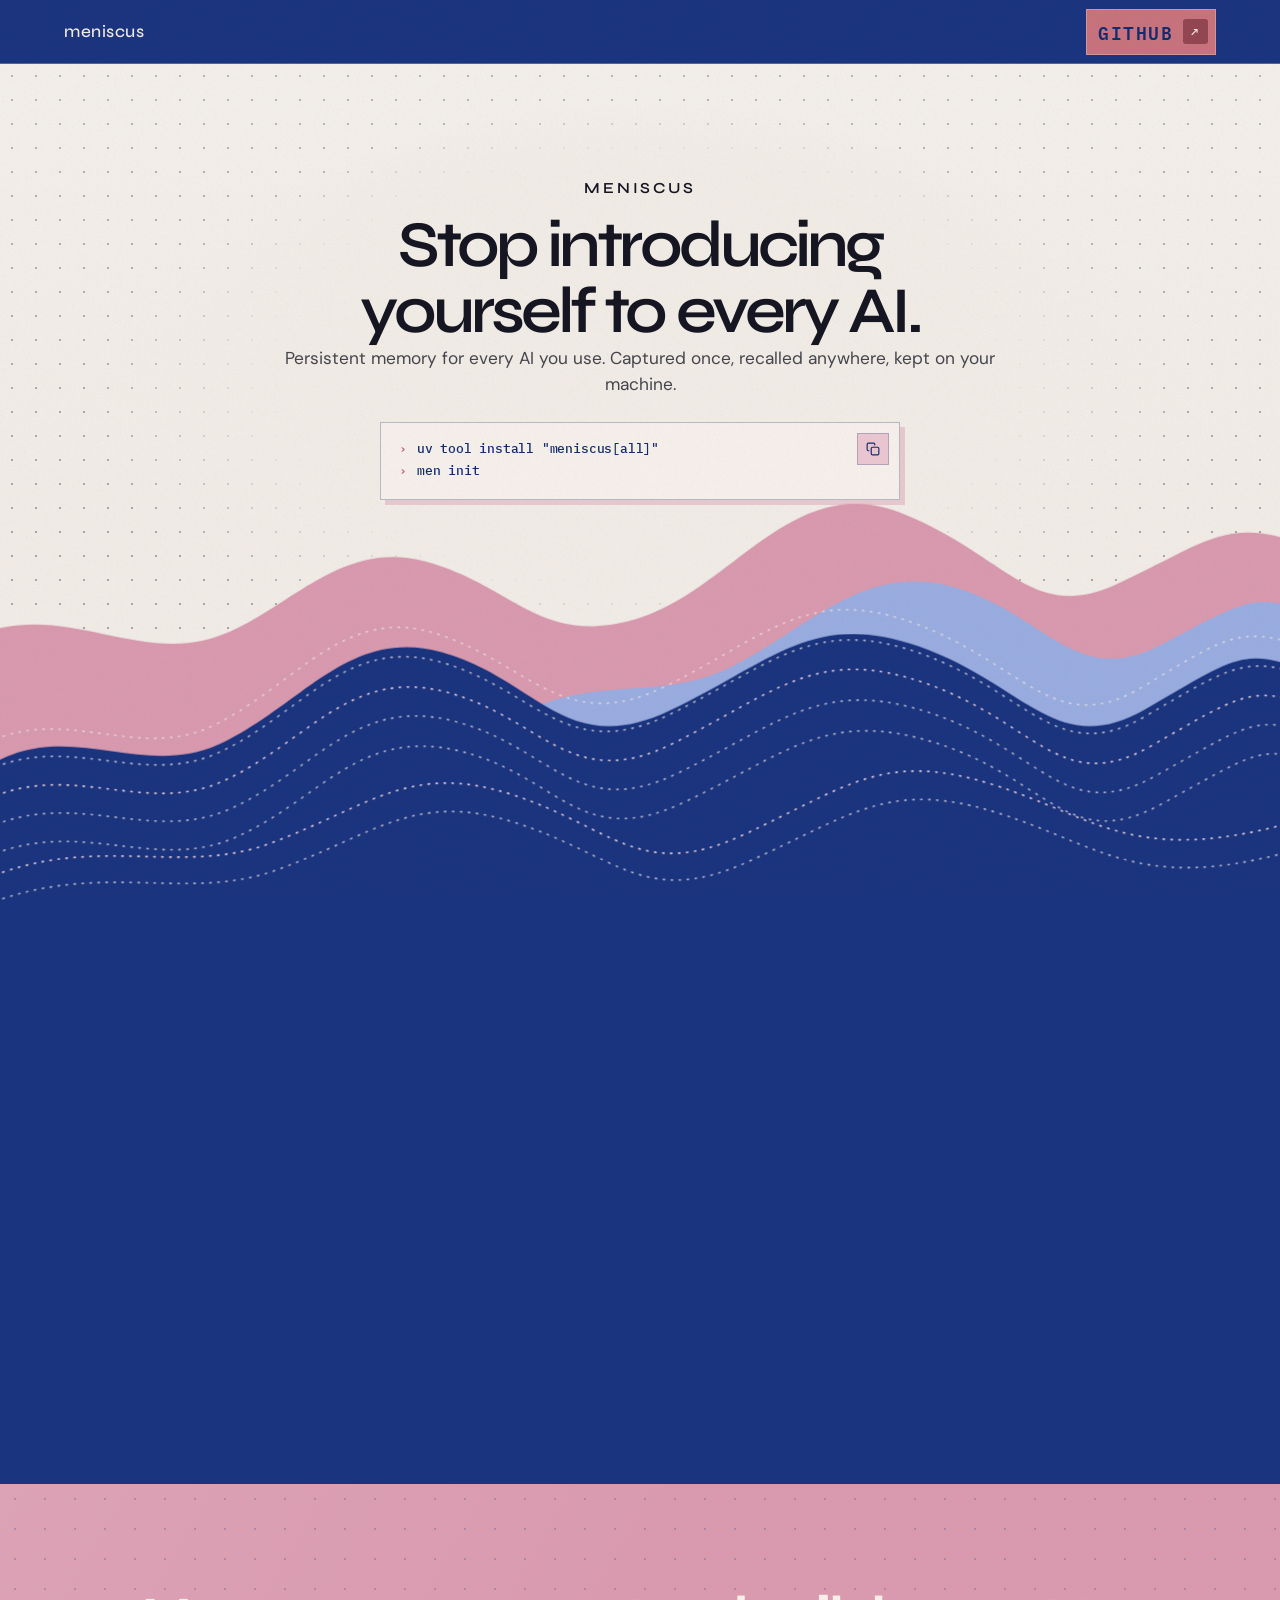
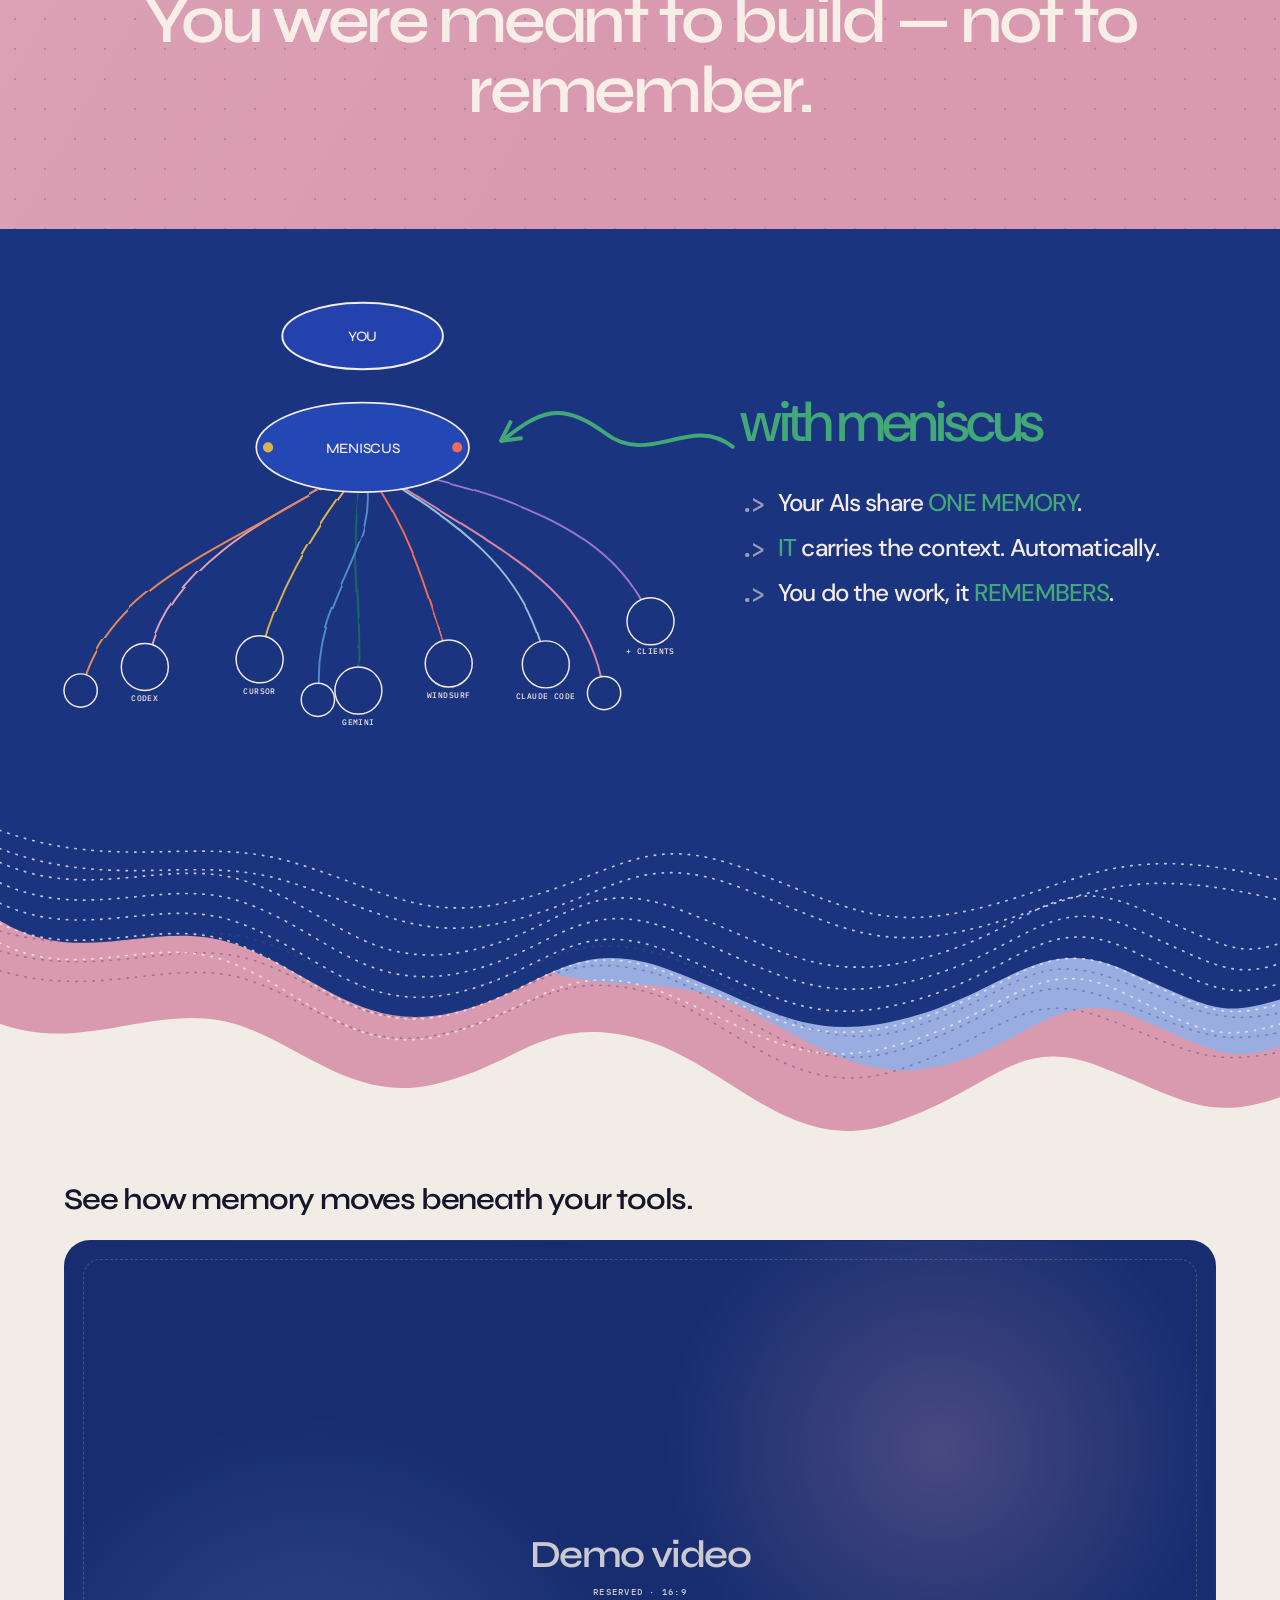
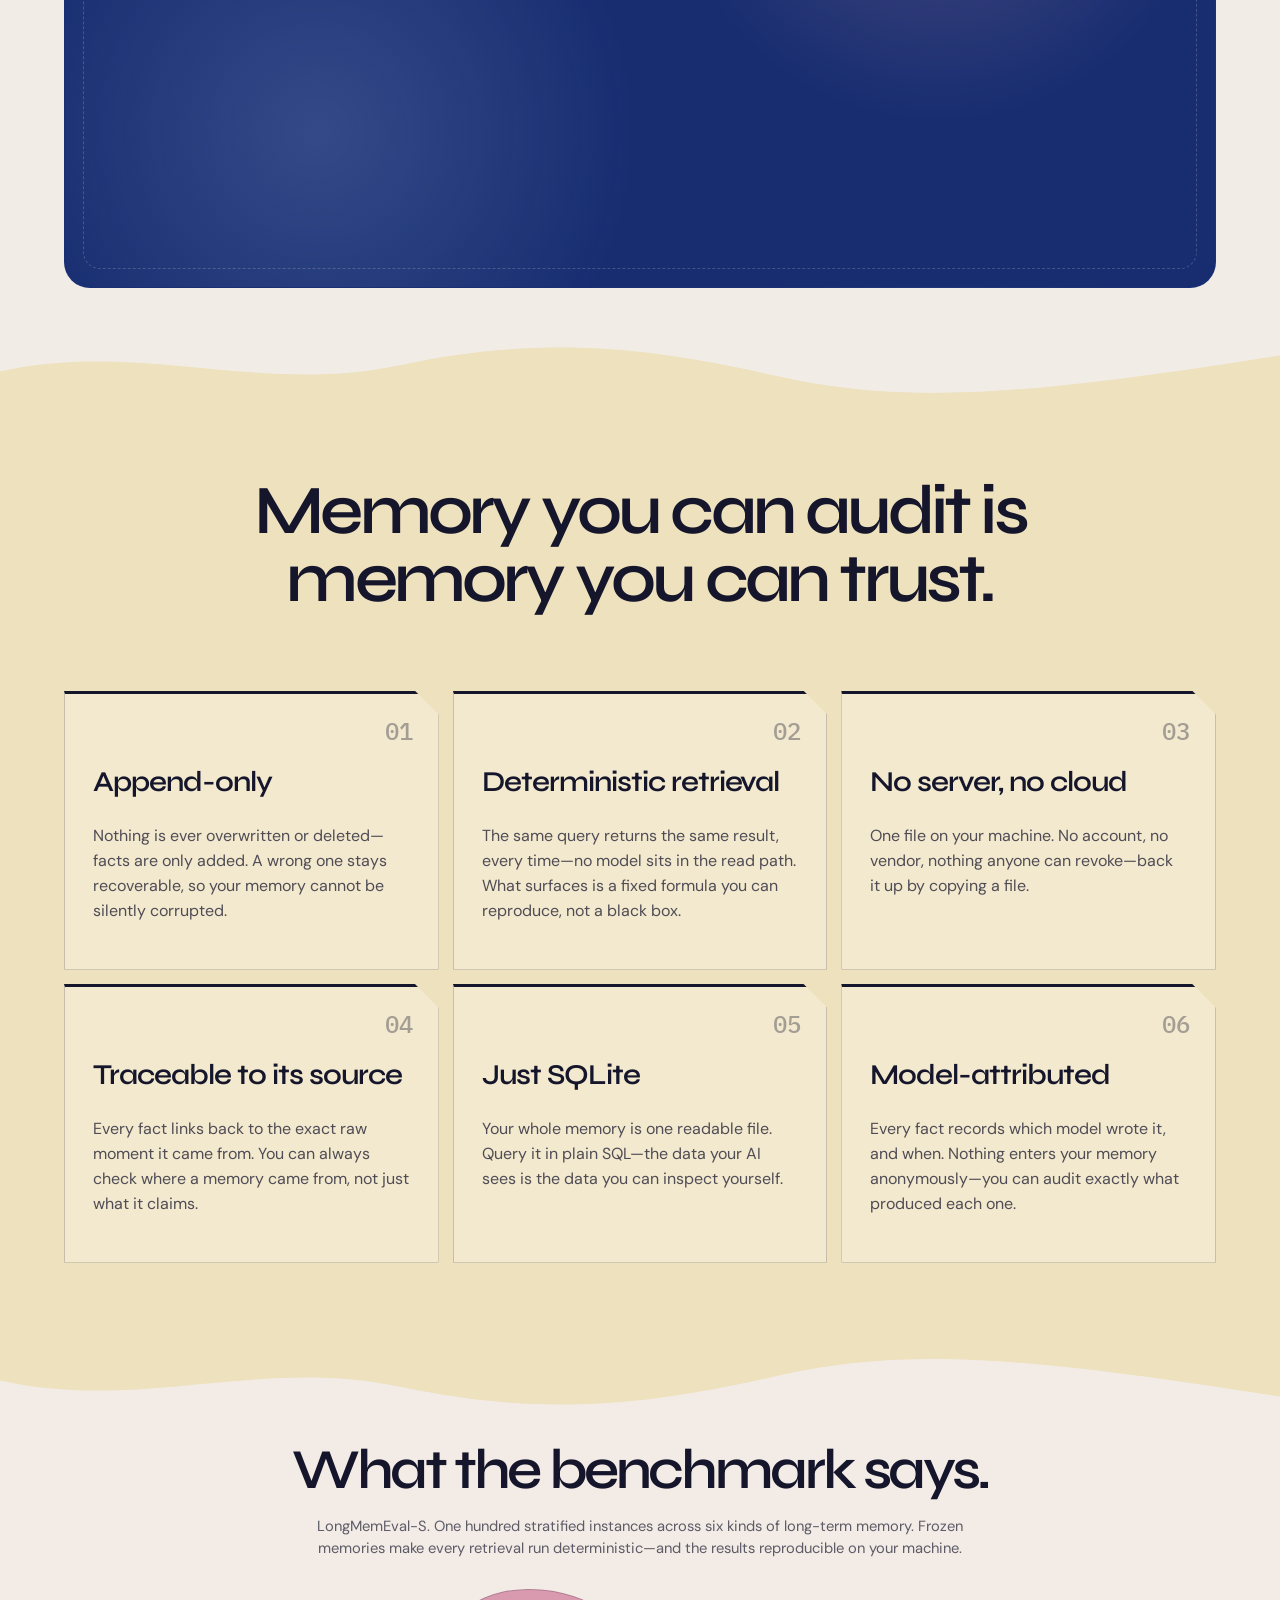
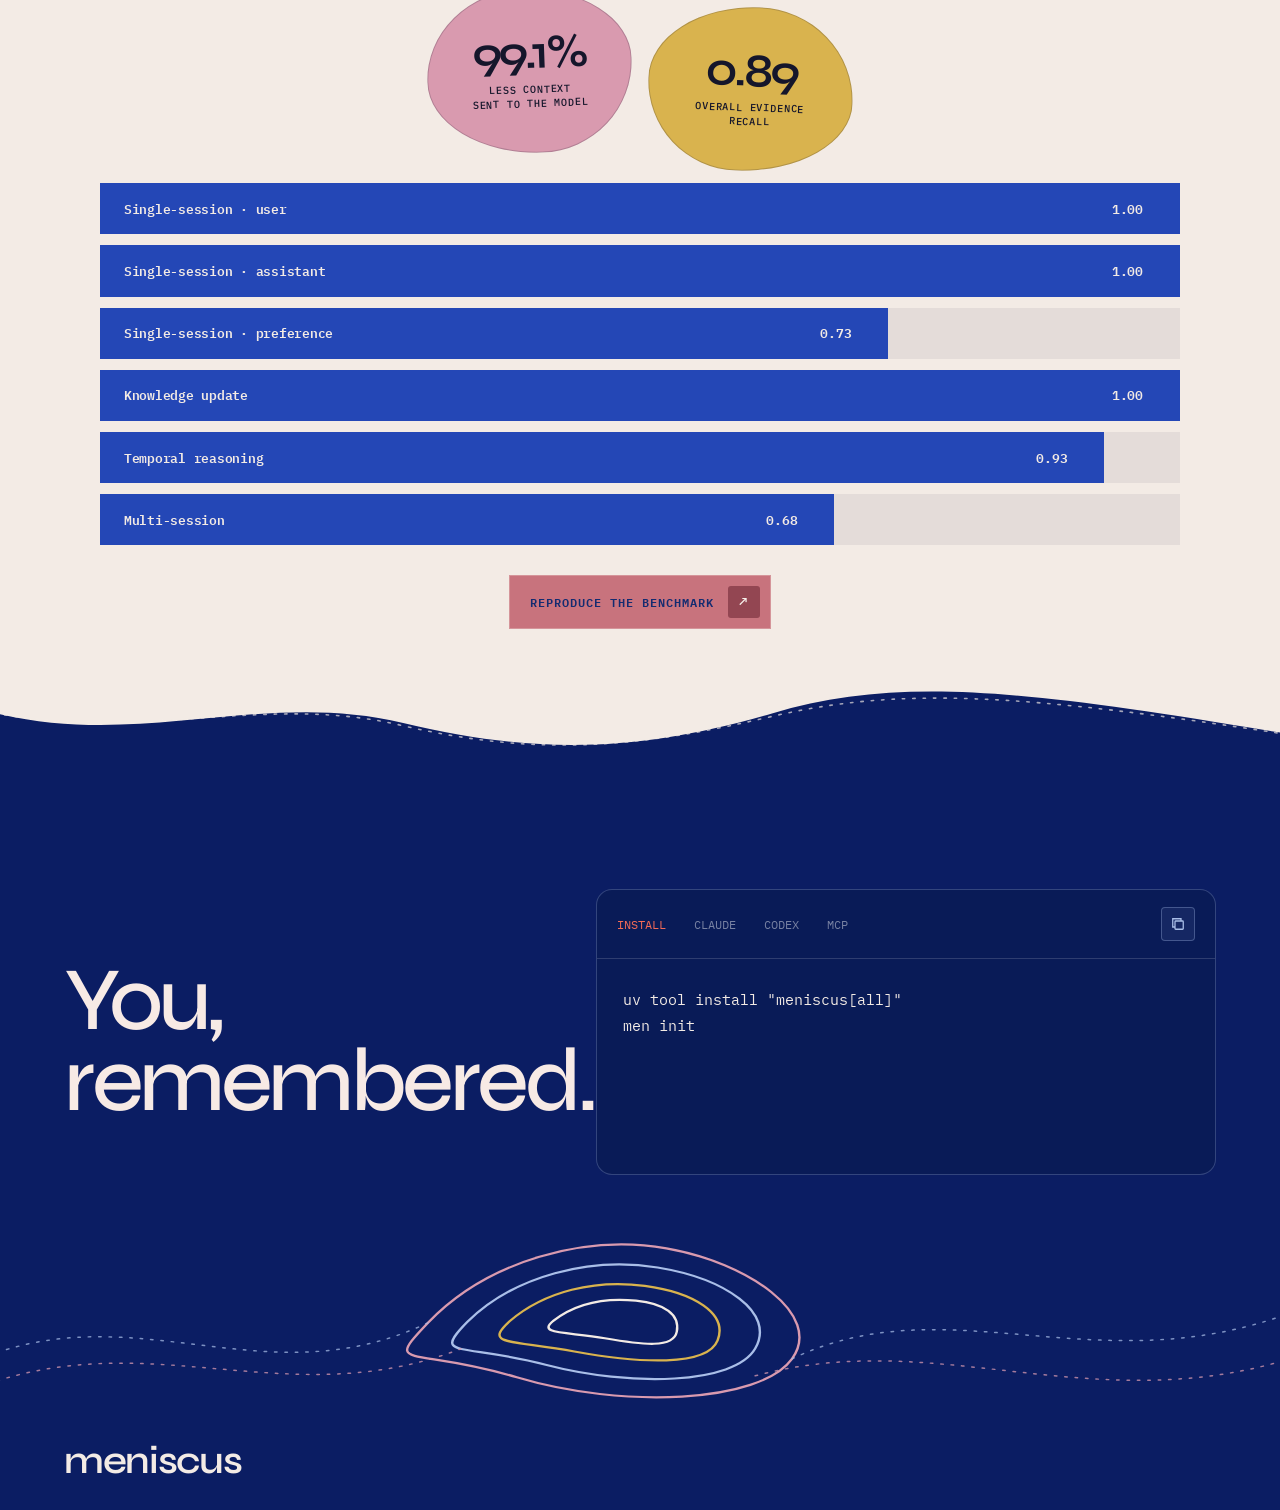
==== docs/index.html @ 581a6a3d "docs: landing page" ====
<!doctype html>
<html lang="en">

<head>
  <meta charset="utf-8" />
  <meta name="viewport" content="width=device-width,initial-scale=1" />
  <meta name="description" content="Meniscus — local, deterministic memory for AI agents." />
  <meta name="theme-color" content="#1537ad" />
  <title>Meniscus — memory beneath your tools</title>
  <link rel="preconnect" href="https://fonts.googleapis.com" />
  <link rel="preconnect" href="https://fonts.gstatic.com" crossorigin />
  <link
    href="https://fonts.googleapis.com/css2?family=DM+Sans:wght@400;500&amp;family=IBM+Plex+Mono:wght@400;500&amp;family=Instrument+Serif:ital@0;1&amp;family=Syne:wght@400;500;600&amp;display=swap"
    rel="stylesheet" />
  <style>
    :root {
      --blue: #1537ad;
      --deep: #0b1d63;
      --paper: #f3ebe5;
      --ink: #15162b;
      --pink: #e2a0b8;
      --coral: #f36b57;
      --gold: #d9b34e;
      --green: #176a5e;
      --lilac: #a9abd8;
      --sky: #94bfda;
      --sans: "DM Sans", sans-serif;
      --display: "Syne", sans-serif;
      --mono: "IBM Plex Mono", monospace;
      --edge: clamp(20px, 5vw, 84px);
      --max: 1580px;
    }

    * {
      box-sizing: border-box;
    }

    html {
      scroll-behavior: smooth;
      background: var(--blue);
    }

    body {
      margin: 0;
      background: var(--paper);
      color: var(--ink);
      font-family: var(--sans);
      -webkit-font-smoothing: antialiased;
    }

    body:after {
      content: "";
      position: fixed;
      z-index: 99;
      inset: 0;
      pointer-events: none;
      opacity: 0.07;
      mix-blend-mode: multiply;
      background: url("data:image/svg+xml,%3Csvg xmlns='http://www.w3.org/2000/svg' width='180' height='180'%3E%3Cfilter id='n'%3E%3CfeTurbulence baseFrequency='.7' numOctaves='5' stitchTiles='stitch'/%3E%3C/filter%3E%3Crect width='100%25' height='100%25' filter='url(%23n)'/%3E%3C/svg%3E");
    }

    a {
      color: inherit;
      text-decoration: none;
    }

    button {
      font: inherit;
    }

    svg,
    img {
      display: block;
    }

    .page {
      width: min(100%, var(--max));
      margin: auto;
      overflow: hidden;
    }

    .kicker {
      font: 500 10px/1.4 var(--mono);
      letter-spacing: 0.14em;
      text-transform: uppercase;
    }

    .dot {
      display: inline-block;
      width: 7px;
      height: 7px;
      margin-right: 10px;
      border-radius: 50%;
      background: var(--coral);
      box-shadow: 12px 0 0 var(--gold);
    }

    .mark {
      width: 48px;
      height: 27px;
    }

    .mark path {
      fill: none;
      stroke: currentColor;
      stroke-width: 2.8;
      stroke-linecap: round;
    }

    .mark .a {
      fill: var(--gold);
    }

    .mark .b {
      fill: var(--coral);
    }

    .brand {
      display: flex;
      align-items: center;
      gap: 11px;
      font: 500 15px var(--display);
      letter-spacing: 0.03em;
    }

    .nav {
      position: absolute;
      z-index: 10;
      top: 0;
      left: 50%;
      width: min(100%, var(--max));
      height: 64px;
      transform: translateX(-50%);
      padding: 0 var(--edge);
      display: flex;
      justify-content: space-between;
      align-items: center;
      color: #f8ede7;
      border-bottom: 1px solid rgba(255, 255, 255, 0.16);
    }

    .nav-links {
      display: flex;
      gap: 27px;
      color: rgba(255, 255, 255, 0.62);
      font: 400 9px var(--mono);
      letter-spacing: 0.12em;
      text-transform: uppercase;
    }

    .hero {
      position: relative;
      min-height: 100svh;
      padding: 100px var(--edge) 50px;
      display: grid;
      place-items: center;
      overflow: hidden;
      color: #f7eae5;
      background: var(--blue);
      isolation: isolate;
    }

    .hero-cloud {
      position: absolute;
      z-index: -3;
      inset: -8%;
      width: 116%;
      height: 116%;
      object-fit: cover;
      opacity: 0.28;
      mix-blend-mode: screen;
      filter: saturate(0.7) contrast(1.1);
    }

    .hero:before {
      content: "";
      position: absolute;
      z-index: -2;
      inset: 0;
      background:
        radial-gradient(circle at 50% 47%,
          rgba(11, 29, 99, 0.08),
          rgba(11, 29, 99, 0.42) 68%),
        linear-gradient(180deg, rgba(9, 26, 92, 0.1), rgba(9, 26, 92, 0.38));
    }

    .hero-copy {
      position: relative;
      z-index: 3;
      width: min(760px, 90%);
      text-align: center;
    }

    .hero-logo {
      display: flex;
      flex-direction: column;
      align-items: center;
      gap: 16px;
    }

    .hero-logo .mark {
      width: 75px;
      height: 42px;
    }

    .hero-name {
      font: 500 clamp(56px, 7.2vw, 102px)/0.9 var(--display);
      letter-spacing: -0.055em;
      text-transform: lowercase;
    }

    .hero h1 {
      margin: 28px 0 15px;
      font: 500 clamp(21px, 2.1vw, 31px)/1.2 var(--display);
      letter-spacing: -0.035em;
    }

    .hero p {
      max-width: 530px;
      margin: auto;
      color: rgba(247, 234, 229, 0.7);
      font-size: 15px;
      line-height: 1.65;
    }

    .hero-link {
      display: inline-flex;
      margin-top: 28px;
      padding-bottom: 7px;
      border-bottom: 1px solid var(--pink);
      color: #fff;
      font: 400 10px var(--mono);
      letter-spacing: 0.1em;
      text-transform: uppercase;
    }

    .fragment {
      position: absolute;
      color: rgba(255, 255, 255, 0.28);
      font: 400 8px var(--mono);
      letter-spacing: 0.08em;
    }

    .f1 {
      left: 13%;
      top: 27%;
      transform: rotate(-7deg);
    }

    .f2 {
      right: 12%;
      top: 35%;
      transform: rotate(6deg);
    }

    .f3 {
      left: 22%;
      bottom: 24%;
      transform: rotate(3deg);
    }

    .threads {
      position: absolute;
      z-index: 1;
      left: 0;
      right: 0;
      bottom: -10px;
      width: 100%;
      height: 45%;
      overflow: visible;
    }

    .threads path {
      fill: none;
      stroke-linecap: round;
    }

    .threads .fine {
      stroke-width: 1.3;
      opacity: 0.65;
    }

    .threads .pastel {
      stroke-width: 9;
      opacity: 0.55;
      filter: url(#rough);
    }

    .threads circle {
      filter: url(#soft);
    }

    .scroll-note {
      position: absolute;
      z-index: 3;
      bottom: 24px;
      left: 50%;
      transform: translateX(-50%);
      color: rgba(255, 255, 255, 0.46);
      font: 400 8px var(--mono);
      letter-spacing: 0.14em;
      text-transform: uppercase;
    }

    .human {
      position: relative;
      height: min(88svh, 900px);
      min-height: 640px;
      overflow: hidden;
      color: white;
      background: #176a5e;
    }

    .human img {
      position: absolute;
      inset: 0;
      width: 100%;
      height: 100%;
      object-fit: cover;
      object-position: center 58%;
      filter: saturate(0.88) contrast(1.02);
    }

    .human:after {
      content: "";
      position: absolute;
      inset: 0;
      background:
        linear-gradient(90deg,
          rgba(8, 25, 48, 0.72),
          rgba(8, 25, 48, 0.08) 58%,
          rgba(8, 25, 48, 0.1)),
        linear-gradient(0deg, rgba(8, 25, 48, 0.35), transparent 50%);
    }

    .human-copy {
      position: absolute;
      z-index: 2;
      left: var(--edge);
      top: 50%;
      width: min(410px, 72%);
      transform: translateY(-50%);
    }

    .human-copy h2 {
      margin: 18px 0 24px;
      font: 500 clamp(38px, 4.4vw, 67px)/0.98 var(--display);
      letter-spacing: -0.05em;
    }

    .human-copy p {
      color: rgba(255, 255, 255, 0.72);
      font-size: 16px;
      line-height: 1.72;
    }

    .human-copy strong {
      display: block;
      margin-top: 22px;
      color: white;
      font-weight: 400;
    }

    .maps {
      padding: clamp(90px, 10vw, 150px) var(--edge);
      background: var(--paper);
    }

    .maps-intro {
      display: grid;
      grid-template-columns: 0.55fr 1fr;
      gap: 8vw;
      margin-bottom: 70px;
    }

    .maps-intro h2 {
      margin: 18px 0 0;
      font: 500 clamp(34px, 4vw, 59px)/1 var(--display);
      letter-spacing: -0.05em;
    }

    .maps-intro p {
      align-self: end;
      max-width: 570px;
      margin: 0;
      color: #686674;
      font-size: 16px;
      line-height: 1.72;
    }

    .map-row {
      display: grid;
      grid-template-columns: 240px 1fr;
      gap: 55px;
      align-items: center;
      padding: 55px 0;
      border-top: 1px solid rgba(21, 22, 43, 0.18);
    }

    .map-row:last-child {
      border-bottom: 1px solid rgba(21, 22, 43, 0.18);
    }

    .map-label span {
      color: #8b8790;
      font: 400 9px var(--mono);
      letter-spacing: 0.12em;
      text-transform: uppercase;
    }

    .map-label h3 {
      margin: 14px 0 12px;
      font: 1000 30px/1.12 var(--display);
      letter-spacing: -0.035em;
    }

    .map-label p {
      margin: 0;
      color: #77727c;
      font-size: 13px;
      line-height: 1.6;
    }

    .map-svg {
      width: 100%;
      height: auto;
      max-height: 500px;
    }

    .map-svg .thread {
      fill: none;
      stroke-width: 2.3;
      stroke-linecap: round;
      filter: url(#wobble);
    }

    .map-svg .echo {
      fill: none;
      stroke-width: 1;
      stroke-dasharray: 3 8;
      opacity: 0.55;
    }

    .map-svg .person {
      fill: #2442ad;
      stroke: #f3ebe5;
      stroke-width: 2;
    }

    .map-svg .memory {
      fill: var(--blue);
      stroke: var(--ink);
      stroke-width: 2;
    }

    .map-svg .tool {
      fill: var(--paper);
      stroke: var(--ink);
      stroke-width: 1.5;
    }

    .map-svg text {
      fill: var(--ink);
      font: 500 10px var(--mono);
      text-anchor: middle;
      letter-spacing: 0.05em;
    }

    .map-svg .coretext {
      font: 500 17px var(--display);
      letter-spacing: -0.02em;
    }

    .master-line {
      margin: 44px auto 15px;
      width: min(850px, 100%);
      font: 500 clamp(31px, 3.8vw, 55px)/1.05 var(--display);
      letter-spacing: -0.05em;
      text-align: center;
    }

    .master-line em {
      color: var(--blue);
      font-style: normal;
    }

    .master-sub {
      margin: 0 auto 70px;
      text-align: center;
      color: #79747c;
      font-size: 14px;
    }

    .proof {
      padding: clamp(90px, 9vw, 145px) var(--edge);
      background: #ece1db;
    }

    .proof-grid {
      display: grid;
      grid-template-columns: 1fr 0.9fr;
      gap: 9vw;
    }

    .proof h2 {
      margin: 17px 0 24px;
      max-width: 570px;
      font: 500 clamp(36px, 4.2vw, 63px)/1 var(--display);
      letter-spacing: -0.05em;
    }

    .proof-copy>p {
      max-width: 560px;
      color: #686674;
      font-size: 16px;
      line-height: 1.7;
    }

    .stat-list {
      align-self: center;
    }

    .stat {
      display: grid;
      grid-template-columns: 150px 1fr;
      gap: 24px;
      padding: 25px 0;
      border-top: 1px solid rgba(21, 22, 43, 0.18);
    }

    .stat:last-child {
      border-bottom: 1px solid rgba(21, 22, 43, 0.18);
    }

    .stat strong {
      font: 500 clamp(38px, 4vw, 58px)/0.9 var(--display);
      letter-spacing: -0.05em;
    }

    .stat b {
      display: block;
      margin-bottom: 7px;
      font-weight: 500;
    }

    .stat small {
      color: #76717a;
      font: 400 10px/1.55 var(--mono);
    }

    .benchmark-section {
      padding: 0 var(--edge) clamp(95px, 10vw, 150px);
      background: #ece1db;
    }

    .benchmark {
      padding: clamp(38px, 5vw, 68px);
      border-radius: 18px;
      background: #090a0e;
      color: #f5f1ef;
      box-shadow: 0 35px 90px rgba(21, 22, 43, 0.15);
    }

    .bench-head {
      text-align: center;
    }

    .bench-head h2 {
      margin: 0;
      font: 500 clamp(37px, 4.7vw, 66px)/1 var(--display);
      letter-spacing: -0.05em;
    }

    .bench-head p {
      margin: 9px 0 0;
      color: #85858e;
      font: 400 11px var(--mono);
    }

    .scorecards {
      display: flex;
      justify-content: center;
      gap: 12px;
      margin: 31px 0 36px;
    }

    .score {
      min-width: 180px;
      padding: 14px;
      text-align: center;
      border-radius: 7px;
      background: #121318;
    }

    .score strong {
      display: block;
      color: var(--gold);
      font: 500 27px var(--display);
    }

    .score:nth-child(2) strong {
      color: var(--pink);
    }

    .score span {
      color: #92929a;
      font: 400 9px var(--mono);
      letter-spacing: 0.12em;
      text-transform: uppercase;
    }

    .chart {
      height: 330px;
      display: flex;
      align-items: end;
      justify-content: space-around;
      border-bottom: 1px dashed #37383f;
      background: repeating-linear-gradient(to bottom,
          transparent 0,
          transparent calc(25% - 1px),
          #292a30 calc(25% - 1px),
          #292a30 25%);
    }

    .bar-item {
      height: 100%;
      width: 20%;
      display: flex;
      flex-direction: column;
      justify-content: end;
      align-items: center;
      gap: 9px;
    }

    .bar {
      position: relative;
      width: min(58px, 45%);
      height: calc(var(--n) * 1%);
      background: var(--pink);
      border-radius: 3px 3px 0 0;
    }

    .bar:before {
      content: attr(data-n);
      position: absolute;
      top: 8px;
      inset-inline: 0;
      color: #101116;
      text-align: center;
      font: 500 12px var(--mono);
    }

    .bar-item:nth-child(2) .bar {
      background: #9b83e6;
    }

    .bar-item:nth-child(3) .bar {
      background: var(--sky);
    }

    .bar-item:nth-child(4) .bar {
      background: var(--gold);
    }

    .bar-item label {
      height: 34px;
      color: #93939b;
      font: 400 9px/1.3 var(--mono);
      text-align: center;
    }

    .bench-note {
      margin: 22px auto 0;
      max-width: 710px;
      color: #707079;
      font: 400 9px/1.55 var(--mono);
      text-align: center;
    }

    .principles {
      padding: clamp(90px, 10vw, 150px) var(--edge);
      background: var(--paper);
    }

    .principles-head {
      max-width: 670px;
      margin-bottom: 55px;
    }

    .principles h2 {
      margin: 17px 0 0;
      font: 500 clamp(36px, 4.4vw, 65px)/1 var(--display);
      letter-spacing: -0.05em;
    }

    .principle {
      display: grid;
      grid-template-columns: 70px 0.65fr 1fr;
      gap: 35px;
      padding: 35px 0;
      border-top: 1px solid rgba(21, 22, 43, 0.18);
      align-items: start;
    }

    .principle:last-child {
      border-bottom: 1px solid rgba(21, 22, 43, 0.18);
    }

    .principle>span {
      font: 400 10px var(--mono);
      color: #8b8790;
    }

    .principle h3 {
      margin: 0;
      font: 500 25px var(--display);
      letter-spacing: -0.035em;
    }

    .principle-copy p {
      max-width: 620px;
      margin: 0 0 17px;
      color: #716d77;
      font-size: 14px;
      line-height: 1.65;
    }

    .mini {
      padding: 13px 16px;
      background: rgba(21, 55, 173, 0.06);
      border-left: 2px solid var(--coral);
      font: 400 10px/1.6 var(--mono);
    }

    .install {
      padding: clamp(95px, 10vw, 145px) var(--edge) 34px;
      color: #f7eae5;
      background: var(--blue);
    }

    .install-grid {
      display: grid;
      grid-template-columns: 0.8fr 1.2fr;
      gap: 9vw;
    }

    .install h2 {
      margin: 17px 0 0;
      font: 500 clamp(37px, 4.5vw, 66px)/1 var(--display);
      letter-spacing: -0.05em;
    }

    .codebox {
      border: 1px solid rgba(255, 255, 255, 0.2);
      border-radius: 12px;
      background: var(--deep);
      overflow: hidden;
    }

    .code-tabs {
      display: flex;
      gap: 24px;
      padding: 16px 20px;
      border-bottom: 1px solid rgba(255, 255, 255, 0.15);
    }

    .code-tab {
      border: 0;
      padding: 0;
      color: rgba(255, 255, 255, 0.45);
      background: none;
      font: 400 9px var(--mono);
      text-transform: uppercase;
      cursor: pointer;
    }

    .code-tab.active {
      color: var(--coral);
    }

    .code-content {
      position: relative;
    }

    .copy {
      position: absolute;
      right: 16px;
      top: 16px;
      border: 1px solid rgba(255, 255, 255, 0.2);
      border-radius: 4px;
      padding: 6px 9px;
      color: var(--sky);
      background: none;
      font: 400 8px var(--mono);
    }

    .footer {
      margin-top: 110px;
      padding-top: 25px;
      border-top: 1px solid rgba(255, 255, 255, 0.15);
      display: flex;
      justify-content: space-between;
      align-items: center;
      color: rgba(255, 255, 255, 0.48);
      font: 400 9px var(--mono);
      text-transform: uppercase;
    }

    .reveal {
      opacity: 0;
      transform: translateY(14px);
      transition: 0.7s ease;
    }

    .reveal.in {
      opacity: 1;
      transform: none;
    }

    .nav:before {
      content: "LOCAL / MEMORY LAYER";
      color: rgba(255, 255, 255, 0.58);
      font: 400 8px var(--mono);
      letter-spacing: 0.14em;
    }

    .nav>.brand {
      position: absolute;
      left: 50%;
      transform: translateX(-50%);
    }

    .hero.hero-new {
      min-height: 100svh;
      padding: 105px var(--edge) 44px;
      display: grid;
      grid-template-columns: 0.88fr 1.12fr;
      gap: clamp(35px, 5vw, 80px);
      place-items: stretch;
      background: #344da5;
    }

    .hero-new:before {
      content: "";
      position: absolute;
      z-index: 0;
      inset: 0;
      background:
        linear-gradient(90deg, rgba(16, 29, 91, 0.12), transparent 50%),
        radial-gradient(circle at 80% 42%,
          rgba(169, 171, 216, 0.15),
          transparent 34%);
    }

    .hero-editorial {
      position: relative;
      z-index: 2;
      display: flex;
      flex-direction: column;
      justify-content: center;
      padding-top: 40px;
    }

    .hero-editorial .kicker {
      color: rgba(255, 255, 255, 0.7);
    }

    .hero-editorial h1 {
      max-width: 700px;
      margin: 23px 0 22px;
      font:
        400 clamp(59px, 6.5vw, 105px)/0.82 "Instrument Serif",
        serif;
      letter-spacing: -0.045em;
      text-transform: uppercase;
    }

    .hero-editorial h1 em {
      display: block;
      color: #f1c2d0;
      font-style: normal;
    }

    .hero-editorial>p {
      max-width: 510px;
      margin: 0;
      color: rgba(255, 255, 255, 0.68);
      font-size: 15px;
      line-height: 1.65;
    }

    .hero-install {
      width: min(100%, 580px);
      margin-top: 38px;
    }

    .hero-install>span {
      display: block;
      margin-bottom: 10px;
      color: rgba(255, 255, 255, 0.58);
      font: 400 8px var(--mono);
      letter-spacing: 0.14em;
      text-transform: uppercase;
    }

    .quick-command {
      display: flex;
      align-items: center;
      justify-content: space-between;
      gap: 20px;
      padding: 16px 18px;
      color: #243d99;
      background: #f5eee9;
      box-shadow: 7px 7px 0 rgba(11, 29, 99, 0.36);
      font: 400 10px var(--mono);
    }

    .quick-command b {
      font-weight: 500;
    }

    .quick-command a {
      flex: none;
      padding-left: 18px;
      border-left: 1px solid rgba(36, 61, 153, 0.2);
      text-transform: uppercase;
    }

    .hero-sculpture {
      position: relative;
      z-index: 1;
      display: grid;
      place-items: center;
      min-height: 680px;
    }

    .loom {
      width: 100%;
      height: auto;
      max-height: 800px;
      overflow: visible;
    }

    .loom .arch {
      fill: none;
      stroke: #e2a0b8;
      stroke-width: 54;
      opacity: 0.24;
      filter: url(#loomgrain);
    }

    .loom .ray {
      fill: none;
      stroke: #f6e9e5;
      stroke-width: 1.35;
      opacity: 0.8;
    }

    .loom .ray.rose {
      stroke: #efb1c4;
    }

    .loom .ray.gold {
      stroke: #e2bd5b;
    }

    .loom .orbit {
      fill: none;
      stroke: #bfc7ec;
      stroke-width: 1.1;
      opacity: 0.55;
    }

    .loom .memory-disc {
      fill: #f2e8e2;
      stroke: #0b1d63;
      stroke-width: 2;
    }

    .loom .memory-shadow {
      fill: #e2a0b8;
      opacity: 0.7;
    }

    .loom .agent {
      fill: #344da5;
      stroke: #f2e8e2;
      stroke-width: 1.5;
    }

    .loom text {
      fill: #f5eee9;
      font: 500 9px var(--mono);
      text-anchor: middle;
      letter-spacing: 0.08em;
    }

    .loom .disc-title {
      fill: #18275e;
      font: 500 19px var(--display);
    }

    .loom .disc-sub {
      fill: #5d6391;
      font: 400 7px var(--mono);
    }

    .loom .signal-gold {
      fill: var(--gold);
    }

    .loom .signal-coral {
      fill: var(--coral);
    }

    .sculpture-caption {
      position: absolute;
      right: 0;
      bottom: 14px;
      color: rgba(255, 255, 255, 0.45);
      font: 400 8px var(--mono);
      letter-spacing: 0.12em;
      text-transform: uppercase;
    }

    @media (max-width: 850px) {
      .hero.hero-new {
        grid-template-columns: 1fr;
        gap: 0;
        padding-top: 115px;
      }

      .hero-editorial {
        padding-top: 0;
      }

      .hero-editorial h1 {
        font-size: clamp(62px, 13vw, 92px);
      }

      .hero-sculpture {
        min-height: 520px;
        margin-top: -30px;
      }

      .loom {
        max-height: 560px;
      }

      .maps-intro,
      .proof-grid,
      .install-grid {
        grid-template-columns: 1fr;
      }

      .map-row {
        grid-template-columns: 1fr;
        gap: 20px;
      }

      .map-label {
        max-width: 480px;
      }

      .principle {
        grid-template-columns: 45px 1fr;
      }

      .principle-copy {
        grid-column: 2;
      }

      .proof-grid,
      .install-grid {
        gap: 60px;
      }
    }

    @media (max-width: 600px) {
      .nav:before {
        display: none;
      }

      .nav>.brand {
        position: static;
        transform: none;
      }

      .hero.hero-new {
        padding-inline: 22px;
      }

      .hero-editorial h1 {
        font-size: 59px;
      }

      .quick-command {
        font-size: 8px;
      }

      .hero-sculpture {
        min-height: 430px;
        margin-top: -10px;
      }

      .maps,
      .proof,
      .principles,
      .install {
        padding-inline: 22px;
      }

      .map-row {
        padding: 40px 0;
      }

      .map-svg {
        margin-inline: -8%;
        width: 116%;
      }

      .stat {
        grid-template-columns: 110px 1fr;
      }

      .benchmark-section {
        padding-inline: 14px;
      }

      .benchmark {
        padding: 35px 12px;
      }

      .score {
        min-width: 0;
        flex: 1;
      }

      .chart {
        height: 270px;
      }

      .bar {
        width: 42px;
      }

      .bar-item label {
        font-size: 7px;
      }

      .principle {
        gap: 17px;
      }

      .footer>span {
        display: none;
      }

      .nav-links a:first-child {
        display: none;
      }
    }

    @media (prefers-reduced-motion: reduce) {
      html {
        scroll-behavior: auto;
      }

      .reveal {
        opacity: 1;
        transform: none;
        transition: none;
      }
    }

    .hero-new+.hero,
    .human {
      display: none;
    }

    .hero-final+.hero-new {
      display: none;
    }

    .nav:before {
      display: none;
    }

    .nav>.brand {
      position: static;
      transform: none;
    }

    .hero.hero-final {
      position: relative;
      min-height: 100svh;
      padding: 100px var(--edge) 58px;
      display: grid;
      place-items: center;
      overflow: hidden;
      background: #40579d;
      color: #f5ede8;
      isolation: isolate;
    }

    .hero-final:before {
      content: "";
      position: absolute;
      z-index: -2;
      inset: 0;
      background:
        radial-gradient(circle at 50% 47%,
          rgba(168, 180, 220, 0.12),
          transparent 25%),
        linear-gradient(180deg,
          rgba(19, 35, 92, 0.04),
          rgba(19, 35, 92, 0.17));
    }

    .hero-center {
      position: relative;
      z-index: 4;
      width: min(740px, 90%);
      margin-top: -3vh;
      text-align: center;
    }

    .hero-center .hero-mark {
      width: 66px;
      height: 38px;
      margin: 0 auto 21px;
    }

    .hero-center .hero-mark path {
      fill: none;
      stroke: #f5ede8;
      stroke-width: 2.7;
      stroke-linecap: round;
    }

    .hero-center .hero-mark .a {
      fill: var(--gold);
    }

    .hero-center .hero-mark .b {
      fill: var(--coral);
    }

    .hero-center h1 {
      margin: 0;
      font: 600 clamp(38px, 4.2vw, 64px)/0.95 var(--display);
      letter-spacing: 0.13em;
      text-indent: 0.13em;
      text-transform: uppercase;
    }

    .hero-center h2 {
      margin: 22px 0 13px;
      font: 400 clamp(20px, 2.1vw, 31px)/1.2 var(--display);
      letter-spacing: -0.035em;
    }

    .hero-center p {
      max-width: 510px;
      margin: 0 auto;
      color: rgba(245, 237, 232, 0.68);
      font-size: 14px;
      line-height: 1.7;
    }

    .hero-center a {
      display: inline-block;
      margin-top: 26px;
      padding-bottom: 6px;
      border-bottom: 1px solid rgba(245, 237, 232, 0.45);
      color: rgba(245, 237, 232, 0.82);
      font: 400 8px var(--mono);
      letter-spacing: 0.13em;
      text-transform: uppercase;
    }

    .memory-field {
      position: absolute;
      z-index: 0;
      inset: 64px 0 0;
      width: 100%;
      height: calc(100% - 64px);
    }

    .memory-field .contour {
      fill: none;
      stroke: #e9e4eb;
      stroke-width: 1;
      opacity: 0.1;
    }

    .memory-field .contour.rose {
      stroke: #edb3c5;
      opacity: 0.14;
    }

    .memory-field .trace {
      fill: none;
      stroke-linecap: round;
      filter: url(#pastelrough);
    }

    .memory-field .trace.fat {
      stroke-width: 8;
      opacity: 0.5;
    }

    .memory-field .trace.thin {
      stroke-width: 1.4;
      opacity: 0.58;
    }

    .memory-field .seed {
      filter: url(#pastelsoft);
    }

    .memory-field .memory-label {
      fill: rgba(245, 237, 232, 0.32);
      font: 400 8px var(--mono);
      letter-spacing: 0.08em;
    }

    .hero-final .edge-note {
      position: absolute;
      z-index: 3;
      bottom: 24px;
      color: rgba(245, 237, 232, 0.38);
      font: 400 8px var(--mono);
      letter-spacing: 0.13em;
      text-transform: uppercase;
    }

    .hero-final .edge-note.left {
      left: var(--edge);
    }

    .hero-final .edge-note.right {
      right: var(--edge);
    }

    @media (max-width: 700px) {
      .hero.hero-final {
        padding-inline: 20px;
      }

      .hero-center {
        margin-top: -8vh;
      }

      .hero-center h1 {
        font-size: 39px;
        letter-spacing: 0.08em;
        text-indent: 0.08em;
      }

      .hero-center h2 {
        font-size: 21px;
      }

      .memory-field {
        inset: 64px -26% 0;
        width: 152%;
      }

      .hero-final .edge-note {
        display: none;
      }
    }

    .hero-proto~.hero {
      display: none;
    }

    .hero.hero-proto {
      position: relative;
      min-height: 100svh;
      padding: 94px var(--edge) 60px;
      display: grid;
      place-items: center;
      overflow: hidden;
      background: #465b9d;
      color: #f5ede8;
      isolation: isolate;
    }

    .hero-proto:before {
      content: "";
      position: absolute;
      z-index: -2;
      inset: 64px 0 0;
      background-image: radial-gradient(circle,
          rgba(245, 237, 232, 0.34) 1.1px,
          transparent 1.2px);
      background-size: 28px 28px;
      mask-image: radial-gradient(ellipse 63% 61% at 50% 48%,
          transparent 0 21%,
          #000 64%,
          transparent 100%);
      opacity: 0.55;
    }

    .hero-proto:after {
      content: "";
      position: absolute;
      z-index: -1;
      inset: 64px 0 0;
      background:
        radial-gradient(circle at 50% 42%,
          rgba(184, 194, 229, 0.14),
          transparent 31%),
        linear-gradient(180deg, transparent 54%, rgba(16, 27, 76, 0.17));
    }

    .memory-rail {
      position: absolute;
      z-index: 2;
      top: 102px;
      bottom: 46px;
      width: 1px;
      background: repeating-linear-gradient(to bottom,
          rgba(245, 237, 232, 0.35) 0 2px,
          transparent 2px 8px);
    }

    .memory-rail.left {
      left: var(--edge);
    }

    .memory-rail.right {
      right: var(--edge);
    }

    .memory-rail span {
      position: absolute;
      top: 0;
      width: max-content;
      color: rgba(245, 237, 232, 0.48);
      font: 400 8px var(--mono);
      letter-spacing: 0.12em;
      text-transform: uppercase;
    }

    .memory-rail.left span {
      left: 13px;
    }

    .memory-rail.right span {
      right: 13px;
    }

    .hero-proto-center {
      position: relative;
      z-index: 5;
      width: min(720px, 88%);
      margin-top: -9vh;
      text-align: center;
    }

    .hero-proto-center .mark {
      width: 64px;
      height: 37px;
      margin: 0 auto 19px;
    }

    .hero-proto-center .mark path {
      stroke: #f5ede8;
    }

    .hero-proto-center h1 {
      margin: 0;
      font: 600 clamp(42px, 4.5vw, 64px)/0.95 var(--display);
      letter-spacing: 0.12em;
      text-indent: 0.12em;
      text-transform: uppercase;
    }

    .hero-proto-center h2 {
      margin: 20px 0 12px;
      font: 400 clamp(21px, 2.1vw, 30px)/1.25 var(--display);
      letter-spacing: -0.035em;
    }

    .hero-proto-center p {
      margin: 0 auto;
      max-width: 480px;
      color: rgba(245, 237, 232, 0.67);
      font-size: 14px;
      line-height: 1.65;
    }

    .hero-actions {
      display: flex;
      justify-content: center;
      gap: 10px;
      margin-top: 25px;
    }

    .hero-actions a {
      padding: 11px 15px;
      border: 1px solid rgba(245, 237, 232, 0.3);
      color: #f5ede8;
      background: rgba(245, 237, 232, 0.05);
      font: 400 8px var(--mono);
      letter-spacing: 0.1em;
      text-transform: uppercase;
    }

    .hero-actions a:first-child {
      color: #283c82;
      background: #f5ede8;
      border-color: #f5ede8;
    }

    .memory-terrain {
      position: absolute;
      z-index: 1;
      left: -2%;
      right: -2%;
      bottom: -2px;
      width: 104%;
      height: 46%;
      overflow: visible;
      /* Decorative only. A later rule raises this to z-index 6, above the hero
         copy at z-index 5, where it would otherwise swallow clicks meant for
         the install snippet's copy button. */
      pointer-events: none;
    }

    .memory-terrain .mass {
      fill: #17285f;
    }

    .memory-terrain .mass.mid {
      fill: #213778;
    }

    .memory-terrain .topoline {
      fill: none;
      stroke: #9ba9d6;
      stroke-width: 1.15;
      opacity: 0.7;
      stroke-linecap: round;
    }

    .memory-terrain .topoline.rose {
      stroke: #e4a6ba;
    }

    .memory-terrain .event {
      fill: #f5ede8;
      opacity: 0.46;
    }

    .memory-terrain .event.hot {
      fill: #ef6d58;
      opacity: 1;
    }

    .memory-terrain .event.recalled {
      fill: #dbb24f;
      opacity: 1;
    }

    .memory-terrain text {
      fill: rgba(245, 237, 232, 0.45);
      font: 400 8px var(--mono);
      letter-spacing: 0.08em;
    }

    .terrain-label {
      position: absolute;
      z-index: 4;
      bottom: 19px;
      color: rgba(245, 237, 232, 0.42);
      font: 400 8px var(--mono);
      letter-spacing: 0.11em;
      text-transform: uppercase;
    }

    .terrain-label.left {
      left: calc(var(--edge) + 18px);
    }

    .terrain-label.right {
      right: calc(var(--edge) + 18px);
    }

    @media (max-width: 700px) {
      .hero.hero-proto {
        padding-inline: 20px;
      }

      .hero-proto-center {
        margin-top: -15vh;
        width: 94%;
      }

      .hero-proto-center h1 {
        font-size: 40px;
        letter-spacing: 0.08em;
        text-indent: 0.08em;
      }

      .hero-proto-center h2 {
        font-size: 21px;
      }

      .memory-terrain {
        left: -34%;
        width: 168%;
        height: 40%;
      }

      .memory-rail,
      .terrain-label {
        display: none;
      }

      .hero-proto:before {
        background-size: 24px 24px;
      }
    }

    .hero.hero-proto {
      background: #f1ece6;
      color: #141522;
    }

    .hero-proto:before {
      background-image: radial-gradient(circle,
          #191a25 1.05px,
          transparent 1.2px);
      background-size: 26px 26px;
      mask-image: none;
      opacity: 0.22;
    }

    .hero-proto:after {
      background:
        radial-gradient(ellipse 43% 34% at 50% 40%,
          #f1ece6 0 52%,
          rgba(241, 236, 230, 0.94) 65%,
          transparent 100%),
        linear-gradient(180deg, rgba(255, 255, 255, 0.18), transparent 56%);
    }

    .nav {
      color: #151622;
      border-color: rgba(21, 22, 34, 0.17);
    }

    .nav-links {
      color: rgba(21, 22, 34, 0.62);
    }

    .nav .mark path {
      stroke: #151622;
    }

    .memory-rail {
      background: repeating-linear-gradient(to bottom,
          rgba(21, 22, 34, 0.42) 0 2px,
          transparent 2px 8px);
    }

    .memory-rail span {
      color: rgba(21, 22, 34, 0.54);
    }

    .hero-proto-center .mark path {
      stroke: #151622;
    }

    .hero-proto-center h1,
    .hero-proto-center h2 {
      color: #151622;
    }

    .hero-proto-center p {
      color: rgba(21, 22, 34, 0.65);
    }

    .hero-actions a {
      border-color: rgba(21, 22, 34, 0.3);
      color: #151622;
      background: rgba(255, 255, 255, 0.28);
    }

    .hero-actions a:first-child {
      color: #f7f0eb;
      background: #2447b6;
      border-color: #2447b6;
    }

    .memory-terrain {
      height: 43%;
    }

    .memory-terrain .mass.mid {
      fill: #dca3bd;
    }

    .memory-terrain .mass {
      fill: #176558;
    }

    .memory-terrain .topoline {
      stroke: #f4ece6;
      stroke-width: 1.25;
      opacity: 0.78;
      stroke-dasharray: 1 5;
    }

    .memory-terrain .topoline.rose {
      stroke: #f0d7df;
      opacity: 0.95;
    }

    .memory-terrain .event {
      fill: #11131d;
      opacity: 0.5;
    }

    .memory-terrain .event.hot {
      fill: #f06452;
    }

    .memory-terrain .event.recalled {
      fill: #e1b538;
    }

    .memory-terrain text {
      fill: rgba(17, 19, 29, 0.62);
    }

    .terrain-label {
      color: rgba(21, 22, 34, 0.58);
      mix-blend-mode: multiply;
    }

    .hero-proto-center:before {
      content: "";
      position: absolute;
      z-index: -1;
      left: 50%;
      top: 47%;
      width: 118%;
      height: 145%;
      transform: translate(-50%, -50%);
      border-radius: 50%;
      background: radial-gradient(ellipse,
          rgba(241, 236, 230, 0.98) 0 52%,
          transparent 73%);
      pointer-events: none;
    }

    @media (max-width: 700px) {
      .hero-proto:before {
        background-size: 22px 22px;
        opacity: 0.18;
      }

      .memory-terrain {
        height: 37%;
      }

      .hero-proto-center:before {
        width: 130%;
        height: 138%;
      }
    }

    .memory-terrain .mass.cobalt {
      fill: #3152b5;
    }

    .nav .mark,
    .hero-proto-center>.mark {
      display: none;
    }

    .nav .brand {
      gap: 0;
      font-size: 17px;
    }

    .memory-terrain .event,
    .memory-terrain text {
      display: none;
    }

    .memory-terrain .mass {
      fill: #1b347f;
    }

    .memory-terrain .mass.mid {
      fill: #d99aaf;
    }

    .memory-terrain .mass.cobalt {
      fill: #8799cc;
    }

    .memory-terrain .topoline {
      stroke: #f1e8e3;
      stroke-width: 1.15;
      stroke-dasharray: 2 7;
      opacity: 0.72;
    }

    .memory-terrain .topoline.rose {
      stroke: #f4d4de;
    }

    .maps {
      padding: 76px var(--edge) 90px;
    }

    .maps-intro {
      margin-bottom: 36px;
    }

    .map-row {
      padding: 36px 0;
    }

    .master-line {
      margin-top: 30px;
    }

    .master-sub {
      margin-bottom: 42px;
    }

    .proof {
      padding: 76px var(--edge) 86px;
    }

    .benchmark-section {
      padding-bottom: 90px;
    }

    .principles {
      padding: 76px var(--edge) 90px;
    }

    .principles-head {
      margin-bottom: 34px;
    }

    .principle {
      padding: 25px 0;
    }

    .install {
      padding: 82px var(--edge) 30px;
    }

    .footer {
      margin-top: 76px;
    }

    @media (max-width: 700px) {

      .maps,
      .proof,
      .principles,
      .install {
        padding-top: 58px;
        padding-bottom: 64px;
      }

      .maps-intro {
        margin-bottom: 24px;
      }

      .map-row {
        padding: 28px 0;
      }

      .master-sub {
        margin-bottom: 28px;
      }

      .benchmark-section {
        padding-bottom: 65px;
      }
    }

    .hero.hero-proto {
      height: min(100svh, 880px);
      min-height: 700px;
      --tide-shift: 0%;
      --copy-shift: 0px;
      --copy-opacity: 1;
    }

    .hero-proto-center {
      margin-top: -9vh;
      transform: translateY(var(--copy-shift));
      opacity: var(--copy-opacity);
      transition: opacity 0.12s linear;
    }

    .memory-terrain {
      height: 62%;
      transform: translateY(var(--tide-shift));
      will-change: transform;
    }

    .memory-rail,
    .terrain-label {
      display: none;
    }

    .hero-proto:before {
      opacity: 0.16;
    }

    .footer .mark {
      display: none;
    }

    .footer .brand {
      gap: 0;
    }

    @media (max-width: 700px) {
      .hero.hero-proto {
        height: min(100svh, 780px);
        min-height: 640px;
      }

      .hero-proto-center {
        margin-top: -17vh;
      }

      .memory-terrain {
        height: 54%;
      }
    }

    .top-strip {
      position: absolute;
      z-index: 12;
      top: 0;
      left: 50%;
      width: min(100%, var(--max));
      height: 14px;
      transform: translateX(-50%);
      background: #2447b6;
    }

    .nav {
      top: 14px;
      border-bottom: 0;
    }

    .nav-links {
      gap: 32px;
      font-size: 18px;
      letter-spacing: 0.08em;
    }

    .hero.hero-proto {
      padding-top: 108px;
    }

    .hero-proto-center {
      margin-top: -19vh;
    }

    .hero-proto-center h1 {
      font-size: 16px;
      line-height: 1;
      letter-spacing: 0.18em;
      text-indent: 0.18em;
      transform: translateY(-5px);
    }

    .hero-proto-center h2 {
      margin: 8px auto 12px;
      max-width: 760px;
      font-size: clamp(34px, 4vw, 58px);
      line-height: 1.04;
      letter-spacing: -0.055em;
    }

    .memory-terrain {
      height: 68%;
    }

    .memory-terrain .mass.mid {
      transform: translateY(-24px);
    }

    .memory-terrain .mass.cobalt {
      fill: #9aade0;
      transform: translateY(-14px);
    }

    @media (max-width: 700px) {
      .top-strip {
        height: 10px;
      }

      .nav {
        top: 10px;
      }

      .nav-links {
        font-size: 15px;
      }

      .hero.hero-proto {
        padding-top: 96px;
      }

      .hero-proto-center {
        margin-top: -18vh;
      }

      .hero-proto-center h1 {
        font-size: 13px;
      }

      .hero-proto-center h2 {
        font-size: 34px;
      }

      .memory-terrain {
        height: 60%;
      }
    }

    .top-strip {
      position: relative;
      top: auto;
      left: auto;
      width: min(100%, var(--max));
      height: 20px;
      margin: 0 auto;
      transform: none;
      background: #1b347f;
    }

    .nav {
      top: 20px;
    }

    .hero.hero-proto {
      padding-top: 114px;
    }

    .hero-proto:before {
      background-image: radial-gradient(circle,
          #11131d 1.25px,
          transparent 1.4px);
      background-size: 24px 24px;
      opacity: 0.32;
    }

    .memory-terrain .pink-thread {
      fill: none;
      stroke: #665584;
      stroke-width: 1.15;
      stroke-linecap: round;
      stroke-dasharray: 2 7;
      opacity: 0.64;
    }

    @media (max-width: 700px) {
      .top-strip {
        height: 20px;
      }

      .nav {
        top: 20px;
      }

      .hero.hero-proto {
        padding-top: 108px;
      }

      .hero-proto:before {
        background-size: 21px 21px;
        opacity: 0.28;
      }
    }

    .top-strip {
      width: 200px;
      height: 20px;
      margin: 0 0 0 max(var(--edge), calc((100vw - var(--max)) / 2 + var(--edge)));
    }

    .hero-proto-center {
      transform: translateY(calc(-10px + var(--copy-shift)));
    }

    .hero-proto-center .hero-headline {
      max-width: 760px;
      margin: 0;
      color: #151622;
      font: 600 clamp(40px, 4.7vw, 68px) / 1.02 var(--display);
      letter-spacing: -0.06em;
      text-indent: 0;
      text-transform: none;
    }

    .hero-product {
      margin: 14px 0 9px;
      color: #151622;
      font: 600 17px/1 var(--display);
      letter-spacing: 0.18em;
      text-transform: uppercase;
    }

    .hero-actions {
      gap: 14px;
      margin-top: 28px;
    }

    .hero-actions a {
      padding: 13px 18px;
      font-size: 10px;
    }

    .maps {
      position: relative;
      margin-top: -1px;
      padding-top: 58px;
      color: #f3ebe5;
      background-color: #1b347f;
      background-image: radial-gradient(circle,
          rgba(243, 235, 229, 0.16) 1px,
          transparent 1.1px);
      background-size: 28px 28px;
    }

    .maps::before {
      content: "";
      position: absolute;
      inset: 0;
      pointer-events: none;
      background: linear-gradient(180deg,
          rgba(12, 27, 75, 0.38),
          transparent 34%);
    }

    .maps>* {
      position: relative;
      z-index: 1;
    }

    .maps-intro {
      grid-template-columns: 0.55fr 0.8fr;
      margin-bottom: 22px;
    }

    .maps-intro p,
    .maps .map-label p,
    .maps .master-sub {
      color: rgba(243, 235, 229, 0.66);
    }

    .maps .map-label span {
      color: #d99aaf;
    }

    .maps .map-svg text {
      fill: #f3ebe5;
    }

    .maps .map-svg .tool {
      fill: #1b347f;
      stroke: #f3ebe5;
    }

    .maps .map-svg .person {
      stroke: #f3ebe5;
    }

    .map-row.burden {
      grid-template-columns: minmax(240px, 0.72fr) minmax(430px, 0.9fr);
      gap: clamp(38px, 6vw, 90px);
    }

    .map-row.burden .map-svg {
      width: min(100%, 690px);
      justify-self: end;
    }

    .map-row.layer {
      grid-template-columns: minmax(430px, 1fr) minmax(220px, 0.42fr);
      gap: clamp(38px, 6vw, 90px);
      margin-top: 12px;
    }

    .map-row.layer .map-label {
      grid-column: 2;
      grid-row: 1;
    }

    .map-row.layer .map-svg {
      grid-column: 1;
      grid-row: 1;
      width: min(100%, 760px);
      justify-self: start;
    }

    .maps .master-line {
      max-width: 800px;
    }

    .maps .master-line em {
      color: #d99aaf;
    }

    .proof {
      background: #f1ece6;
    }

    .benchmark-section {
      padding-top: 76px;
      color: #f3ebe5;
      background: #11131d;
    }

    .benchmark {
      padding-top: 0;
      border-radius: 0;
      box-shadow: none;
      background: transparent;
    }

    .principles {
      background: #f1ece6;
    }

    .maps {
      padding-top: 28px;
    }

    .map-row.burden {
      grid-template-columns: minmax(220px, 0.52fr) minmax(560px, 1.2fr);
      padding-top: 8px;
      padding-bottom: 22px;
    }

    .map-row.burden .map-svg {
      width: min(100%, 860px);
    }

    .map-row.burden .map-svg .thread {
      stroke-width: 2.7;
    }

    .map-row.burden .map-svg .tool {
      transform: scaleX(1.14);
      transform-box: fill-box;
      transform-origin: center;
    }

    .maps .master-line {
      margin: 12px auto 0;
    }

    .map-row.layer {
      margin-top: 0;
      padding-top: 18px;
    }

    .top-strip {
      display: none;
    }

    .nav {
      top: 0;
      color: #f3ebe5;
      background: #1b347f;
    }

    .nav-links {
      color: rgba(243, 235, 229, 0.78);
    }

    .hero.hero-proto {
      padding-top: 94px;
    }

    .hero-proto-center {
      transform: translateY(calc(-20px + var(--copy-shift)));
    }

    @media (max-width: 850px) {

      .map-row.burden,
      .map-row.layer {
        grid-template-columns: 1fr;
      }

      .map-row.burden .map-svg,
      .map-row.layer .map-svg {
        grid-column: 1;
        grid-row: auto;
        justify-self: center;
      }

      .map-row.layer .map-label {
        grid-column: 1;
        grid-row: auto;
      }
    }

    @media (max-width: 700px) {
      .top-strip {
        display: none;
      }

      .hero-proto-center .hero-headline {
        font-size: 40px;
      }

      .hero-product {
        font-size: 14px;
      }

      .maps {
        padding-top: 22px;
      }

      .benchmark-section {
        padding-top: 58px;
      }
    }

    /*
       * Final responsive composition
       * ----------------------------
       * The artwork fills the viewport. Individual content rows retain a
       * readable measure, but the page itself is never presented as a fixed
       * desktop-sized canvas when the browser is zoomed out.
       */
    html,
    body {
      width: 100%;
      overflow-x: hidden;
    }

    .page {
      width: 100%;
      max-width: none;
      margin: 0;
    }

    .nav {
      left: 0;
      width: 100%;
      transform: none;
    }

    .hero.hero-proto {
      width: 100%;
      height: 100svh;
      min-height: 650px;
      max-height: none;
      --tide-inner-shift: 0px;
    }

    /* Keep the tide fixed: scrolling should reveal the next depth, not
         manufacture another moving slab between the two sections. */
    .memory-terrain {
      transform: none;
      will-change: auto;
    }

    .maps {
      margin-top: -1px;
      padding-top: 44px;
      background-color: #142b70;
    }

    .maps::before {
      display: none;
    }

    .map-row,
    .maps .master-line {
      width: min(100%, 1440px);
      margin-inline: auto;
    }

    .map-row.burden {
      gap: clamp(56px, 7vw, 110px);
      padding-top: 14px;
      padding-bottom: 28px;
    }

    .map-row.burden .map-label h3 {
      font-size: clamp(60px, 3.35vw, 52px);
    }

    .map-row.burden .map-svg {
      position: relative;
      left: -15px;
    }

    .maps .master-line {
      margin-top: 0;
      margin-bottom: 0;
    }

    .maps .master-line em {
      color: #e2b64f;
    }

    .map-row.layer {
      padding-top: 28px;
    }

    .map-row.layer .map-label {
      position: relative;
      left: -20px;
      top: -12px;
    }

    .map-row.layer .map-label h3 {
      font-size: clamp(30px, 2.15vw, 40px);
    }

    .map-row.layer .map-svg .person,
    .map-row.layer .map-svg .tool {
      transform: scale(1.16);
      transform-box: fill-box;
      transform-origin: center;
    }

    @media (max-width: 1100px) {
      .map-row.burden {
        grid-template-columns: minmax(210px, 0.48fr) minmax(500px, 1fr);
        gap: clamp(36px, 5vw, 64px);
      }
    }

    @media (max-width: 850px) {
      .hero.hero-proto {
        min-height: 620px;
      }

      .map-row.burden .map-svg {
        left: 0;
      }

      .map-row.layer .map-label {
        left: 0;
        top: 0;
      }
    }

    @media (max-width: 700px) {
      .hero.hero-proto {
        height: 100svh;
        min-height: 600px;
      }

      .maps {
        padding-top: 34px;
      }

      .map-row.burden {
        gap: 20px;
        padding-bottom: 22px;
      }

      .map-row.layer {
        padding-top: 22px;
      }
    }

    /* Annotated refinement for navigation and the memory diagrams. */
    .nav-links {
      font-weight: 500;
    }

    /* The SVG stays fixed. Only its internal artwork moves over this fixed
         navy bed, so scrolling cannot reveal a rectangular gap. */
    .memory-terrain {
      transform: none;
      will-change: auto;
    }

    .memory-terrain>.mass,
    .memory-terrain>g {
      transform: translateY(var(--tide-inner-shift));
      will-change: transform;
    }

    .memory-terrain>.mass.mid {
      transform: translateY(calc(var(--tide-inner-shift) - 24px));
    }

    .memory-terrain>.mass.cobalt {
      transform: translateY(calc(var(--tide-inner-shift) - 14px));
    }

    .maps {
      background-color: #142b70;
      background-image:
        radial-gradient(circle,
          rgba(243, 235, 229, 0.16) 1px,
          transparent 1.1px),
        linear-gradient(180deg,
          #1b347f 0%,
          #192f79 12%,
          #142b70 34%,
          #142b70 100%);
      background-size:
        28px 28px,
        100% 100%;
    }

    .map-row.burden .map-label h3 {
      font-size: clamp(38px, 3vw, 52px);
    }

    .maps .master-line {
      max-width: 900px;
    }

    .map-row.layer {
      grid-template-columns: minmax(610px, 1.18fr) minmax(300px, 0.5fr);
      gap: clamp(18px, 2.6vw, 38px);
      padding-top: 58px;
    }

    .map-row.layer .map-svg {
      width: min(100%, 900px);
    }

    .map-row.layer .map-label {
      left: -8px;
    }

    .map-row.layer .map-label h3 {
      font-size: clamp(36px, 3vw, 48px);
    }

    @media (max-width: 1100px) {
      .map-row.layer {
        grid-template-columns: minmax(520px, 1.1fr) minmax(260px, 0.52fr);
        gap: 18px;
      }
    }

    @media (max-width: 850px) {
      .map-row.layer {
        grid-template-columns: 1fr;
        gap: 24px;
        padding-top: 42px;
      }

      .map-row.layer .map-svg {
        width: min(100%, 820px);
      }
    }

    @media (max-width: 700px) {
      .map-row.layer {
        padding-top: 32px;
      }
    }

    /* Keep the core statement optically centered between both diagrams. */
    .maps {
      --diagram-message-gap: 46px;
    }

    .map-row.burden {
      padding-bottom: var(--diagram-message-gap);
    }

    .map-row.layer {
      padding-top: var(--diagram-message-gap);
    }

    @media (max-width: 700px) {
      .maps {
        --diagram-message-gap: 30px;
      }
    }

    /* Hero scale and position. Only the copy block moves. */
    .hero-proto-center {
      transform: translateY(calc(-30px + var(--copy-shift)));
    }

    .hero-proto-center .hero-headline {
      font-size: clamp(44px, 5.1vw, 74px);
    }

    /* Keep the pink band slightly slimmer than the two blue layers. */
    .memory-terrain>.mass.mid {
      transform: translateY(calc(var(--tide-inner-shift) - 16px));
    }

    /* Preserve the number of traces while opening their vertical rhythm. */
    .memory-terrain .pink-thread:nth-child(1) {
      transform: translateY(5px);
    }

    .memory-terrain .pink-thread:nth-child(2) {
      transform: translateY(9px);
    }

    .memory-terrain .pink-thread:nth-child(3) {
      transform: translateY(13px);
    }

    .memory-terrain .topoline:nth-child(2) {
      transform: translateY(2px);
    }

    .memory-terrain .topoline:nth-child(3) {
      transform: translateY(4px);
    }

    .memory-terrain .topoline:nth-child(4) {
      transform: translateY(6px);
    }

    .memory-terrain .topoline:nth-child(5) {
      transform: translateY(8px);
    }

    .memory-terrain .topoline:nth-child(6) {
      transform: translateY(10px);
    }

    .memory-terrain .topoline:nth-child(7) {
      transform: translateY(12px);
    }

    /* Scroll through the tide before continuing through the document. */
    .page {
      overflow: visible;
    }

    .tide-scroll {
      position: relative;
      height: 165svh;
      background: #1b347f;
    }

    .tide-scroll .hero.hero-proto {
      position: sticky;
      top: 0;
      height: 100svh;
      min-height: 0;
      --halo-opacity: 1;
    }

    .tide-underfill {
      position: absolute;
      z-index: 6;
      right: 0;
      bottom: -24px;
      left: 0;
      height: calc(var(--tide-cover, 0px) + 112px);
      pointer-events: none;
      background: #1b347f;
    }

    .memory-terrain .pink-thread {
      display: none;
    }

    /* The navbar remains available throughout the story. */
    .nav {
      position: fixed;
      z-index: 50;
    }

    /* The rising artwork physically submerges the copy. */
    .memory-terrain {
      z-index: 6;
      bottom: -24px;
    }

    html,
    body {
      overflow-x: clip;
      overflow-y: visible;
    }

    .maps {
      position: relative;
      z-index: 1;
      min-height: 100svh;
      margin-top: -1px;
      transform: none;
      will-change: auto;
      background-color: #142b70;
      background-image:
        radial-gradient(circle,
          rgba(243, 235, 229, 0.16) 1px,
          transparent 1.1px),
        linear-gradient(180deg,
          #1b347f 0%,
          #1b347f 18%,
          #192f79 42%,
          #142b70 72%,
          #142b70 100%);
    }

    .hero-proto-center::before {
      opacity: var(--halo-opacity);
    }

    /* The first memory row surfaces from inside the expanded navy wave. */
    .tide-burden {
      position: absolute;
      z-index: 8;
      top: 0;
      right: var(--edge);
      left: var(--edge);
      width: min(calc(100% - (2 * var(--edge))), 1440px);
      margin-inline: auto;
      padding-top: 0;
      padding-bottom: 0;
      border: 0;
      opacity: var(--burden-opacity, 0);
      transform: translate3d(0, var(--burden-y, 105svh), 0);
      transition: none;
      pointer-events: none;
      will-change: transform, opacity;
    }

    .tide-burden .map-label span {
      color: #d99aaf;
    }

    .tide-burden .map-label h3,
    .tide-burden .map-svg text {
      color: #f3ebe5;
      fill: #f3ebe5;
    }

    .tide-burden .map-label p {
      color: rgba(243, 235, 229, 0.66);
    }

    .tide-burden .map-svg .tool {
      fill: #1b347f;
      stroke: #f3ebe5;
    }

    .tide-burden .map-svg .person {
      stroke: #f3ebe5;
    }

    /* Public tuning controls for the narrative diagrams. */
    :root {
      --wave-content-gap: 60px;
      --tide-diagram-scale: 1.18;
      --layer-diagram-scale: 1.16;
      --layer-diagram-shift: -72px;
    }

    .tide-burden .map-label {
      position: relative;
    }

    .tide-burden .map-label>span {
      display: none;
    }

    .tide-burden .map-label h3 {
      max-width: 520px;
      font-size: clamp(48px, 4vw, 66px);
      font-weight: 600;
    }

    .tide-burden .map-svg {
      left: 0;
      transform: scale(var(--tide-diagram-scale));
      transform-origin: center center;
    }

    .maps {
      min-height: auto;
      padding: 48px var(--edge) 58px;
      overflow: hidden;
      background-image: linear-gradient(180deg,
          #1b347f 0%,
          #1b347f 16%,
          #192f79 42%,
          #142b70 72%,
          #142b70 100%);
    }

    .maps::before {
      content: "";
      position: absolute;
      z-index: 0;
      inset: 0;
      display: block;
      pointer-events: none;
      opacity: 1;
      background-image: radial-gradient(circle,
          rgba(243, 235, 229, 0.15) 1px,
          transparent 1.1px);
      background-size: 28px 28px;
    }

    .maps>* {
      position: relative;
      z-index: 1;
    }

    .maps .master-line {
      max-width: 1120px;
      font-size: clamp(48px, 5.2vw, 78px);
      font-weight: 600;
    }

    .map-row.layer {
      grid-template-columns: minmax(650px, 1.2fr) minmax(330px, 0.5fr);
      gap: clamp(20px, 3vw, 48px);
      padding-bottom: 22px;
    }

    .map-row.layer .map-svg {
      width: min(100%, 980px);
      transform: translateX(var(--layer-diagram-shift)) scale(var(--layer-diagram-scale));
      transform-origin: left center;
    }

    /* The successful architecture returns to the same solid memory blue. */
    .map-row.layer {
      width: calc(100% + var(--edge) + var(--edge));
      max-width: none;
      margin: 0 0 0 calc(0px - var(--edge));
      padding: var(--diagram-message-gap) var(--edge) 58px;
      background: #1b347f;
    }

    .map-row.layer .map-label {
      position: relative;
    }

    .map-row.layer .map-label>span {
      display: none;
    }

    .map-row.layer .map-label h3 {
      font-size: clamp(46px, 4vw, 66px);
      font-weight: 600;
    }

    .benchmark-section {
      padding: clamp(64px, 7vw, 104px) var(--edge);
      color: #f3ebe5;
      background: #afc1e8;
    }

    .benchmark {
      width: min(100%, 1440px);
      margin-inline: auto;
      padding: clamp(46px, 5vw, 76px);
      border: 1px solid rgba(255, 255, 255, 0.09);
      border-radius: 26px;
      background: #11131d;
      box-shadow: 0 34px 80px rgba(40, 58, 115, 0.22);
    }

    .principles-head {
      max-width: 1180px;
      margin-bottom: 70px;
    }

    .principles h2 {
      font-size: clamp(58px, 7.4vw, 112px);
      font-weight: 600;
      line-height: 0.93;
      letter-spacing: -0.065em;
    }

    .principle h3 {
      font-size: clamp(27px, 2.2vw, 36px);
      font-weight: 600;
    }

    @media (max-width: 1100px) {
      .map-row.layer {
        grid-template-columns: minmax(520px, 1fr) minmax(270px, 0.48fr);
      }
    }

    @media (max-width: 850px) {
      .map-row.layer {
        grid-template-columns: 1fr;
      }

      .map-row.layer .map-svg {
        transform: scale(var(--layer-diagram-scale));
        transform-origin: center;
      }
    }

    @media (max-width: 700px) {
      .benchmark-section {
        padding-inline: 18px;
      }

      .benchmark {
        padding: 34px 20px;
        border-radius: 20px;
      }

      .principles h2 {
        font-size: clamp(48px, 15vw, 72px);
      }
    }

    /* Final narrative sections. */
    .nav {
      border-bottom: 1px solid rgba(255, 255, 255, 0.24);
    }

    /* Keep the complete diagram chapter on one unbroken field of navy. */
    .maps {
      padding-top: 0;
      padding-bottom: 0;
      background-color: #1b347f;
      background-image: none;
    }

    .maps .master-line {
      position: relative;
      z-index: 5;
      width: calc(100% + var(--edge) + var(--edge));
      max-width: none;
      margin: 0 0 0 calc(0px - var(--edge));
      padding: clamp(74px, 8vw, 118px) var(--edge);
      color: #f7eee8;
      background-color: #d99aaf;
      background-image:
        radial-gradient(circle,
          rgba(27, 52, 127, 0.22) 1px,
          transparent 1.2px),
        linear-gradient(120deg, rgba(255, 255, 255, 0.08), transparent 48%);
      background-size:
        30px 30px,
        100% 100%;
      border: 0;
      box-shadow: none !important;
      filter: none;
      text-shadow: none;
    }

    .maps .master-line::before,
    .maps .master-line::after {
      display: none;
    }

    .maps .master-line em {
      color: #1b347f;
    }

    :root {
      --layer-diagram-shift: -110px;
    }

    .map-row.layer {
      padding-top: 112px;
      border: 0;
      box-shadow: none;
    }

    .tide-burden {
      grid-template-columns: minmax(560px, 0.95fr) minmax(560px, 1fr);
      gap: clamp(48px, 5vw, 88px);
    }

    .map-row.layer {
      grid-template-columns: minmax(620px, 1.05fr) minmax(500px, 0.8fr);
      gap: clamp(48px, 5vw, 88px);
    }

    .architecture-heading,
    .tide-burden .map-label>.architecture-heading,
    .map-row.layer .map-label>.architecture-heading {
      display: block !important;
      position: relative;
      z-index: 4;
      width: max-content;
      margin: 0 0 38px;
      font: italic 400 clamp(52px, 4.2vw, 70px) / 0.95 "Instrument Serif",
        serif !important;
      letter-spacing: -0.015em;
      text-transform: none;
      overflow: visible;
    }

    .architecture-arrow {
      display: block !important;
      position: absolute;
      z-index: 5;
      top: 5px;
      width: clamp(300px, 26vw, 470px);
      height: 84px;
      overflow: visible;
      fill: none;
      stroke: currentColor;
      stroke-width: 3.5;
      stroke-linecap: round;
      stroke-linejoin: round;
    }

    .without-heading .architecture-arrow {
      left: calc(100% + 2px);
      transform: rotate(-2deg);
    }

    /* This doodle points back to the Meniscus diagram on the left. */
    .with-heading .architecture-arrow {
      right: calc(100% - 2px);
      width: clamp(250px, 20vw, 360px);
      transform: rotate(2deg);
    }

    .without-heading,
    .tide-burden .map-label>.without-heading {
      color: #b6424b;
    }

    .with-heading,
    .map-row.layer .map-label>.with-heading {
      color: #42a878;
    }

    /* Keep the problem diagram clear of the expanded editorial copy. */
    :root {
      --tide-diagram-scale: 1.12;
    }

    .tide-burden .map-svg {
      justify-self: end;
      transform: translateX(76px) scale(var(--tide-diagram-scale));
    }

    /* Let the solved diagram and every outgoing thread finish before
         the closing waterline begins. */
    .map-row.layer {
      padding-bottom: clamp(120px, 9vw, 165px);
    }

    .architecture-points {
      width: 100%;
      max-width: 560px;
      margin: 0;
      padding: 0;
      display: grid;
      justify-items: start;
      gap: 15px;
      list-style: none;
      color: #15255e;
      font-family: var(--sans);
    }

    .architecture-points li {
      position: relative;
      width: 100%;
      max-width: 560px;
      min-width: 0;
      padding: 14px 48px 15px 26px;
      clip-path: polygon(0 0,
          calc(100% - 24px) 0,
          100% 50%,
          calc(100% - 24px) 100%,
          0 100%,
          13px 50%);
      overflow: hidden;
    }

    .architecture-points strong,
    .architecture-points small {
      display: block;
      max-width: 100%;
      overflow-wrap: anywhere;
    }

    .architecture-points strong {
      font: 600 clamp(19px, 1.55vw, 27px) / 1.08 var(--sans);
      letter-spacing: -0.035em;
    }

    .architecture-points small {
      margin-top: 6px;
      color: rgba(21, 37, 94, 0.72);
      font: 500 clamp(11px, 0.82vw, 14px) / 1.4 var(--sans);
      letter-spacing: -0.01em;
    }

    .architecture-points li:nth-child(1) {
      background: #e1a3b8;
    }

    .architecture-points li:nth-child(2) {
      background: #a9bee8;
    }

    .architecture-points li:nth-child(3) {
      background: #d9b34e;
    }

    .architecture-points li::before {
      content: none;
    }

    .map-row.layer .architecture-points li:nth-child(1) {
      background: #79d5a2;
    }

    .map-row.layer .architecture-points li:nth-child(2) {
      background: #a9bee8;
    }

    .map-row.layer .architecture-points li:nth-child(3) {
      background: #e1a3b8;
    }

    @media (max-width: 1200px) {

      .tide-burden,
      .map-row.layer {
        grid-template-columns: minmax(420px, 0.9fr) minmax(440px, 1fr);
      }

      .architecture-points {
        max-width: 470px;
      }
    }

    @media (max-width: 850px) {
      .map-row.layer {
        grid-template-columns: 1fr;
        padding-top: 78px;
      }

      .tide-burden {
        grid-template-columns: 1fr 1.15fr;
        gap: 22px;
      }

      .architecture-arrow {
        width: 180px;
        height: 58px;
      }

      .without-heading .architecture-arrow {
        left: calc(100% + 2px);
      }

      .with-heading .architecture-arrow {
        right: calc(100% - 2px);
      }

      .architecture-points li {
        padding: 11px 36px 12px 21px;
      }
    }

    .demo-section {
      position: relative;
      padding: clamp(72px, 8vw, 118px) var(--edge);
      background: #f1ece6;
    }

    .demo-shell {
      width: min(100%, 1240px);
      margin-inline: auto;
    }

    .demo-label {
      margin-bottom: 16px;
      color: rgba(21, 22, 43, 0.5);
      font: 500 10px var(--mono);
      letter-spacing: 0.16em;
      text-transform: uppercase;
    }

    .demo-placeholder {
      aspect-ratio: 16 / 9;
      display: grid;
      place-content: center;
      gap: 8px;
      border: 1px dashed rgba(21, 22, 43, 0.28);
      border-radius: 22px;
      color: rgba(21, 22, 43, 0.56);
      text-align: center;
      background:
        radial-gradient(circle at center,
          rgba(175, 193, 232, 0.24),
          transparent 48%),
        #ebe5e0;
    }

    .demo-placeholder span {
      font: 600 clamp(25px, 3vw, 42px) var(--display);
      letter-spacing: -0.04em;
    }

    .demo-placeholder small {
      font: 500 9px var(--mono);
      letter-spacing: 0.14em;
      text-transform: uppercase;
    }

    .benchmark-section {
      background: #b7c8ec;
    }

    .benchmark {
      width: min(100%, 1120px);
      background: #0a0a0d;
    }

    .benchmark .scorecards {
      margin-bottom: 52px;
    }

    .benchmark .score {
      min-width: 190px;
      border: 1px solid rgba(255, 255, 255, 0.06);
      border-radius: 14px;
      background: #131318;
    }

    .benchmark .context-score strong {
      color: #d3ae66;
    }

    .benchmark .recall-score strong {
      color: #d99aaf;
    }

    .benchmark .score strong {
      font-size: clamp(32px, 4vw, 44px);
    }

    .benchmark .chart {
      height: 380px;
    }

    .benchmark .bar-item {
      width: calc(100% / 6);
    }

    .benchmark .bar {
      width: min(58px, 46%);
      background: var(--bar-color) !important;
    }

    .benchmark .bar::before {
      top: -25px;
      color: var(--bar-color);
    }

    .benchmark .bar-item label {
      height: 38px;
      padding-inline: 4px;
      font-size: 8px;
    }

    .principles {
      display: grid;
      grid-template-columns: repeat(3, minmax(0, 1fr));
      gap: 20px;
    }

    .principles-head {
      grid-column: 1 / -1;
    }

    .principle {
      min-height: 350px;
      padding: 30px;
      display: flex;
      flex-direction: column;
      gap: 24px;
      border: 0;
      border-radius: 24px;
      color: #15162b;
      box-shadow: 0 20px 54px rgba(31, 41, 81, 0.1);
    }

    .principle:nth-of-type(1) {
      background: #d99aaf;
    }

    .principle:nth-of-type(2) {
      background: #afc1e8;
    }

    .principle:nth-of-type(3) {
      background: #dfbc62;
    }

    .principle:last-child {
      border-bottom: 0;
    }

    .principle>span {
      width: 38px;
      height: 38px;
      display: grid;
      place-items: center;
      border: 1px solid rgba(21, 22, 43, 0.3);
      border-radius: 50%;
      color: #15162b;
    }

    .principle h3 {
      margin-top: 16px;
    }

    .principle-copy {
      flex: 1;
      display: flex;
      flex-direction: column;
    }

    .principle-copy p {
      margin-top: 0;
      font-size: 15px;
      line-height: 1.65;
    }

    .principle .mini {
      margin-top: auto;
      border-color: rgba(21, 22, 43, 0.16);
      background: rgba(255, 255, 255, 0.17);
    }

    .maps .map-svg .memory {
      fill: #2447b6;
      stroke: #f3ebe5;
    }

    .maps .map-svg .control-thread {
      stroke-width: 3;
    }

    /* Inverted echo of the hero waves: the navy chapter resurfaces to paper. */
    .chapter-outro-waves {
      position: relative;
      z-index: 6;
      width: calc(100% + var(--edge) + var(--edge));
      height: clamp(280px, 28.6vw, 430px);
      margin: 0 0 0 calc(0px - var(--edge));
      overflow: hidden;
      background: #f1ece6;
    }

    .chapter-outro-waves svg {
      width: 100%;
      height: 100%;
      display: block;
    }

    .chapter-outro-waves .outro-mass.rose {
      fill: #d99aaf;
      transform: scaleY(1.35);
    }

    .chapter-outro-waves .outro-mass.sky {
      fill: #9aade0;
      transform: scaleY(1.35);
    }

    .chapter-outro-waves .outro-mass.indigo {
      fill: #1b347f;
      transform: scaleY(1.25);
    }

    .chapter-outro-waves .outro-mass {
      transform-box: fill-box;
      transform-origin: 50% 100%;
    }

    .chapter-outro-waves .outro-lines path {
      fill: none;
      stroke: rgba(243, 235, 229, 0.8);
      stroke-width: 1.5;
      stroke-linecap: round;
      stroke-dasharray: 2 8;
    }

    .chapter-outro-waves .rose-lines path {
      stroke: rgba(78, 77, 133, 0.48);
    }

    .chapter-outro-waves .outro-lines {
      transform-box: fill-box;
      transform-origin: 50% 100%;
    }

    .chapter-outro-waves .indigo-lines {
      transform: scaleY(1.32);
    }

    .chapter-outro-waves .rose-lines {
      transform: scaleY(1.28);
    }

    /* The paper chapter: show it, explain why it is trustworthy, prove it. */
    .demo-section {
      padding: clamp(46px, 5vw, 74px) var(--edge) clamp(84px, 9vw, 132px);
      background: #f1ece6;
    }

    .demo-shell {
      width: min(100%, 1380px);
    }

    .demo-label {
      margin-bottom: 10px;
    }

    .demo-title {
      margin: 0 0 24px;
      color: #15162b;
      font: 600 30px/1.15 var(--display);
      letter-spacing: -0.04em;
    }

    .demo-placeholder {
      position: relative;
      border: 1px solid rgba(27, 52, 127, 0.28);
      border-radius: 26px;
      color: rgba(243, 235, 229, 0.82);
      background:
        radial-gradient(circle at 76% 32%,
          rgba(217, 154, 175, 0.26),
          transparent 28%),
        radial-gradient(circle at 22% 76%,
          rgba(169, 190, 232, 0.2),
          transparent 31%),
        #172d70;
      box-shadow: none;
      overflow: hidden;
    }

    .demo-placeholder::before {
      content: "";
      position: absolute;
      inset: 18px;
      border: 1px dashed rgba(243, 235, 229, 0.2);
      border-radius: 17px;
      pointer-events: none;
    }

    .demo-placeholder span,
    .demo-placeholder small {
      position: relative;
      z-index: 1;
    }

    .principles {
      padding: clamp(82px, 9vw, 138px) var(--edge);
      background:
        radial-gradient(circle at 12% 22%,
          rgba(217, 154, 175, 0.13),
          transparent 23%),
        #f1ece6;
    }

    .principles-head {
      max-width: 1180px;
      margin-bottom: clamp(48px, 6vw, 82px);
    }

    .principles h2 {
      max-width: 1160px;
      font-size: clamp(58px, 7.4vw, 112px);
      line-height: 0.93;
    }

    .principle {
      box-shadow: none;
    }

    .benchmark-section {
      position: relative;
      padding: clamp(88px, 9vw, 142px) var(--edge);
      color: #f3ebe5;
      background: #afc1e8;
    }

    .benchmark-entry-wave,
    .install-entry-wave {
      position: absolute;
      z-index: 1;
      top: -78px;
      right: 0;
      left: 0;
      height: 80px;
      pointer-events: none;
    }

    .benchmark-entry-wave svg,
    .install-entry-wave svg {
      width: 100%;
      height: 100%;
      display: block;
      overflow: visible;
    }

    .benchmark-entry-wave path:last-child,
    .install-entry-wave path:last-child {
      fill: none;
      stroke: rgba(243, 235, 229, 0.66);
      stroke-width: 2;
      stroke-linecap: round;
      stroke-dasharray: 3 10;
    }

    .benchmark-shell {
      position: relative;
      z-index: 2;
      width: min(100%, 1440px);
      margin-inline: auto;
    }

    .benchmark-intro {
      max-width: 980px;
      margin-bottom: clamp(38px, 5vw, 66px);
      color: #15162b;
    }

    .benchmark-intro .kicker {
      color: rgba(21, 22, 43, 0.62);
    }

    .benchmark-intro h2 {
      margin: 16px 0 0;
      font: 600 clamp(52px, 6.4vw, 94px) / 0.94 var(--display);
      letter-spacing: -0.06em;
    }

    .benchmark {
      width: 100%;
      padding: clamp(46px, 5vw, 76px);
      border: 1px solid rgba(243, 235, 229, 0.12);
      border-radius: 28px;
      color: #f3ebe5;
      background:
        radial-gradient(circle,
          rgba(243, 235, 229, 0.09) 1px,
          transparent 1.1px),
        #101f55;
      background-size: 30px 30px, auto;
      box-shadow: none;
    }

    .bench-head h3 {
      margin: 0;
      font: 500 clamp(42px, 5vw, 72px) / 1 var(--display);
      letter-spacing: -0.055em;
      text-align: center;
    }

    .bench-head p {
      color: rgba(243, 235, 229, 0.48);
    }

    .benchmark .score {
      border-color: rgba(243, 235, 229, 0.1);
      background: rgba(36, 71, 182, 0.42);
    }

    .benchmark .score span,
    .benchmark .bar-item label,
    .benchmark .bench-note {
      color: rgba(243, 235, 229, 0.58);
    }

    .benchmark .chart {
      border-bottom-color: rgba(243, 235, 229, 0.2);
      background: repeating-linear-gradient(to bottom,
          transparent 0,
          transparent calc(25% - 1px),
          rgba(243, 235, 229, 0.11) calc(25% - 1px),
          rgba(243, 235, 229, 0.11) 25%);
    }

    .install {
      position: relative;
      padding-top: clamp(92px, 10vw, 150px);
      overflow: visible;
      background: #0b1d63;
    }

    .install-entry-wave {
      top: -82px;
      height: 84px;
    }

    .install-grid,
    .install-art,
    .install .footer {
      position: relative;
      z-index: 2;
    }

    .install-copy>p {
      max-width: 540px;
      margin: 22px 0 0;
      color: rgba(247, 234, 229, 0.64);
      font-size: 16px;
      line-height: 1.6;
    }

    .install-art {
      position: relative;
      width: calc(100% + var(--edge) + var(--edge));
      height: clamp(220px, 24vw, 370px);
      margin: clamp(64px, 8vw, 120px) 0 0 calc(0px - var(--edge));
      transform: translateY(20px);
      overflow: hidden;
    }

    .install-art svg {
      width: 100%;
      height: 100%;
      display: block;
    }

    .install-art .memory-rings,
    .install-art .memory-streams {
      fill: none;
      stroke-linecap: round;
      stroke-linejoin: round;
    }

    .install-art .memory-rings {
      stroke: #d99aaf;
      stroke-width: 3;
    }

    .install-art .memory-rings path:nth-child(2) {
      stroke: #a9bee8;
    }

    .install-art .memory-rings path:nth-child(3) {
      stroke: #d9b34e;
    }

    .install-art .memory-rings path:nth-child(4) {
      stroke: #f3ebe5;
    }

    .install-art .memory-streams {
      stroke: rgba(169, 190, 232, 0.72);
      stroke-width: 2;
      stroke-dasharray: 3 10;
    }

    .install-art .memory-streams path:nth-child(even) {
      stroke: rgba(217, 154, 175, 0.75);
    }

    .install-art>span {
      position: absolute;
      top: 48%;
      left: 50%;
      transform: translate(-50%, -50%);
      color: #f3ebe5;
      font: italic 400 clamp(28px, 3vw, 48px) / 1 "Instrument Serif",
        serif;
      white-space: nowrap;
    }

    .install .footer {
      margin-top: 20px;
      border-top: 0;
    }

    /* Actions use saturated signal colors so they remain legible on each surface. */
    .nav-links .nav-cta,
    .hero-actions .source-cta {
      display: inline-flex;
      align-items: center;
      gap: 10px;
      border: 0;
      border-radius: 5px;
      color: #142b70;
      background: #d9b34e;
      font-weight: 600;
      letter-spacing: 0.08em;
    }

    .nav-links .nav-cta {
      margin-block: -9px;
      padding: 7px 7px 7px 11px;
    }

    .hero-actions .source-cta {
      padding: 7px 7px 7px 14px;
      color: #142b70;
      background: #d9b34e;
      border-color: #d9b34e;
    }

    /* The install command sits on the paper like a small terminal receipt. */
    .hero-install-snippet {
      position: relative;
      width: min(100%, 520px);
      overflow: hidden;
      text-align: left;
      color: #142b70;
      background: rgba(247, 241, 236, 0.92);
      border: 1px solid rgba(20, 43, 112, 0.28);
      box-shadow: 5px 5px 0 rgba(217, 154, 175, 0.42);
    }

    .hero-install-snippet code {
      display: block;
      padding: 15px 54px 16px 18px;
      color: #142b70;
      font: 500 clamp(13px, 1vw, 15px)/1.75 var(--mono);
      letter-spacing: -0.015em;
    }

    .hero-command-line {
      display: block;
      white-space: nowrap;
    }

    .hero-command-line::before {
      content: "›";
      display: inline-block;
      width: 18px;
      color: #bd6473;
      font-weight: 500;
      user-select: none;
    }

    .hero-copy-btn {
      position: absolute;
      z-index: 2;
      top: 10px;
      right: 10px;
      display: flex;
      align-items: center;
      justify-content: center;
      width: 32px;
      height: 32px;
      padding: 0;
      border: 1px solid rgba(20, 43, 112, 0.24);
      color: #142b70;
      background: rgba(226, 160, 184, 0.5);
      cursor: pointer;
      transition: background 0.15s, color 0.15s, border-color 0.15s;
    }

    .hero-copy-btn:hover {
      color: #f3ebe5;
      background: #bd6473;
      border-color: #bd6473;
    }

    .hero-copy-btn.copied {
      color: #f3ebe5;
      background: #4d9a74;
      border-color: #4d9a74;
    }

    .hero-copy-btn svg {
      width: 14px;
      height: 14px;
    }

    .hero-copy-btn.copied svg {
      display: none;
    }

    .hero-copy-btn.copied::after {
      content: "✓";
      font: 600 28px/1 var(--mono);
    }

    .hero-actions {
      margin-top: 19px;
      transform: translateY(-3px);
    }

    @media (max-width: 560px) {
      .hero-install-snippet {
        width: min(100%, 390px);
        box-shadow: 4px 4px 0 rgba(217, 154, 175, 0.38);
      }

      .hero-install-snippet code {
        padding-inline: 13px;
        padding-right: 50px;
        font-size: 12px;
      }

      .hero-copy-btn {
        width: 30px;
        height: 30px;
      }
    }

    .nav-cta b,
    .source-cta b,
    .benchmark-readme b {
      width: 25px;
      height: 25px;
      display: grid;
      place-items: center;
      border-radius: 3px;
      color: #f3ebe5;
      background: #142b70;
      font: 500 12px var(--mono);
    }

    /* Reproducible evidence, presented as a plain horizontal readout. */
    .benchmark-section {
      padding: clamp(96px, 10vw, 156px) var(--edge);
      color: #15162b;
      background: #f1ece6;
    }

    .benchmark-shell {
      width: min(100%, 1380px);
    }

    .benchmark-intro {
      max-width: 980px;
      margin-bottom: clamp(56px, 7vw, 96px);
    }

    .benchmark-intro h2 {
      max-width: 900px;
      font-size: clamp(58px, 7vw, 104px);
    }

    .benchmark-intro > p {
      max-width: 790px;
      margin: 28px 0 0;
      color: rgba(21, 22, 43, 0.68);
      font-size: clamp(16px, 1.35vw, 20px);
      line-height: 1.58;
    }

    .benchmark-readme {
      width: max-content;
      margin-top: 28px;
      padding: 7px 7px 7px 14px;
      display: inline-flex;
      align-items: center;
      gap: 12px;
      border-radius: 5px;
      color: #142b70;
      background: #d9b34e;
      font: 600 10px var(--mono);
      letter-spacing: 0.08em;
      text-transform: uppercase;
    }

    .benchmark-results {
      width: 100%;
    }

    .benchmark-orbits {
      display: flex;
      justify-content: center;
      align-items: center;
      gap: clamp(22px, 4vw, 58px);
      margin-bottom: clamp(64px, 8vw, 108px);
    }

    .benchmark-orbit {
      width: clamp(190px, 17vw, 255px);
      aspect-ratio: 1.18 / 1;
      display: grid;
      place-content: center;
      text-align: center;
      border: 2px solid rgba(21, 22, 43, 0.2);
      color: #15162b;
    }

    .context-orbit {
      border-radius: 48% 52% 45% 55% / 55% 44% 56% 45%;
      background: #d99aaf;
      transform: rotate(-2deg);
    }

    .recall-orbit {
      border-radius: 53% 47% 56% 44% / 45% 57% 43% 55%;
      background: #d9b34e;
      transform: translateY(18px) rotate(2deg);
    }

    .benchmark-orbit strong {
      font: 600 clamp(37px, 4vw, 59px) / 0.95 var(--display);
      letter-spacing: -0.06em;
    }

    .benchmark-orbit span {
      margin-top: 10px;
      font: 500 10px/1.45 var(--mono);
      letter-spacing: 0.08em;
      text-transform: uppercase;
    }

    .horizontal-chart {
      display: grid;
      gap: 20px;
    }

    .horizontal-bar {
      position: relative;
      height: clamp(62px, 5.4vw, 82px);
    }

    .horizontal-track {
      position: absolute;
      inset: 0;
      background: rgba(21, 22, 43, 0.065);
      overflow: hidden;
    }

    .horizontal-track span {
      width: var(--score);
      height: 100%;
      display: block;
      background: #2447b6;
    }

    .horizontal-bar strong,
    .horizontal-bar output {
      position: absolute;
      z-index: 1;
      top: 50%;
      transform: translateY(-50%);
      color: #f3ebe5;
      font: 600 clamp(13px, 1.3vw, 18px) var(--mono);
      letter-spacing: -0.02em;
    }

    .horizontal-bar strong {
      left: 24px;
    }

    .horizontal-bar output {
      left: clamp(250px, calc(var(--score) - 68px), calc(100% - 68px));
    }

    .benchmark-results .bench-note {
      margin: 28px 0 0;
      max-width: none;
      color: rgba(21, 22, 43, 0.48);
      text-align: left;
    }

    /* A closing sentence split across the same threads that carry the art. */
    .install-art > .install-art-phrase {
      position: absolute;
      z-index: 3;
      top: 36%;
      width: auto;
      color: #f3ebe5;
      font: italic 400 clamp(42px, 5vw, 76px) / 0.95 "Instrument Serif", serif;
      white-space: nowrap;
      transform: none;
    }

    .install-art > .install-art-phrase.left {
      left: 6.5%;
    }

    .install-art > .install-art-phrase.right {
      right: 6.5%;
      left: auto;
      color: #d99aaf;
    }

    /* Restore the compact, one-line comparison ribbons. */
    .architecture-points {
      width: auto;
      max-width: 600px;
      font: 500 clamp(23px, 2vw, 36px) / 1.08 var(--sans);
      letter-spacing: -0.035em;
    }

    .architecture-points li {
      width: max-content;
      max-width: 100%;
      padding: 12px 52px 14px 27px;
      overflow: visible;
    }

    /* The problem statement reads like a direct console transcript, not cards. */
    .map-row.burden .without-heading {
      font: 500 clamp(56px, 4.4vw, 74px) / 0.96 var(--sans) !important;
      font-style: normal !important;
      letter-spacing: -0.06em;
    }

    .map-row.burden .map-label {
      align-self: start;
      transform: translateY(-16px);
    }

    .map-row.burden .architecture-points {
      width: max-content;
      max-width: none;
      gap: 11px;
      color: #f3ebe5;
      font-size: clamp(23px, 1.9vw, 34px);
      line-height: 1.15;
    }

    .map-row.burden .architecture-points li,
    .map-row.burden .architecture-points li:nth-child(1),
    .map-row.burden .architecture-points li:nth-child(2),
    .map-row.burden .architecture-points li:nth-child(3) {
      width: auto;
      padding: 3px 0 3px 38px;
      clip-path: none;
      color: #f3ebe5;
      background: transparent;
      white-space: nowrap;
    }

    .map-row.burden .architecture-points li::before {
      content: ".>";
      position: absolute;
      top: 3px;
      left: 0;
      color: rgba(243, 235, 229, 0.58);
      font-family: var(--mono);
      letter-spacing: -0.12em;
    }

    .map-row.burden .architecture-points .alert-you {
      display: inline;
      color: #f36b57;
      font: inherit;
      letter-spacing: inherit;
    }

    /* Mirror the direct, terminal-like problem copy on the solved side. */
    :root {
      --layer-diagram-scale: 1.28;
    }

    .map-row.layer .map-label > .architecture-heading.with-heading {
      font: 500 clamp(56px, 4.4vw, 74px) / 0.96 var(--sans) !important;
      font-style: normal !important;
      letter-spacing: -0.06em;
    }

    .map-row.layer .architecture-points {
      width: max-content;
      max-width: none;
      gap: 11px;
      color: #f3ebe5;
      font: 500 clamp(23px, 1.9vw, 34px) / 1.15 var(--sans);
      letter-spacing: -0.035em;
    }

    .map-row.layer .architecture-points li,
    .map-row.layer .architecture-points li:nth-child(1),
    .map-row.layer .architecture-points li:nth-child(2),
    .map-row.layer .architecture-points li:nth-child(3) {
      width: auto;
      padding: 3px 0 3px 38px;
      clip-path: none;
      color: #f3ebe5;
      background: transparent;
      white-space: nowrap;
      overflow: visible;
    }

    .map-row.layer .architecture-points li::before {
      content: ".>";
      position: absolute;
      top: 3px;
      left: 0;
      color: rgba(243, 235, 229, 0.58);
      font-family: var(--mono);
      letter-spacing: -0.12em;
    }

    .map-row.layer .architecture-points .memory-emphasis {
      display: inline;
      color: #42a878;
      font: inherit;
      letter-spacing: inherit;
    }

    @media (max-width: 850px) {
      :root {
        --layer-diagram-scale: 1.16;
      }

      .map-row.layer .architecture-points {
        width: 100%;
        max-width: 100%;
        font-size: clamp(20px, 4vw, 28px);
      }
    }

    /* The film and principles should read as adjacent beats. */
    .demo-section {
      padding-top: clamp(0px, calc(2vw - 20px), 24px);
      padding-bottom: 112px;
    }

    .principles {
      position: relative;
      padding: clamp(66px, 6vw, 88px) var(--edge)
        clamp(72px, 7vw, 104px);
      gap: 14px;
      background: #eee1bd;
      overflow: visible;
    }

    .principles-wave {
      position: absolute;
      z-index: 3;
      top: -62px;
      right: 0;
      left: 0;
      height: 64px;
      pointer-events: none;
    }

    .principles-wave svg {
      width: 100%;
      height: 100%;
      display: block;
      overflow: visible;
    }

    .principles-wave path {
      fill: #eee1bd;
    }

    .principles-wave.exit {
      top: auto;
      bottom: -62px;
      transform: scaleY(-1);
    }

    .principles-head {
      max-width: 900px;
      margin: 0 auto clamp(42px, 5vw, 64px);
      text-align: center;
    }

    .principles h2 {
      margin: 0;
      font-size: clamp(44px, 5.4vw, 74px);
      line-height: 0.98;
      letter-spacing: -0.055em;
    }

    .principle {
      position: relative;
      min-height: 245px;
      padding: 28px;
      border: 1px solid rgba(21, 22, 43, 0.2);
      border-top: 3px solid #15162b;
      border-radius: 0;
      background: rgba(255, 255, 255, 0.25);
      box-shadow: none;
      clip-path: polygon(0 0, calc(100% - 24px) 0, 100% 24px, 100% 100%, 0 100%);
    }

    .principle:nth-of-type(1) {
      background: rgba(255, 255, 255, 0.25);
    }

    .principle:nth-of-type(2) {
      background: rgba(255, 255, 255, 0.25);
    }

    .principle:nth-of-type(3) {
      background: rgba(255, 255, 255, 0.25);
    }

    .principle > span {
      position: absolute;
      top: 21px;
      right: 25px;
      width: auto;
      height: auto;
      border: 0;
      border-radius: 0;
      color: rgba(21, 22, 43, 0.36);
      font: 500 24px var(--mono);
    }

    .principle h3 {
      margin: 42px 0 0;
      font-size: clamp(28px, 2.25vw, 36px);
    }

    .principle-copy p {
      color: rgba(21, 22, 43, 0.74);
      font-size: clamp(16px, 1.15vw, 18px);
      line-height: 1.58;
    }

    .principle .mini {
      font-size: clamp(11px, 0.82vw, 13px);
      line-height: 1.55;
    }

    /* One compact Mem0-like benchmark component—not a page within the page. */
    .benchmark-section {
      padding: clamp(58px, 6vw, 86px) var(--edge);
      background: #f1ece6;
    }

    .benchmark-shell {
      width: min(100%, 1080px);
      padding: clamp(38px, 4.5vw, 62px);
      border: 1px solid rgba(21, 22, 43, 0.16);
      border-radius: 20px;
      background: #e8edf8;
    }

    .benchmark-intro {
      max-width: 720px;
      margin: 0 auto 30px;
      text-align: center;
    }

    .benchmark-intro .kicker {
      display: none;
    }

    .benchmark-intro h2 {
      margin: 0;
      font-size: clamp(38px, 4.4vw, 58px);
      line-height: 1;
    }

    .benchmark-intro > p {
      max-width: 660px;
      margin: 17px auto 0;
      font-size: clamp(13px, 1.15vw, 16px);
      line-height: 1.5;
    }

    .benchmark-readme {
      margin-top: 18px;
    }

    .benchmark-orbits {
      gap: 16px;
      margin-bottom: 30px;
    }

    .benchmark-orbit {
      width: clamp(130px, 13vw, 165px);
      aspect-ratio: 1.25 / 1;
      border-width: 1px;
    }

    .benchmark-orbit strong {
      font-size: clamp(26px, 3vw, 38px);
    }

    .benchmark-orbit span {
      margin-top: 5px;
      font-size: 8px;
    }

    .horizontal-chart {
      gap: 11px;
    }

    .horizontal-bar {
      height: clamp(42px, 4vw, 52px);
    }

    .horizontal-bar strong,
    .horizontal-bar output {
      font-size: clamp(10px, 1vw, 13px);
    }

    .benchmark-results .bench-note {
      margin-top: 17px;
    }

    /* Pull the closing artwork and footer upward and shorten the final page. */
    .install-art {
      height: clamp(190px, 19vw, 285px);
      margin-top: clamp(30px, 4vw, 58px);
      transform: translateY(-30px);
    }

    .install .footer {
      margin-top: -28px;
    }

    /* Give the closing install moment the same scale as the narrative above it. */
    .install-grid {
      grid-template-columns: minmax(360px, 0.72fr) minmax(620px, 1.28fr);
      gap: clamp(52px, 6vw, 110px);
      align-items: center;
    }

    .install-copy .kicker {
      font-size: clamp(11px, 0.9vw, 14px);
    }

    .install h2 {
      font-size: clamp(48px, 5.2vw, 78px);
    }

    .install-copy > p {
      max-width: 620px;
      font-size: clamp(18px, 1.35vw, 22px);
      line-height: 1.55;
    }

    .codebox {
      width: calc(100% - clamp(36px, 4.5vw, 76px));
      min-height: 340px;
      margin-left: auto;
      border-radius: 16px;
    }

    .code-tabs {
      gap: clamp(26px, 3vw, 44px);
      padding: 22px 28px;
    }

    .code-tab {
      font-size: clamp(11px, 0.9vw, 14px);
    }

    .code-content pre {
      min-height: 270px;
      margin: 0;
      padding: 34px 112px 34px 32px;
      color: #f3ebe5;
      font: 400 clamp(14px, 1.15vw, 18px) / 1.75 var(--mono);
      white-space: pre-wrap;
    }

    .code-content .copy {
      top: 22px;
      right: 22px;
      padding: 10px 14px;
      font-size: clamp(10px, 0.75vw, 12px);
    }

    .install .footer {
      justify-content: flex-start;
      padding-top: 0;
      color: #f3ebe5;
      text-transform: none;
    }

    .install .footer .brand {
      gap: 16px;
      color: #f3ebe5;
      font: 600 clamp(28px, 3vw, 44px) / 1 var(--display);
      letter-spacing: -0.035em;
    }

    .install .footer .brand .mark {
      width: clamp(58px, 5vw, 78px);
      height: auto;
    }

    @media (max-width: 900px) {
      .install-grid {
        grid-template-columns: 1fr;
        gap: 48px;
      }

      .codebox {
        width: 100%;
        min-height: 310px;
        margin-left: 0;
      }
    }

    /* Hero supporting hierarchy: readable without competing with the title. */
    .hero-product {
      margin-top: 17px;
      font-size: clamp(20px, 1.55vw, 24px);
    }

    .hero-proto-center > p {
      max-width: 710px;
      color: rgba(21, 22, 34, 0.78);
      font-size: clamp(16px, 1.35vw, 20px);
      line-height: 1.5;
    }

    .hero-actions {
      gap: 13px;
      margin-top: 27px;
    }

    .hero-actions a,
    .hero-actions .source-cta {
      min-height: 48px;
      padding: 12px 12px 12px 20px;
      font-size: clamp(11px, 0.82vw, 13px);
    }

    .hero-actions a:first-child {
      padding-inline: 21px;
    }

    .hero-actions .source-cta b {
      width: 32px;
      height: 32px;
      font-size: 14px;
    }

    /* Brand first, then the problem it resolves. */
    .hero-proto-center {
      transform: translateY(calc(-38px + var(--copy-shift)));
    }

    .hero-product {
      margin: 0 0 15px;
      font-size: clamp(15px, 1.2vw, 18px);
      transform: translateY(-3px);
    }

    .hero-proto-center .hero-headline {
      transform: translateY(-1px);
      /* 1.04em minus 1px: tightens the wrap so "yourself to every AI." sits one
         pixel higher, independent of the clamped font-size. */
      line-height: calc(1.04em - 2px);
    }

    @media (max-width: 850px) {
      .hero-proto-center {
        transform: translateY(calc(-30px + var(--copy-shift)));
      }
    }

    /* The benchmark shell is structural only; the page surface stays visible. */
    .benchmark-shell {
      padding: 0;
      border: 0;
      border-radius: 0;
      background: transparent;
    }

    .benchmark-section {
      background: var(--paper);
    }

    .benchmark-orbit {
      width: clamp(175px, 16vw, 210px);
    }

    .benchmark-orbit strong {
      font-size: clamp(36px, 3.7vw, 50px);
    }

    .benchmark-orbit span {
      margin-top: 8px;
      font-size: clamp(10px, 0.8vw, 12px);
      line-height: 1.45;
    }

    /* Final CTA and benchmark spacing refinements. */
    .hero-actions .source-cta {
      min-width: 152px;
      justify-content: center;
      padding: 14px 24px;
      border: 0;
      border-radius: 0;
      color: #f3ebe5;
      background: #2447b6;
    }

    .nav-links .nav-cta {
      color: #15162b;
      background: #f36b57;
    }

    .benchmark-results .benchmark-readme {
      display: flex;
      min-height: 52px;
      margin: 30px auto 0;
      padding: 10px 10px 10px 20px;
      gap: 14px;
      font-size: clamp(12px, 0.9vw, 14px);
    }

    .benchmark-results .benchmark-readme b {
      width: 32px;
      height: 32px;
      font-size: 14px;
    }

    /* A muted garnet-rose action signal: warm, legible, never candy pink. */
    .nav-links .nav-cta,
    .benchmark-results .benchmark-readme {
      border: 1px solid rgba(243, 235, 229, 0.28);
      border-radius: 0;
      color: #142b70;
      background: #c8737d;
      box-shadow: none;
    }

    .nav-links .nav-cta:hover,
    .benchmark-results .benchmark-readme:hover {
      color: #142b70;
      background: #d68a93;
      border-color: rgba(243, 235, 229, 0.54);
    }

    .nav-links .nav-cta b,
    .benchmark-results .benchmark-readme b {
      color: #f7f2ed;
      background: #934652;
    }

    /* The final thought stands alone as a large, quiet closing statement. */
    .install h2 {
      max-width: 8ch;
      font-size: clamp(62px, 7vw, 104px);
      line-height: 0.9;
    }

    .codebox {
      width: min(100%, 620px);
      min-height: 280px;
      border-color: rgba(169, 190, 232, 0.26);
      background: rgba(10, 25, 76, 0.48);
      box-shadow: none;
      -webkit-backdrop-filter: none;
      backdrop-filter: none;
    }

    .codebox .code-tabs {
      gap: clamp(20px, 2.2vw, 34px);
      padding: 17px 20px;
    }

    .codebox .code-content pre {
      min-height: 215px;
      padding: 28px 28px 28px 26px;
    }

    .code-tabs .copy {
      position: static;
      width: 34px;
      height: 34px;
      margin-left: auto;
      padding: 7px;
      display: grid;
      place-items: center;
      flex: 0 0 auto;
      border-color: rgba(169, 190, 232, 0.32);
      color: #a9bee8;
      background: rgba(169, 190, 232, 0.08);
    }

    .code-tabs .copy svg {
      width: 18px;
      height: 18px;
      fill: none;
      stroke: currentColor;
      stroke-width: 1.7;
    }

    .code-tabs .copy.copied svg {
      display: none;
    }

    .code-tabs .copy.copied::after {
      content: "✓";
      font: 700 18px/1 var(--mono);
    }

    /* The next section's wave now sits 20px lower, leaving a calmer transition. */
    .benchmark-section {
      padding-top: clamp(78px, 7vw, 102px);
      padding-bottom: 132px;
    }

    @media (max-width: 700px) {
      .nav-links .nav-cta {
        display: inline-flex;
      }

      .nav-links a:not(.nav-cta) {
        display: none;
      }

      .benchmark-orbits {
        align-items: stretch;
      }

      .benchmark-orbit {
        width: min(44vw, 190px);
      }

      .horizontal-bar strong {
        left: 14px;
        font-size: 10px;
      }

      .horizontal-bar output {
        left: auto;
        right: 12px;
        color: #15162b;
        font-size: 10px;
      }

      .install-art > .install-art-phrase {
        top: 29%;
        font-size: clamp(28px, 8vw, 42px);
      }
    }

    @media (max-width: 900px) {
      .principles {
        grid-template-columns: 1fr;
      }

      .principles-head {
        grid-column: 1;
      }

      .principle {
        min-height: 280px;
      }
    }

    @media (max-width: 700px) {
      .maps .master-line {
        padding-block: 64px;
      }

      .map-row.layer {
        padding-top: 60px;
      }

      .demo-section {
        padding-inline: 18px;
      }

      .demo-placeholder {
        border-radius: 16px;
      }

      .benchmark .scorecards {
        flex-direction: column;
      }

      .benchmark .score {
        min-width: 0;
        width: 100%;
      }

      .benchmark .chart {
        height: 300px;
      }

      .benchmark .bar-item label {
        font-size: 6.5px;
      }
    }

    @media (max-width: 700px) {
      .tide-scroll {
        height: 150svh;
      }
    }

    @media (prefers-reduced-motion: reduce) {
      .tide-scroll {
        height: auto;
      }

      .tide-scroll .hero.hero-proto {
        position: relative;
      }
    }
  </style>
</head>

<body>
  <nav class="nav">
    <a class="brand" href="#top"><svg class="mark" viewBox="0 0 52 30" aria-hidden="true">
        <circle class="a" cx="3" cy="24" r="3.2" />
        <path d="M3 24C9 24 9 5 16 5s6 19 12 19S35 5 42 5s6 19 7 19" />
        <circle class="b" cx="49" cy="24" r="3.2" />
      </svg><span>meniscus</span></a>
    <div class="nav-links">
      <a class="nav-cta" href="https://github.com/magic-bubblez/meniscus">
        <span>github</span><b>↗</b>
      </a>
    </div>
  </nav>
  <div class="page">
    <span id="top" aria-hidden="true"></span>
    <div class="tide-scroll">
      <header class="hero hero-proto">
        <div class="tide-underfill" aria-hidden="true"></div>
        <div class="memory-rail left"><span>00 / memory field</span></div>
        <div class="memory-rail right">
          <span>local · deterministic</span>
        </div>
        <div class="hero-proto-center">
          <svg class="mark" viewBox="0 0 52 30" aria-hidden="true">
            <circle class="a" cx="3" cy="24" r="3.2" />
            <path d="M3 24C9 24 9 5 16 5s6 19 12 19S35 5 42 5s6 19 7 19" />
            <circle class="b" cx="49" cy="24" r="3.2" />
          </svg>
          <div class="hero-product">Meniscus</div>
          <h1 class="hero-headline">
            Stop introducing yourself to every AI.
          </h1>
          <p>
            Persistent memory for every AI you use. Captured once, recalled
            anywhere, kept on your machine.
          </p>
          <div class="hero-actions">
            <div class="hero-install-snippet" id="install-snippet">
              <button class="hero-copy-btn" id="copy-install-btn" title="Copy install commands"
                aria-label="Copy install commands">
                <svg viewBox="0 0 24 24" fill="none" stroke="currentColor" stroke-width="2"
                  stroke-linecap="round" stroke-linejoin="round" aria-hidden="true">
                  <rect x="9" y="9" width="13" height="13" rx="2" ry="2"></rect>
                  <path d="M5 15H4a2 2 0 0 1-2-2V4a2 2 0 0 1 2-2h9a2 2 0 0 1 2 2v1"></path>
                </svg>
              </button>
              <code><span class="hero-command-line">uv tool install "meniscus[all]"</span><span
                  class="hero-command-line">men init</span></code>
            </div>
          </div>
        </div>
        <svg class="memory-terrain" viewBox="0 0 1500 430" preserveAspectRatio="none" aria-hidden="true">
          <path class="mass mid"
            d="M0 430V244C91 219 173 258 257 247S405 174 507 191S636 251 744 232S922 127 1044 157S1190 235 1288 207S1412 158 1500 180V430Z" />
          <path class="mass cobalt"
            d="M580 430V310C683 263 762 291 851 264S1000 190 1102 207S1240 280 1337 248S1441 212 1500 224V430Z" />
          <path class="mass"
            d="M0 430V326C97 279 182 330 275 304S421 221 527 239S667 315 784 280S946 209 1065 235S1219 315 1320 279S1430 235 1500 252V430Z" />
          <g>
            <path class="pink-thread"
              d="M-20 258C96 224 181 260 266 249S409 176 514 194S645 253 749 235S922 130 1049 161S1195 238 1295 209S1416 161 1520 182" />
            <path class="pink-thread"
              d="M-20 276C100 242 186 278 272 267S413 195 520 213S650 271 754 253S927 149 1055 180S1200 256 1301 227S1422 180 1520 200" />
            <path class="pink-thread"
              d="M-20 294C104 260 191 296 278 285S417 215 526 232S655 289 759 271S932 169 1061 199S1205 274 1307 245S1428 199 1520 218" />
          </g>
          <g>
            <path class="topoline"
              d="M-10 312C88 268 176 318 268 291S416 205 521 226S665 298 779 263S940 191 1061 219S1218 300 1315 264S1427 218 1510 238" />
            <path class="topoline"
              d="M-10 329C92 286 181 334 274 308S419 225 526 244S667 316 783 281S946 211 1067 238S1221 318 1320 282S1434 238 1510 256" />
            <path class="topoline rose"
              d="M-10 347C95 304 185 352 279 326S423 245 532 263S672 335 788 299S950 230 1073 257S1225 337 1326 301S1440 257 1510 274" />
            <path class="topoline"
              d="M-10 365C99 322 190 369 285 344S427 264 538 281S677 353 793 318S955 250 1079 276S1230 355 1331 320S1446 275 1510 292" />
            <path class="topoline"
              d="M-10 383C103 340 195 387 291 362S431 284 544 300S681 371 798 337S960 270 1085 295S1234 373 1337 338S1452 294 1510 310" />
            <path class="topoline rose"
              d="M-20 398C122 350 224 389 335 363S492 306 606 329S751 391 868 357S1026 298 1148 322S1312 384 1520 342" />
            <path class="topoline"
              d="M-20 414C126 367 230 405 341 380S497 324 611 347S756 407 873 374S1032 316 1154 340S1319 401 1520 360" />
          </g>
          <g>
            <circle class="event" cx="91" cy="291" r="2.2" />
            <circle class="event" cx="139" cy="310" r="2.2" />
            <circle class="event hot" cx="205" cy="301" r="5" />
            <circle class="event" cx="265" cy="283" r="2.2" />
            <circle class="event recalled" cx="329" cy="251" r="5" />
            <circle class="event" cx="390" cy="222" r="2.2" />
            <circle class="event" cx="455" cy="205" r="2.2" />
            <circle class="event hot" cx="520" cy="224" r="5" />
            <circle class="event" cx="591" cy="263" r="2.2" />
            <circle class="event" cx="667" cy="284" r="2.2" />
            <circle class="event recalled" cx="748" cy="263" r="5" />
            <circle class="event" cx="831" cy="224" r="2.2" />
            <circle class="event" cx="914" cy="185" r="2.2" />
            <circle class="event hot" cx="1002" cy="179" r="5" />
            <circle class="event" cx="1091" cy="216" r="2.2" />
            <circle class="event recalled" cx="1183" cy="265" r="5" />
            <circle class="event" cx="1279" cy="261" r="2.2" />
            <circle class="event hot" cx="1371" cy="222" r="5" />
            <circle class="event" cx="1442" cy="229" r="2.2" />
          </g>
          <text x="189" y="281">event / decision</text>
          <text x="962" y="164">retrieved / preference</text>
          <text x="1203" y="289">source / intact</text>
        </svg><span class="terrain-label left">broken events become a history</span><span
          class="terrain-label right">coral = active · gold = recalled</span>
      </header>
    </div>
    <section class="maps" id="memory-map">
      <div class="map-row burden reveal">
        <div class="map-label">
          <span class="architecture-heading without-heading">
            without meniscus
            <svg class="architecture-arrow" viewBox="0 0 220 75" aria-hidden="true">
              <path d="M4 38C43 10 77 59 118 30S178 13 210 40" />
              <path d="M193 37L211 40L203 23" />
            </svg>
          </span>
          <ul class="architecture-points">
            <li>Your AIs are strangers to eachother.</li>
            <li><span class="alert-you">YOU</span> carry all the context. Manually.</li>
            <li><span class="alert-you">YOU</span> become the messenger between machines.</li>
          </ul>
        </div>
        <svg class="map-svg" viewBox="0 0 940 430" role="img"
          aria-label="You carrying context separately to many AI tools">
          <defs>
            <filter id="wobble">
              <feTurbulence baseFrequency=".015" numOctaves="2" seed="4" result="n" />
              <feDisplacementMap in="SourceGraphic" in2="n" scale="3" />
            </filter>
          </defs>
          <path class="thread" stroke="#e2a0b8" d="M470 113C366 167 248 228 228 339" />
          <path class="thread" stroke="#d9b34e" d="M475 115C418 192 380 258 363 330" />
          <path class="thread" stroke="#176a5e" d="M482 114C465 204 484 269 478 366" />
          <path class="thread" stroke="#f36b57" d="M491 114C545 190 563 267 585 334" />
          <path class="thread" stroke="#94bfda" d="M498 112C589 170 676 224 699 335" />
          <path class="thread" stroke="#9a75d4" d="M504 108C635 132 783 177 823 286" />
          <path class="thread" stroke="#e88955" d="M464 112C339 197 184 238 151 366" />
          <path class="thread" stroke="#4d8dc8" d="M486 113C511 203 420 259 432 377" />
          <path class="thread" stroke="#d985a5" d="M499 109C628 199 749 238 769 370" />
          <path class="echo" stroke="#1537ad" d="M501 120C618 150 731 214 820 280" />
          <ellipse class="person" cx="484" cy="84" rx="112" ry="49" />
          <circle cx="372" cy="84" r="6" fill="#d9b34e" />
          <circle cx="596" cy="84" r="6" fill="#f36b57" />
          <text class="coretext" x="484" y="91">YOU</text>
          <g>
            <circle class="tool" cx="226" cy="344" r="24" />
            <text x="226" y="385">CODEX</text>
            <circle class="tool" cx="362" cy="335" r="24" />
            <text x="362" y="376">CURSOR</text>
            <circle class="tool" cx="479" cy="372" r="24" />
            <text x="479" y="413">GEMINI</text>
            <circle class="tool" cx="586" cy="340" r="24" />
            <text x="586" y="381">WINDSURF</text>
            <circle class="tool" cx="701" cy="341" r="24" />
            <text x="701" y="382">CLAUDE CODE</text>
            <circle class="tool" cx="825" cy="290" r="24" />
            <text x="825" y="329">+ CLIENTS</text>
            <circle class="tool" cx="150" cy="372" r="17" />
            <circle class="tool" cx="431" cy="383" r="17" />
            <circle class="tool" cx="770" cy="375" r="17" />
          </g>
        </svg>
      </div>
      <div class="master-line">
        You were meant to build — not to remember.
      </div>
      <div class="map-row layer reveal">
        <div class="map-label">
          <span class="architecture-heading with-heading">
            with meniscus
            <svg class="architecture-arrow" viewBox="0 0 220 75" aria-hidden="true">
              <path d="M216 38C177 10 143 59 102 30S42 13 10 40" />
              <path d="M27 37L9 40L17 23" />
            </svg>
          </span>
          <ul class="architecture-points">
            <li>Your AIs share <span class="memory-emphasis">one memory</span>.</li>
            <li><span class="memory-emphasis">IT</span> carries the context. Automatically.</li>
            <li>You do the work, it <span class="memory-emphasis">remembers</span>.</li>
          </ul>
        </div>
        <svg class="map-svg" viewBox="0 0 940 430" role="img"
          aria-label="You communicate with Meniscus, which serves memory to many AI tools">
          <path class="thread" stroke="#1537ad" d="M126 221C197 221 244 186 314 160" />
          <path class="thread" stroke="#e2a0b8" d="M127 231C211 245 238 274 312 283" />
          <path class="echo" stroke="#d9b34e" d="M128 211C212 193 245 164 312 151" />
          <text x="126" y="300">decisions · constraints · preferences</text>
          <circle class="person" cx="91" cy="222" r="43" />
          <text class="coretext" x="91" y="229">YOU</text>
          <path class="thread" stroke="#1537ad" d="M504 183C584 130 661 95 743 83" />
          <path class="thread" stroke="#e2a0b8" d="M512 199C623 181 720 174 828 182" />
          <path class="thread" stroke="#d9b34e" d="M512 221C607 233 671 260 759 293" />
          <path class="thread" stroke="#176a5e" d="M499 242C557 290 596 320 650 355" />
          <path class="thread" stroke="#f36b57" d="M478 249C490 299 494 332 499 376" />
          <path class="thread" stroke="#94bfda" d="M455 248C415 294 387 327 352 363" />
          <path class="thread" stroke="#9a75d4" d="M436 235C368 263 318 287 251 311" />
          <path class="echo" stroke="#f36b57" d="M506 176C616 117 701 100 746 87" />
          <ellipse class="memory" cx="418" cy="200" rx="103" ry="64" />
          <circle cx="315" cy="200" r="6" fill="#d9b34e" />
          <circle cx="521" cy="200" r="6" fill="#f36b57" />
          <text x="418" y="193" fill="#fff" style="fill: #fff; font-size: 16px; font-family: var(--display)">
            MENISCUS
          </text>
          <text x="418" y="217" fill="#fff" style="fill: #cbd4ff; font-size: 8px">
            ONE LOCAL HISTORY
          </text>
          <circle class="tool" cx="748" cy="82" r="23" />
          <text x="748" y="45">CLAUDE</text>
          <circle class="tool" cx="833" cy="183" r="23" />
          <text x="833" y="226">CODEX</text>
          <circle class="tool" cx="764" cy="297" r="23" />
          <text x="764" y="340">CURSOR</text>
          <circle class="tool" cx="652" cy="359" r="23" />
          <text x="652" y="402">GEMINI</text>
          <circle class="tool" cx="500" cy="381" r="23" />
          <text x="500" y="423">WINDSURF</text>
          <circle class="tool" cx="350" cy="367" r="23" />
          <text x="350" y="410">+ CLIENTS</text>
          <circle class="tool" cx="247" cy="314" r="18" />
        </svg>
      </div>
      <div class="chapter-outro-waves" aria-hidden="true">
        <svg viewBox="0 0 1500 430" preserveAspectRatio="none">
          <g transform="translate(0 430) scale(1 -1)">
            <path class="outro-mass rose"
              d="M0 430V244C91 219 173 258 257 247S405 174 507 191S636 251 744 232S922 127 1044 157S1190 235 1288 207S1412 158 1500 180V430Z" />
            <path class="outro-mass sky"
              d="M580 430V310C683 263 762 291 851 264S1000 190 1102 207S1240 280 1337 248S1441 212 1500 224V430Z" />
            <path class="outro-mass indigo"
              d="M0 430V326C97 279 182 330 275 304S421 221 527 239S667 315 784 280S946 209 1065 235S1219 315 1320 279S1430 235 1500 252V430Z" />
            <g class="outro-lines rose-lines">
              <path
                d="M-20 258C96 224 181 260 266 249S409 176 514 194S645 253 749 235S922 130 1049 161S1195 238 1295 209S1416 161 1520 182" />
              <path
                d="M-20 276C100 242 186 278 272 267S413 195 520 213S650 271 754 253S927 149 1055 180S1200 256 1301 227S1422 180 1520 200" />
              <path
                d="M-20 294C104 260 191 296 278 285S417 215 526 232S655 289 759 271S932 169 1061 199S1205 274 1307 245S1428 199 1520 218" />
            </g>
            <g class="outro-lines indigo-lines">
              <path
                d="M-10 312C88 268 176 318 268 291S416 205 521 226S665 298 779 263S940 191 1061 219S1218 300 1315 264S1427 218 1510 238" />
              <path
                d="M-10 329C92 286 181 334 274 308S419 225 526 244S667 316 783 281S946 211 1067 238S1221 318 1320 282S1434 238 1510 256" />
              <path
                d="M-10 347C95 304 185 352 279 326S423 245 532 263S672 335 788 299S950 230 1073 257S1225 337 1326 301S1440 257 1510 274" />
              <path
                d="M-10 365C99 322 190 369 285 344S427 264 538 281S677 353 793 318S955 250 1079 276S1230 355 1331 320S1446 275 1510 292" />
              <path
                d="M-10 383C103 340 195 387 291 362S431 284 544 300S681 371 798 337S960 270 1085 295S1234 373 1337 338S1452 294 1510 310" />
              <path
                d="M-20 398C122 350 224 389 335 363S492 306 606 329S751 391 868 357S1026 298 1148 322S1312 384 1520 342" />
              <path
                d="M-20 414C126 367 230 405 341 380S497 324 611 347S756 407 873 374S1032 316 1154 340S1319 401 1520 360" />
            </g>
          </g>
        </svg>
      </div>
    </section>
    <section class="demo-section" id="demo">
      <div class="demo-shell reveal">
        <h2 class="demo-title">See how memory moves beneath your tools.</h2>
        <div class="demo-placeholder">
          <span>Demo video</span>
          <small>reserved · 16:9</small>
        </div>
      </div>
    </section>
    <section class="principles">
      <div class="principles-wave" aria-hidden="true">
        <svg viewBox="0 0 1600 92" preserveAspectRatio="none">
          <path
            d="M0 48C176 3 322 82 500 39S808 12 968 54S1276 84 1600 25V92H0Z"
          />
        </svg>
      </div>
      <div class="principles-head reveal">
        <h2>Memory you can audit is memory you can trust.</h2>
      </div>
      <article class="principle reveal">
        <span>01</span>
        <h3>Append-only</h3>
        <div class="principle-copy">
          <p>
            Nothing is ever overwritten or deleted—facts are only added. A
            wrong one stays recoverable, so your memory cannot be silently
            corrupted.
          </p>
        </div>
      </article>
      <article class="principle reveal">
        <span>02</span>
        <h3>Deterministic retrieval</h3>
        <div class="principle-copy">
          <p>
            The same query returns the same result, every time—no model sits
            in the read path. What surfaces is a fixed formula you can
            reproduce, not a black box.
          </p>
        </div>
      </article>
      <article class="principle reveal">
        <span>03</span>
        <h3>No server, no cloud</h3>
        <div class="principle-copy">
          <p>
            One file on your machine. No account, no vendor, nothing anyone
            can revoke—back it up by copying a file.
          </p>
        </div>
      </article>
      <article class="principle reveal">
        <span>04</span>
        <h3>Traceable to its source</h3>
        <div class="principle-copy">
          <p>
            Every fact links back to the exact raw moment it came from. You
            can always check where a memory came from, not just what it
            claims.
          </p>
        </div>
      </article>
      <article class="principle reveal">
        <span>05</span>
        <h3>Just SQLite</h3>
        <div class="principle-copy">
          <p>
            Your whole memory is one readable file. Query it in plain SQL—the
            data your AI sees is the data you can inspect yourself.
          </p>
        </div>
      </article>
      <article class="principle reveal">
        <span>06</span>
        <h3>Model-attributed</h3>
        <div class="principle-copy">
          <p>
            Every fact records which model wrote it, and when. Nothing enters
            your memory anonymously—you can audit exactly what produced each
            one.
          </p>
        </div>
      </article>
      <div class="principles-wave exit" aria-hidden="true">
        <svg viewBox="0 0 1600 92" preserveAspectRatio="none">
          <path
            d="M0 48C176 3 322 82 500 39S808 12 968 54S1276 84 1600 25V92H0Z"
          />
        </svg>
      </div>
    </section>
    <section class="benchmark-section">
      <div class="benchmark-shell">
        <div class="benchmark-intro reveal">
          <div class="kicker"><i class="dot"></i>03 / reproducible evaluation</div>
          <h2>What the benchmark says.</h2>
          <p>
            LongMemEval-S. One hundred stratified instances across six kinds of
            long-term memory. Frozen memories make every retrieval run
            deterministic—and the results reproducible on your machine.
          </p>
        </div>
        <div class="benchmark-results reveal">
          <div class="benchmark-orbits" aria-label="Headline benchmark results">
            <div class="benchmark-orbit context-orbit">
              <strong>99.1%</strong>
              <span>less context<br />sent to the model</span>
            </div>
            <div class="benchmark-orbit recall-orbit">
              <strong>0.89</strong>
              <span>overall evidence<br />recall</span>
            </div>
          </div>
          <div class="horizontal-chart" aria-label="Recall by LongMemEval category">
            <div class="horizontal-bar" style="--score: 100%">
              <div class="horizontal-track"><span></span></div>
              <strong>Single-session · user</strong>
              <output>1.00</output>
            </div>
            <div class="horizontal-bar" style="--score: 100%">
              <div class="horizontal-track"><span></span></div>
              <strong>Single-session · assistant</strong>
              <output>1.00</output>
            </div>
            <div class="horizontal-bar" style="--score: 73%">
              <div class="horizontal-track"><span></span></div>
              <strong>Single-session · preference</strong>
              <output>0.73</output>
            </div>
            <div class="horizontal-bar" style="--score: 100%">
              <div class="horizontal-track"><span></span></div>
              <strong>Knowledge update</strong>
              <output>1.00</output>
            </div>
            <div class="horizontal-bar" style="--score: 93%">
              <div class="horizontal-track"><span></span></div>
              <strong>Temporal reasoning</strong>
              <output>0.93</output>
            </div>
            <div class="horizontal-bar" style="--score: 68%">
              <div class="horizontal-track"><span></span></div>
              <strong>Multi-session</strong>
              <output>0.68</output>
            </div>
          </div>
          <a
            class="benchmark-readme"
            href="https://github.com/magic-bubblez/meniscus/blob/main/bench/README.md"
          >
            reproduce the benchmark <b>↗</b>
          </a>
        </div>
      </div>
    </section>
    <section class="install" id="install">
      <div class="install-entry-wave" aria-hidden="true">
        <svg viewBox="0 0 1600 105" preserveAspectRatio="none">
          <path fill="#0b1d63" d="M0 44C181 86 331 13 504 55S807 89 965 43S1270 12 1600 67V105H0Z" />
          <path d="M-20 40C174 81 327 17 502 58S806 84 964 47S1272 17 1620 71" />
        </svg>
      </div>
      <div class="install-grid">
        <div class="install-copy">
          <h2>You, remembered.</h2>
        </div>
        <div>
          <div class="codebox">
            <div class="code-tabs">
              <button class="code-tab active" data-code="install">Install</button>
              <button class="code-tab" data-code="claude">Claude</button>
              <button class="code-tab" data-code="codex">Codex</button>
              <button class="code-tab" data-code="mcp">MCP</button>
              <button class="copy" aria-label="Copy command" title="Copy command">
                <svg viewBox="0 0 24 24" aria-hidden="true">
                  <rect x="8" y="8" width="11" height="11" rx="1" />
                  <path d="M16 8V5H5v11h3" />
                </svg>
              </button>
            </div>
            <div class="code-content">
              <pre id="command">uv tool install "meniscus[all]"
men init</pre>
            </div>
          </div>
        </div>
      </div>
      <div class="install-art" aria-hidden="true">
        <svg viewBox="0 0 1600 330" preserveAspectRatio="none">
          <g class="memory-rings">
            <path d="M535 172C610 87 732 52 833 71S1030 161 990 221S778 289 646 246S478 237 535 172Z" />
            <path d="M584 171C643 108 738 82 822 97S970 158 944 207S788 259 682 229S539 221 584 171Z" />
            <path d="M637 170C681 129 744 113 806 122S910 160 897 196S799 227 718 211S604 203 637 170Z" />
            <path d="M692 169C722 144 759 138 795 142S850 161 846 184S804 202 756 193S670 188 692 169Z" />
          </g>
          <g class="memory-streams">
            <path d="M-40 228C166 126 328 279 535 172" />
            <path d="M-40 265C184 166 359 303 584 204" />
            <path d="M990 221C1191 116 1382 267 1640 147" />
            <path d="M944 244C1180 175 1377 313 1640 211" />
          </g>
        </svg>
      </div>
      <footer class="footer">
        <a class="brand" href="#top"><svg class="mark" viewBox="0 0 52 30">
            <circle class="a" cx="3" cy="24" r="3.2" />
            <path d="M3 24C9 24 9 5 16 5s6 19 12 19S35 5 42 5s6 19 7 19" />
            <circle class="b" cx="49" cy="24" r="3.2" />
          </svg><span>meniscus</span></a>
      </footer>
    </section>
  </div>
  <script>
    (() => {
      "use strict";

      const hero = document.querySelector(".hero-proto");
      const tideStage = document.querySelector(".tide-scroll");
      const terrain = hero?.querySelector(".memory-terrain");
      const burden = document.querySelector(".map-row.burden");
      const layerRow = document.querySelector(".map-row.layer");
      const reducedMotion = matchMedia(
        "(prefers-reduced-motion: reduce)",
      ).matches;

      if (!hero || !tideStage || !terrain || !burden || !layerRow) return;

      const sourceDiagram = burden.querySelector(".map-svg");
      const existingLayerDiagram = layerRow.querySelector(".map-svg");

      if (sourceDiagram && existingLayerDiagram) {
        const svgNamespace = "http://www.w3.org/2000/svg";
        const sharedDiagram = sourceDiagram.cloneNode(true);
        const memoryNode = sharedDiagram.querySelector(".person");
        const memoryLabel = sharedDiagram.querySelector(".coretext");

        sharedDiagram.setAttribute("viewBox", "0 -100 940 530");
        sharedDiagram.setAttribute(
          "aria-label",
          "You control Meniscus, which serves one shared memory to the same AI tools",
        );

        if (memoryNode) {
          memoryNode.setAttribute("class", "memory");
          memoryNode.setAttribute("rx", "126");
          memoryNode.setAttribute("ry", "53");
        }

        if (memoryLabel) {
          memoryLabel.textContent = "MENISCUS";
        }

        const controlThread = document.createElementNS(svgNamespace, "path");
        controlThread.setAttribute("class", "thread control-thread");
        controlThread.setAttribute("stroke", "#71dfa2");
        controlThread.setAttribute("d", "M484 -15C484 3 484 17 484 31");

        const youNode = document.createElementNS(svgNamespace, "ellipse");
        youNode.setAttribute("class", "person control-you");
        youNode.setAttribute("cx", "484");
        youNode.setAttribute("cy", "-48");
        youNode.setAttribute("rx", "82");
        youNode.setAttribute("ry", "34");

        const youLabel = document.createElementNS(svgNamespace, "text");
        youLabel.setAttribute("class", "coretext");
        youLabel.setAttribute("x", "484");
        youLabel.setAttribute("y", "-42");
        youLabel.textContent = "YOU";

        const firstThread = sharedDiagram.querySelector(".thread");
        sharedDiagram.insertBefore(controlThread, firstThread);
        sharedDiagram.insertBefore(youNode, controlThread);
        sharedDiagram.insertBefore(youLabel, controlThread);
        existingLayerDiagram.replaceWith(sharedDiagram);
      }

      if (reducedMotion) return;

      const revealBurdenInTide = innerWidth > 850;

      if (revealBurdenInTide) {
        burden.classList.remove("reveal");
        burden.classList.add("tide-burden");
        hero.append(burden);
      }

      let framePending = false;

      const updateTide = () => {
        const stageTop = tideStage.offsetTop;
        const travel = Math.max(1, tideStage.offsetHeight - innerHeight);
        const progress = Math.max(
          0,
          Math.min(1, (scrollY - stageTop) / travel),
        );
        const waveProgress = progress * progress * (3 - 2 * progress);
        const haloProgress = Math.max(
          0,
          Math.min(1, (progress - 0.16) / 0.42),
        );
        const copyProgress = Math.max(
          0,
          Math.min(1, (progress - 0.16) / 0.42),
        );
        const burdenProgress = Math.max(
          0,
          Math.min(1, (progress - 0.36) / 0.5),
        );
        const easedBurden =
          burdenProgress * burdenProgress * (3 - 2 * burdenProgress);
        const screenRise = hero.offsetHeight * 0.68 * waveProgress;
        const terrainHeight = Math.max(
          1,
          terrain.getBoundingClientRect().height,
        );
        const terrainUnits = terrain.viewBox.baseVal.height || 430;
        const svgRise = (screenRise * terrainUnits) / terrainHeight;

        hero.style.setProperty("--tide-inner-shift", `${-svgRise}px`);
        hero.style.setProperty("--tide-cover", `${screenRise}px`);
        hero.style.setProperty("--halo-opacity", String(1 - haloProgress));
        hero.style.setProperty("--copy-shift", `${-18 * copyProgress}px`);
        hero.style.setProperty("--copy-opacity", String(1 - copyProgress));

        if (revealBurdenInTide) {
          const heroRect = hero.getBoundingClientRect();
          const terrainRect = terrain.getBoundingClientRect();
          const waveContentGap =
            parseFloat(
              getComputedStyle(hero).getPropertyValue("--wave-content-gap"),
            ) || 60;
          const lastContourY =
            terrainRect.top -
            heroRect.top +
            terrainHeight * (426 / 430) -
            screenRise;
          const burdenTargetY = Math.max(96, lastContourY + waveContentGap);
          const burdenStartY = hero.offsetHeight * 1.04;
          const burdenY =
            burdenStartY + (burdenTargetY - burdenStartY) * easedBurden;
          const burdenOpacity = Math.max(
            0,
            Math.min(1, (burdenProgress - 0.42) / 0.22),
          );

          hero.style.setProperty("--burden-y", `${burdenY}px`);
          hero.style.setProperty("--burden-opacity", String(burdenOpacity));
        }
        framePending = false;
      };

      addEventListener(
        "scroll",
        () => {
          if (framePending) return;
          framePending = true;
          requestAnimationFrame(updateTide);
        },
        { passive: true },
      );

      addEventListener("resize", updateTide, { passive: true });

      updateTide();
    })();
  </script>
  <script>
    const copyToClipboard = async (text) => {
      try {
        await navigator.clipboard.writeText(text);
        return;
      } catch {}

      const field = document.createElement("textarea");
      field.value = text;
      field.setAttribute("readonly", "");
      field.style.cssText = "position:fixed;top:0;left:0;opacity:0;pointer-events:none";
      document.body.appendChild(field);
      field.focus();
      field.select();
      field.setSelectionRange(0, field.value.length);
      try {
        document.execCommand("copy");
      } finally {
        field.remove();
      }
    };

    (() => {
      "use strict";
      const reduced = matchMedia("(prefers-reduced-motion: reduce)").matches,
        els = document.querySelectorAll(".reveal");
      if (!reduced && "IntersectionObserver" in window) {
        const ob = new IntersectionObserver(
          (es) =>
            es.forEach((e) => {
              if (e.isIntersecting) {
                e.target.classList.add("in");
                ob.unobserve(e.target);
              }
            }),
          { threshold: 0.08 },
        );
        els.forEach((e) => ob.observe(e));
      } else els.forEach((e) => e.classList.add("in"));
      const commands = {
        install: 'uv tool install "meniscus[all]"\nmen init',
        claude:
          'claude mcp add --scope user meniscus -- "$(command -v men-mcp)"',
        codex: 'codex mcp add meniscus -- "$(command -v men-mcp)"',
        mcp: '{\n  "mcpServers": {\n    "meniscus": {\n      "command": "/absolute/path/to/men-mcp"\n    }\n  }\n}',
      };
      const out = document.querySelector("#command");
      document.querySelectorAll(".code-tab").forEach((t) =>
        t.addEventListener("click", () => {
          document
            .querySelectorAll(".code-tab")
            .forEach((x) => x.classList.toggle("active", x === t));
          out.textContent = commands[t.dataset.code];
        }),
      );
      const copy = document.querySelector(".copy");
      copy.addEventListener("click", async () => {
        try {
          await copyToClipboard(out.textContent);
          copy.classList.add("copied");
          copy.setAttribute("aria-label", "Copied");
          copy.setAttribute("title", "Copied");
          setTimeout(() => {
            copy.classList.remove("copied");
            copy.setAttribute("aria-label", "Copy command");
            copy.setAttribute("title", "Copy command");
          }, 1200);
        } catch {
          copy.setAttribute("aria-label", "Copy unavailable; select the command");
          copy.setAttribute("title", "Select the command to copy it");
        }
      });
    })();
  </script>
  <script>
    (() => {
      const btn = document.getElementById("copy-install-btn");
      if (!btn) return;
      const text = 'uv tool install "meniscus[all]"\nmen init';

      function markCopied() {
        btn.classList.add("copied");
        btn.setAttribute("aria-label", "Copied!");
        btn.setAttribute("title", "Copied!");
        setTimeout(() => {
          btn.classList.remove("copied");
          btn.setAttribute("aria-label", "Copy install commands");
          btn.setAttribute("title", "Copy install commands");
        }, 1500);
      }

      // Same path as the footer copy button: the async Clipboard API first,
      // which is what actually works here, with execCommand only as a fallback.
      btn.addEventListener("click", async () => {
        try {
          await copyToClipboard(text);
          markCopied();
        } catch {
          btn.setAttribute("aria-label", "Copy unavailable; select the commands");
          btn.setAttribute("title", "Select the commands to copy them");
        }
      });
    })();
  </script>
</body>

</html>
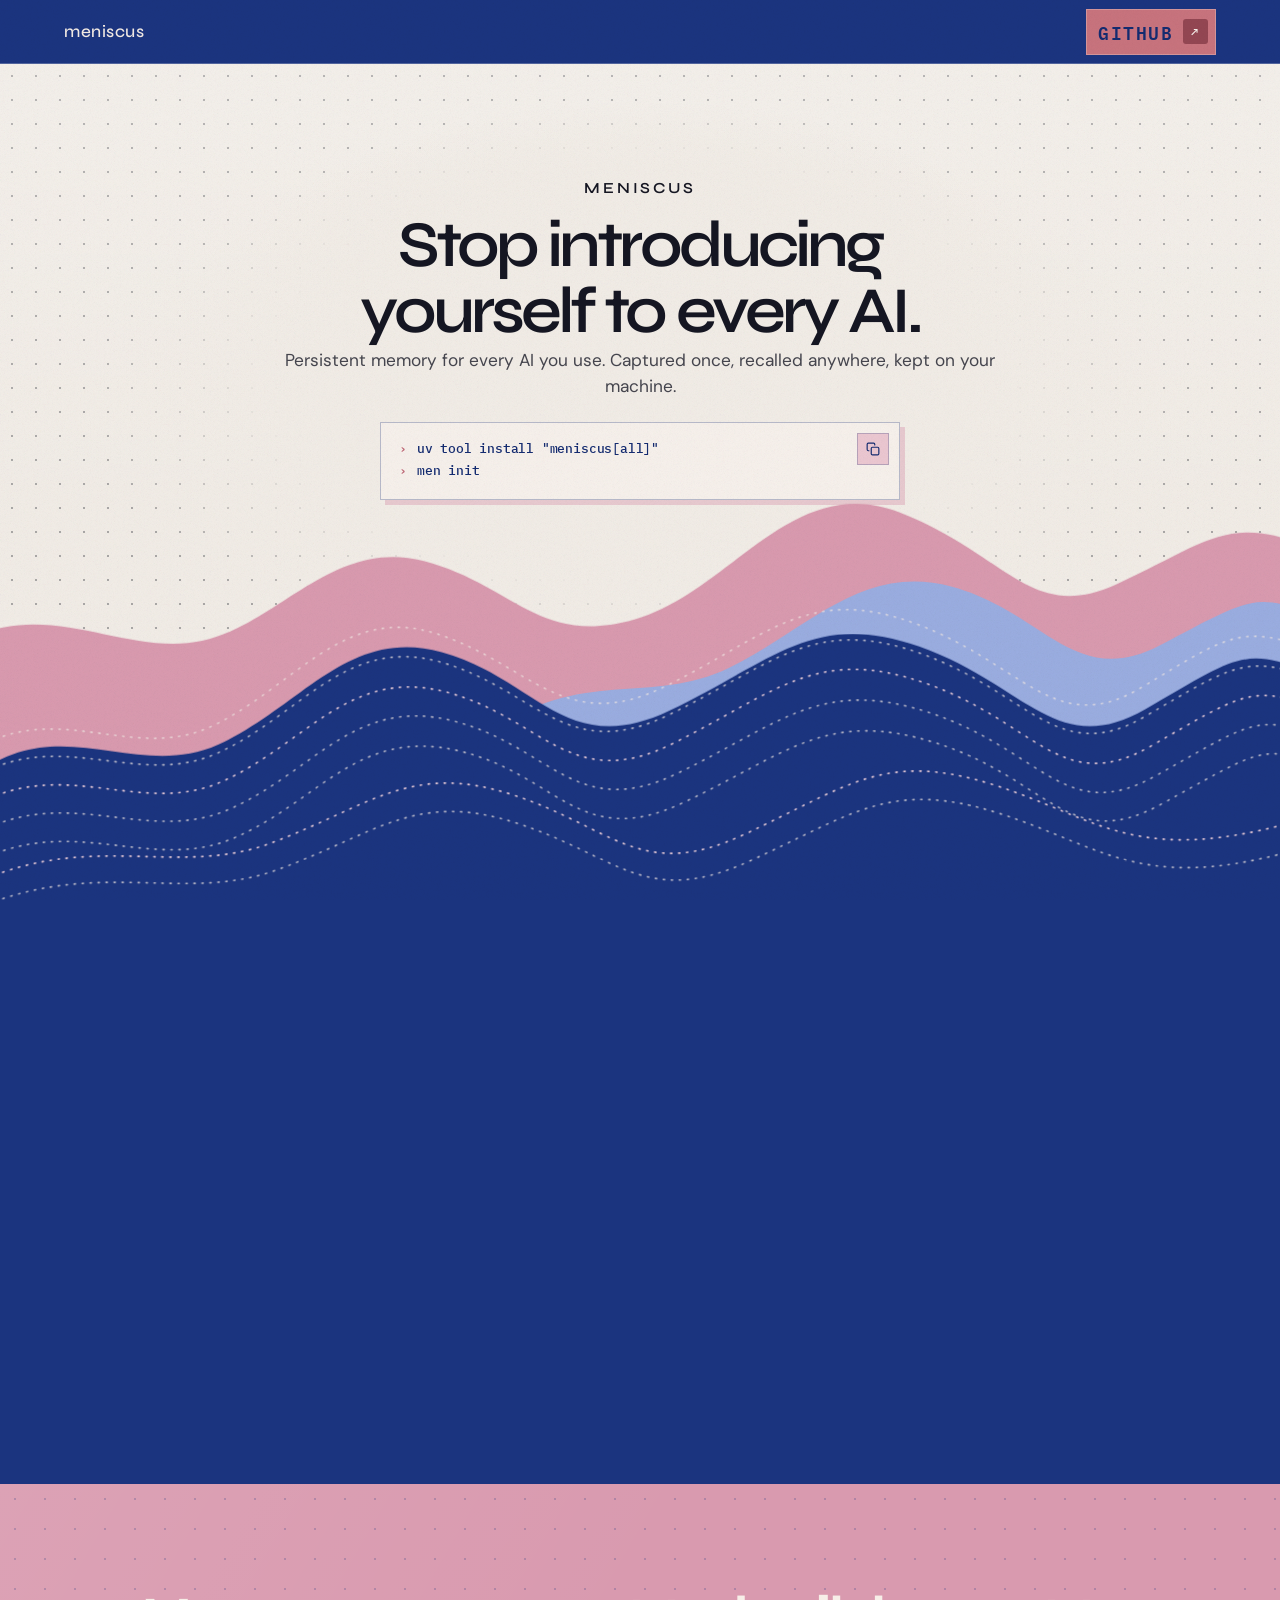
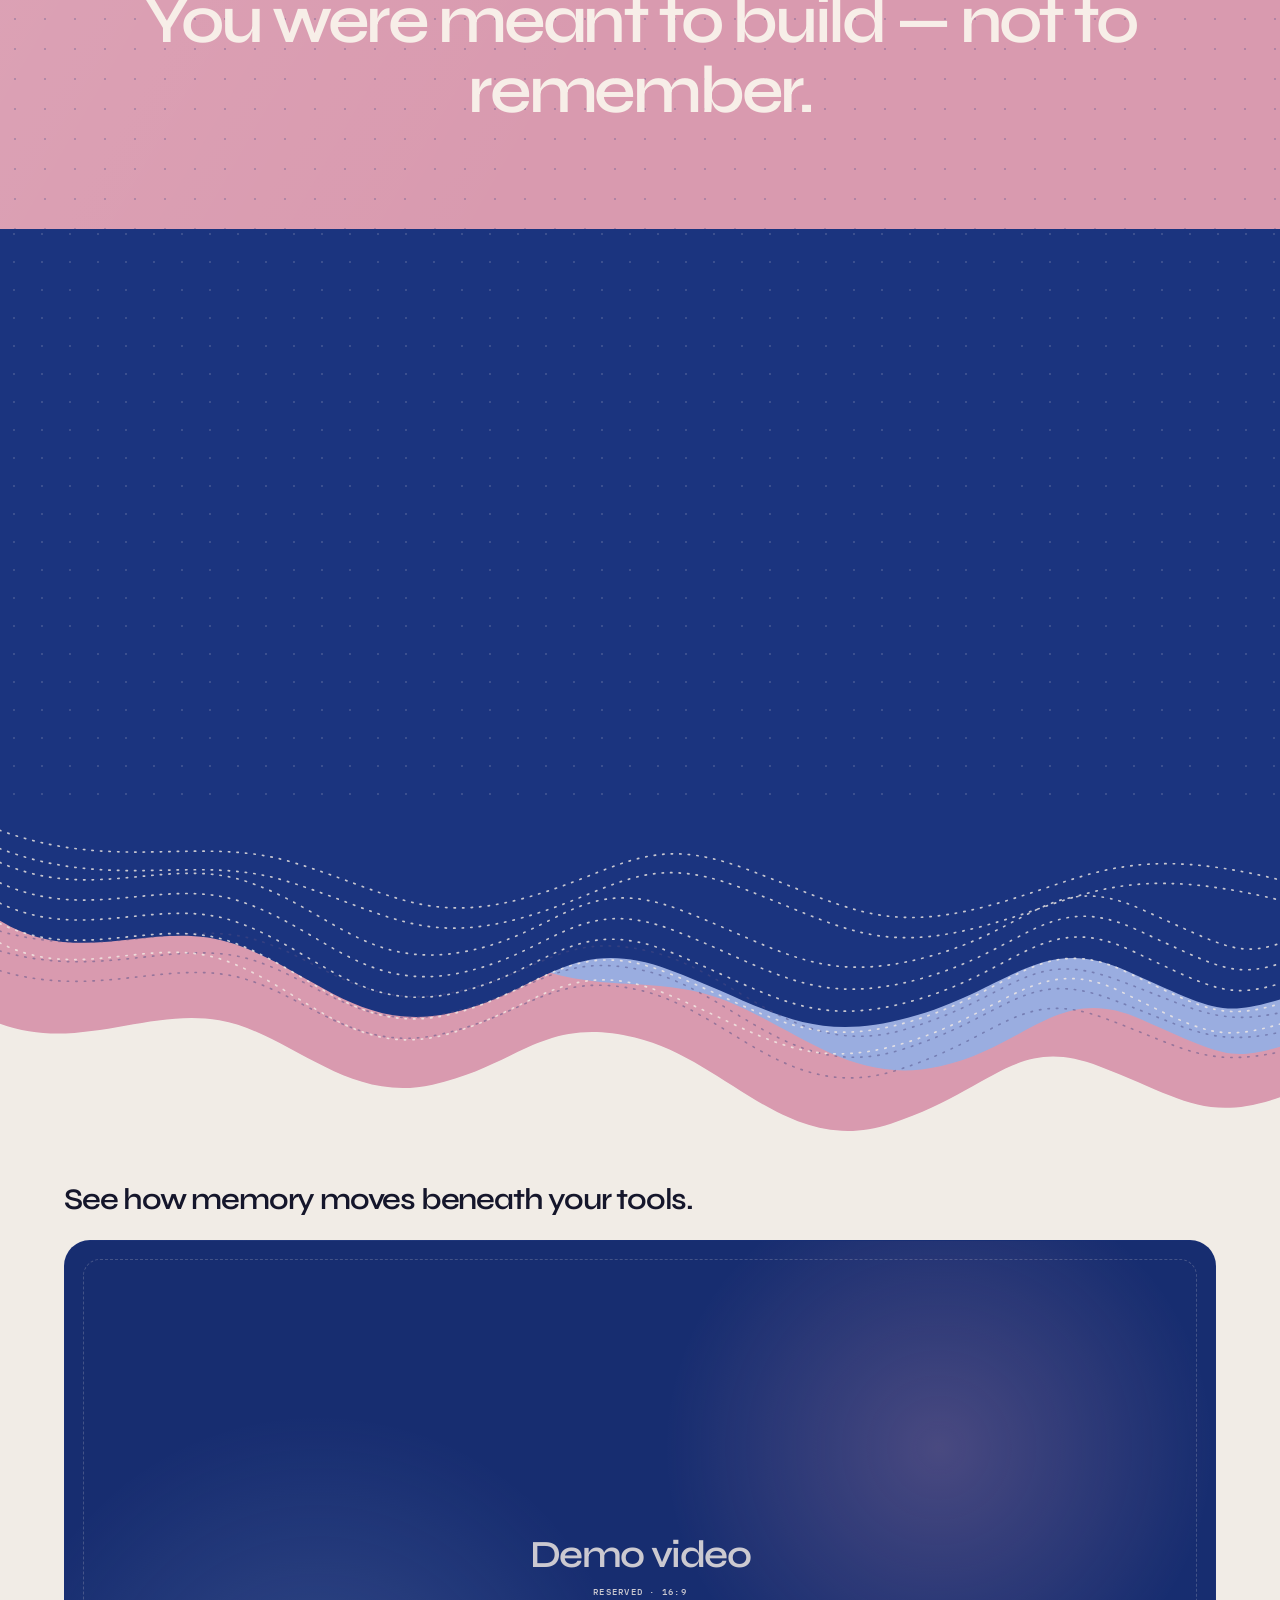
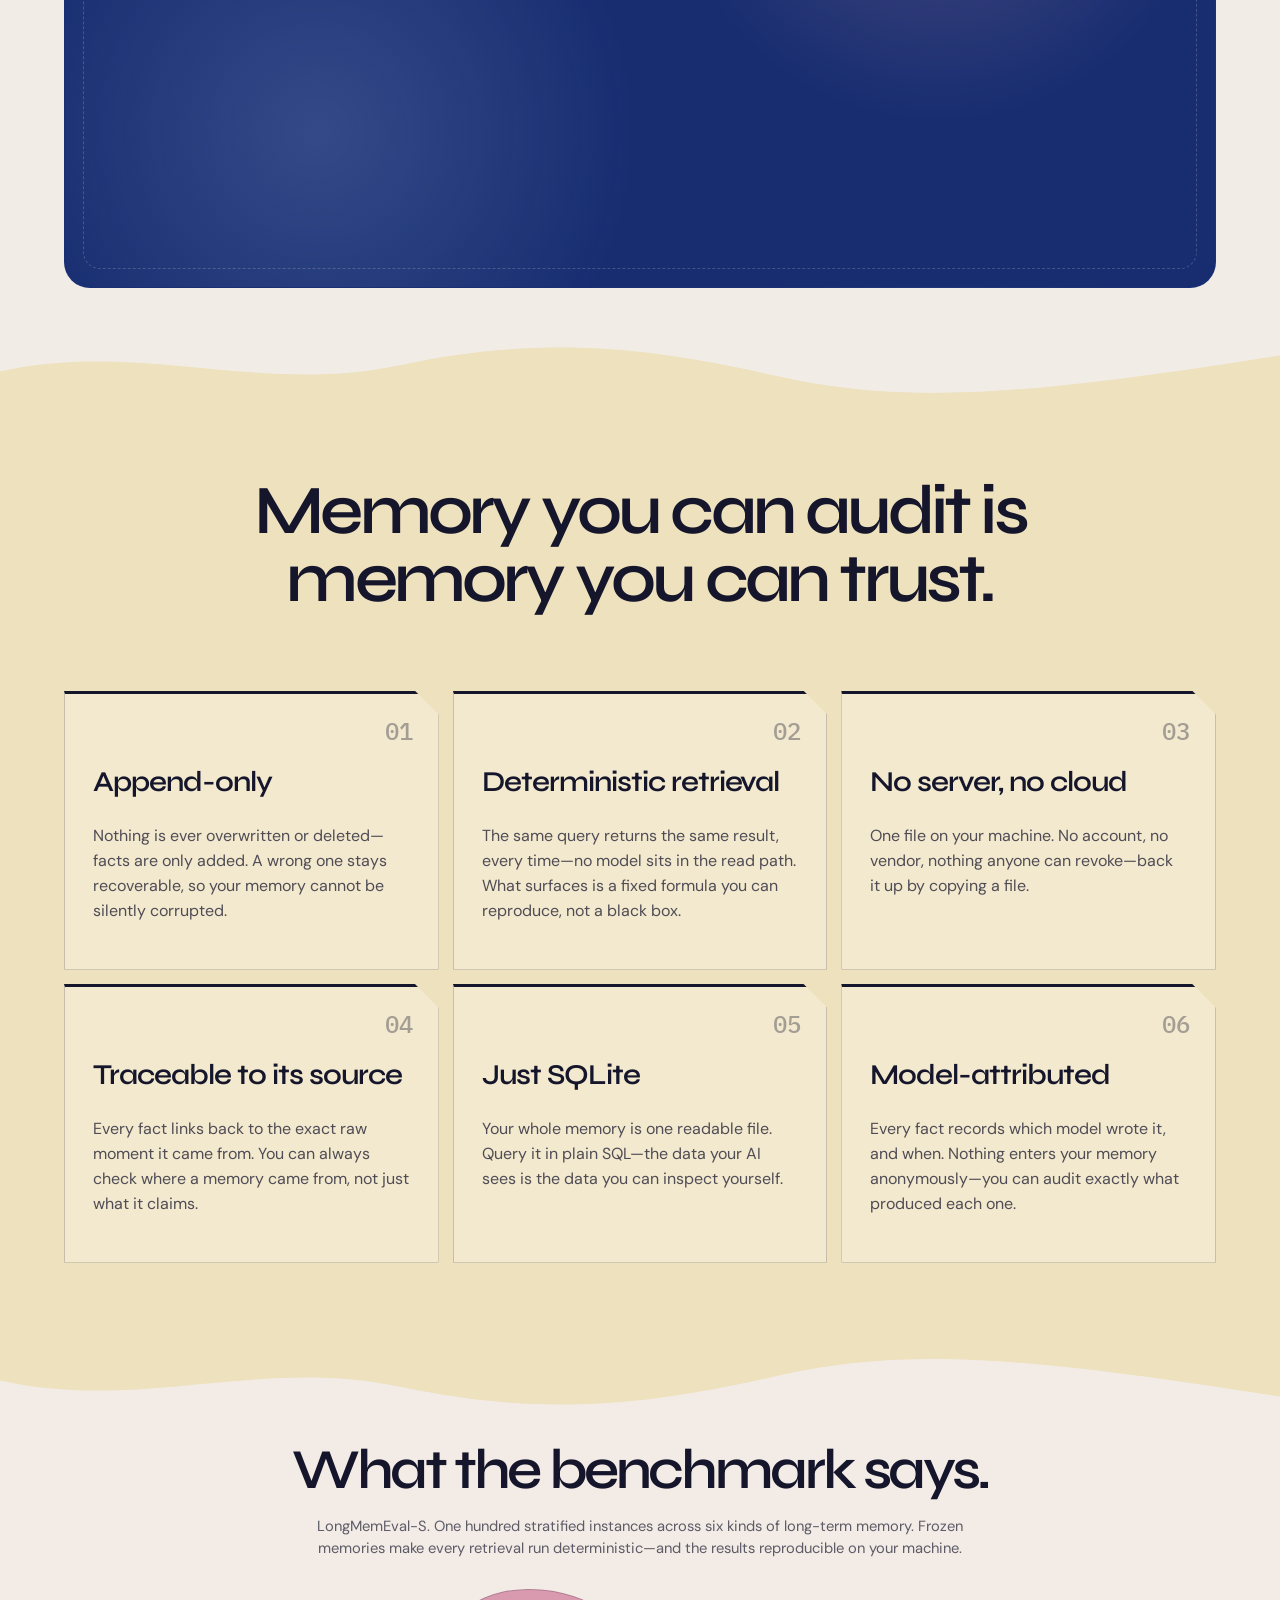
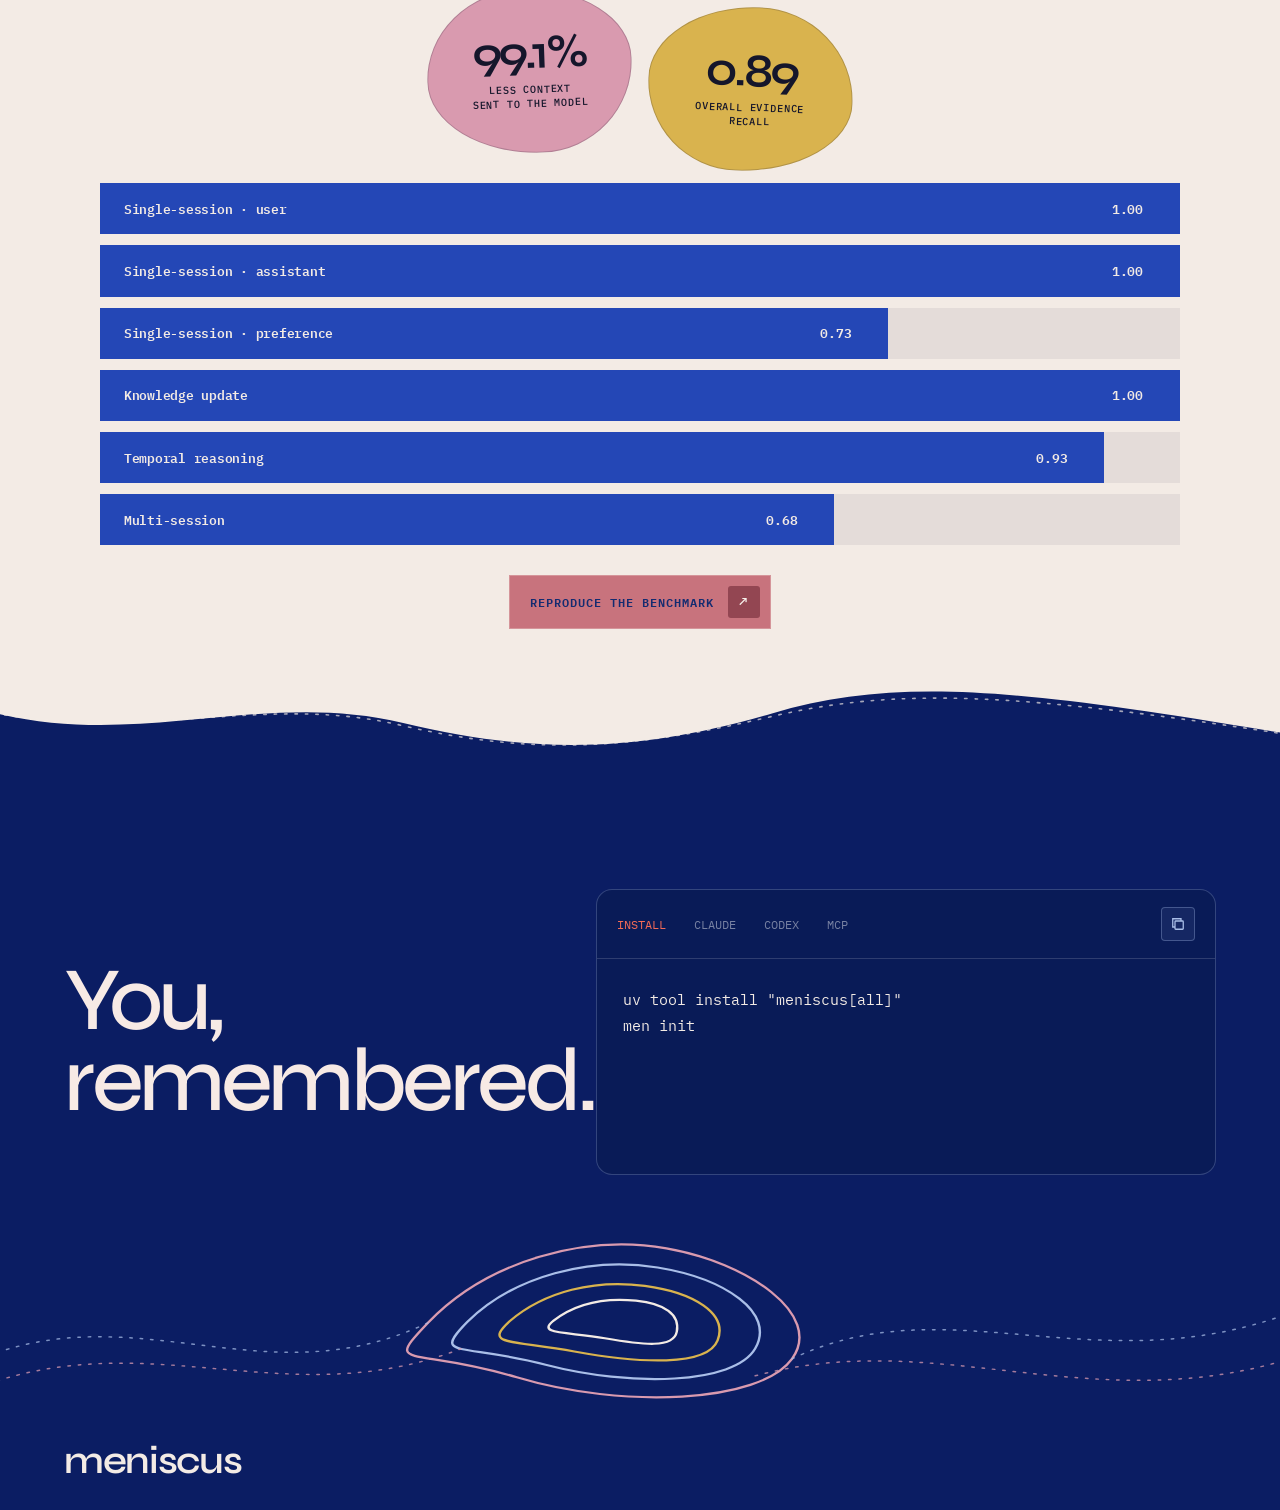
==== commit 0294851e: "design tweak" ====
--- a/docs/index.html
+++ b/docs/index.html
@@ -4414,6 +4414,9 @@
       color: rgba(21, 22, 34, 0.78);
       font-size: clamp(16px, 1.35vw, 20px);
       line-height: 1.5;
+      /* Opens the gap below the headline by 1.5px. A transform moves only this
+         paragraph, leaving the headline and the install snippet where they are. */
+      transform: translateY(1.5px);
     }
 
     .hero-actions {
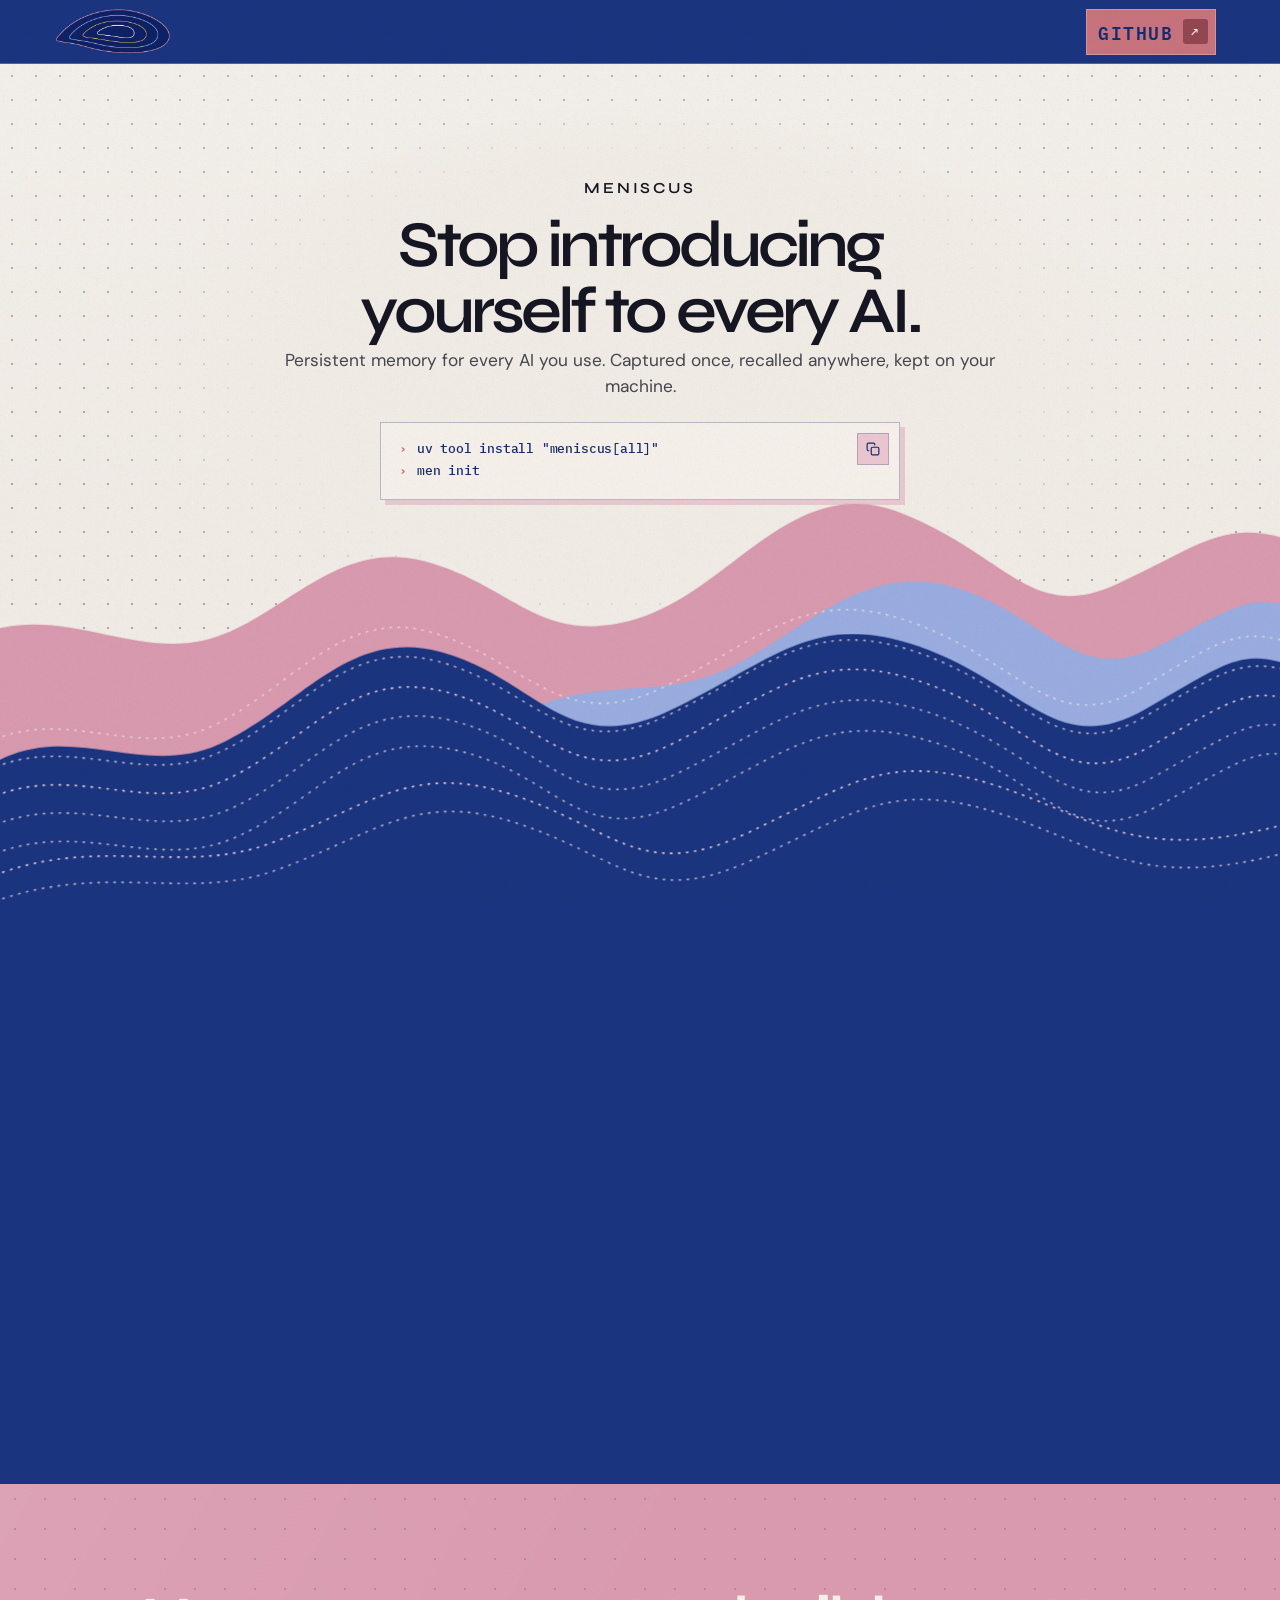
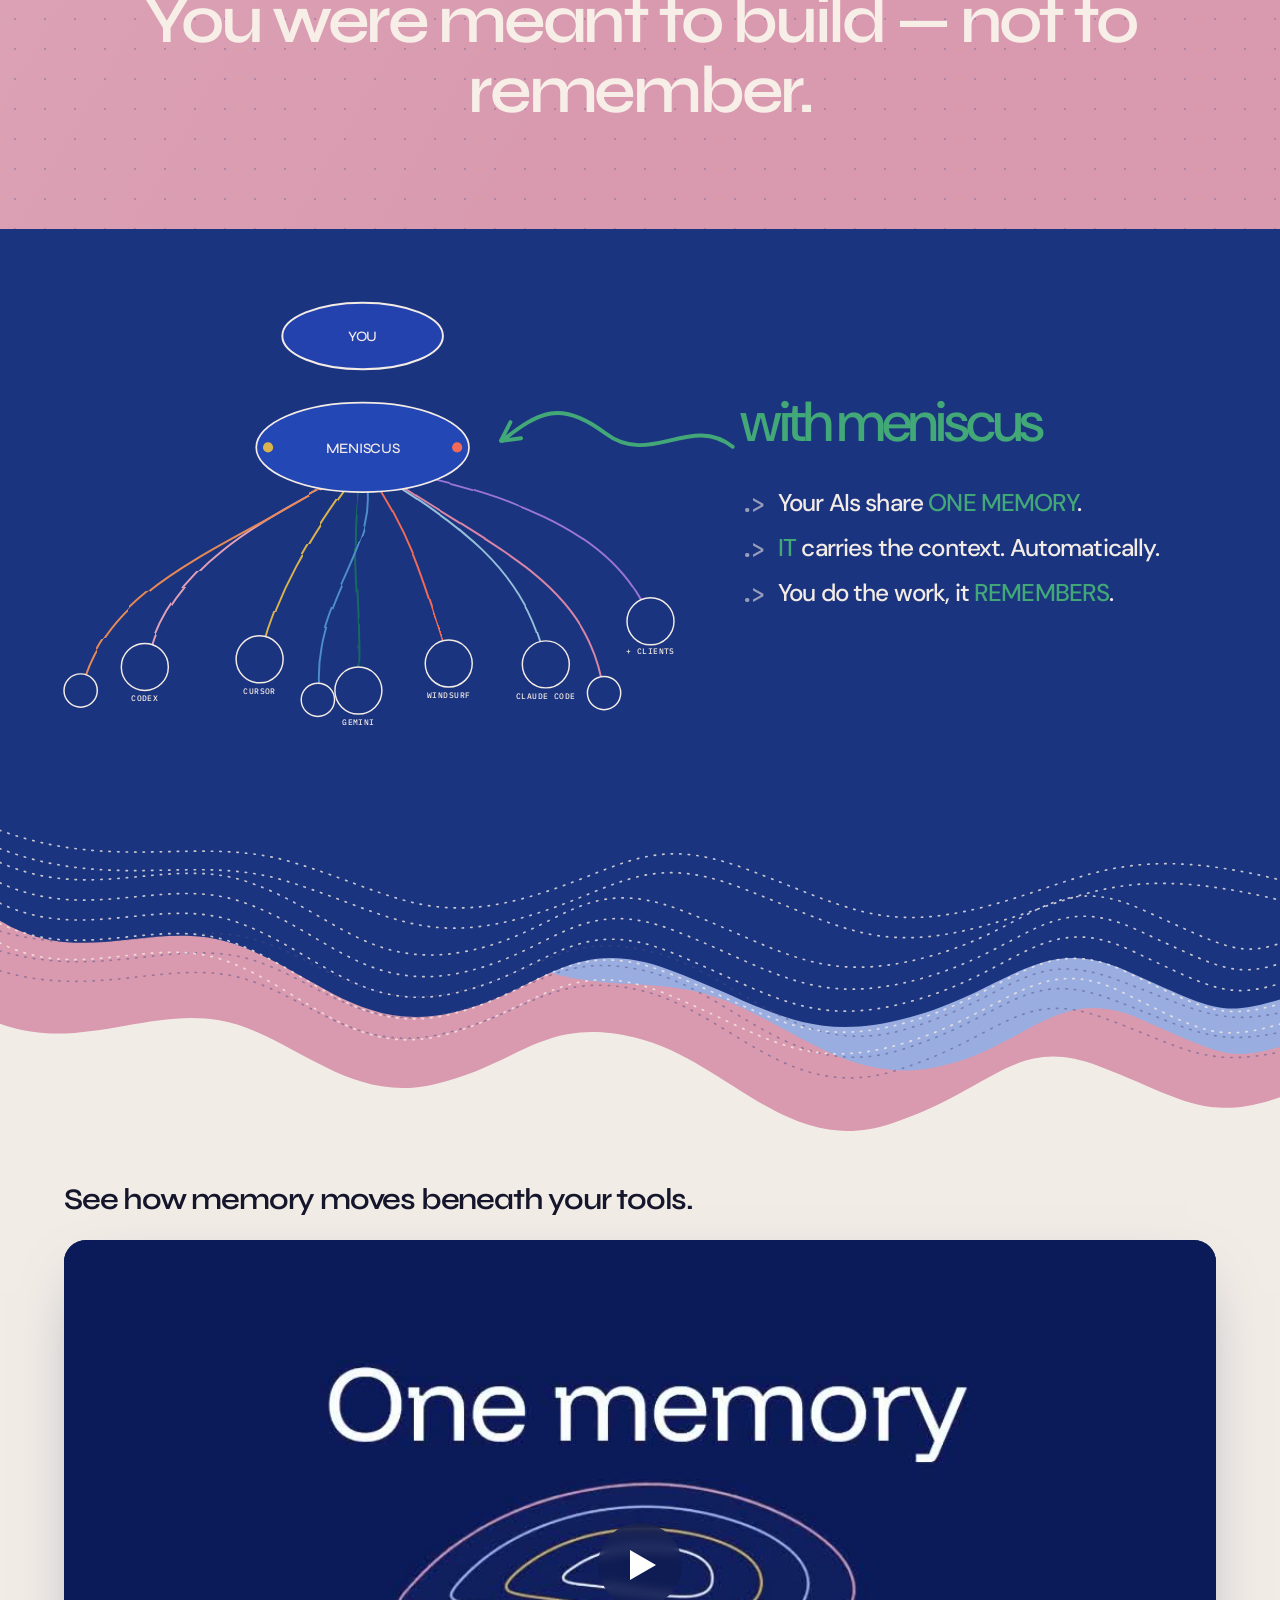
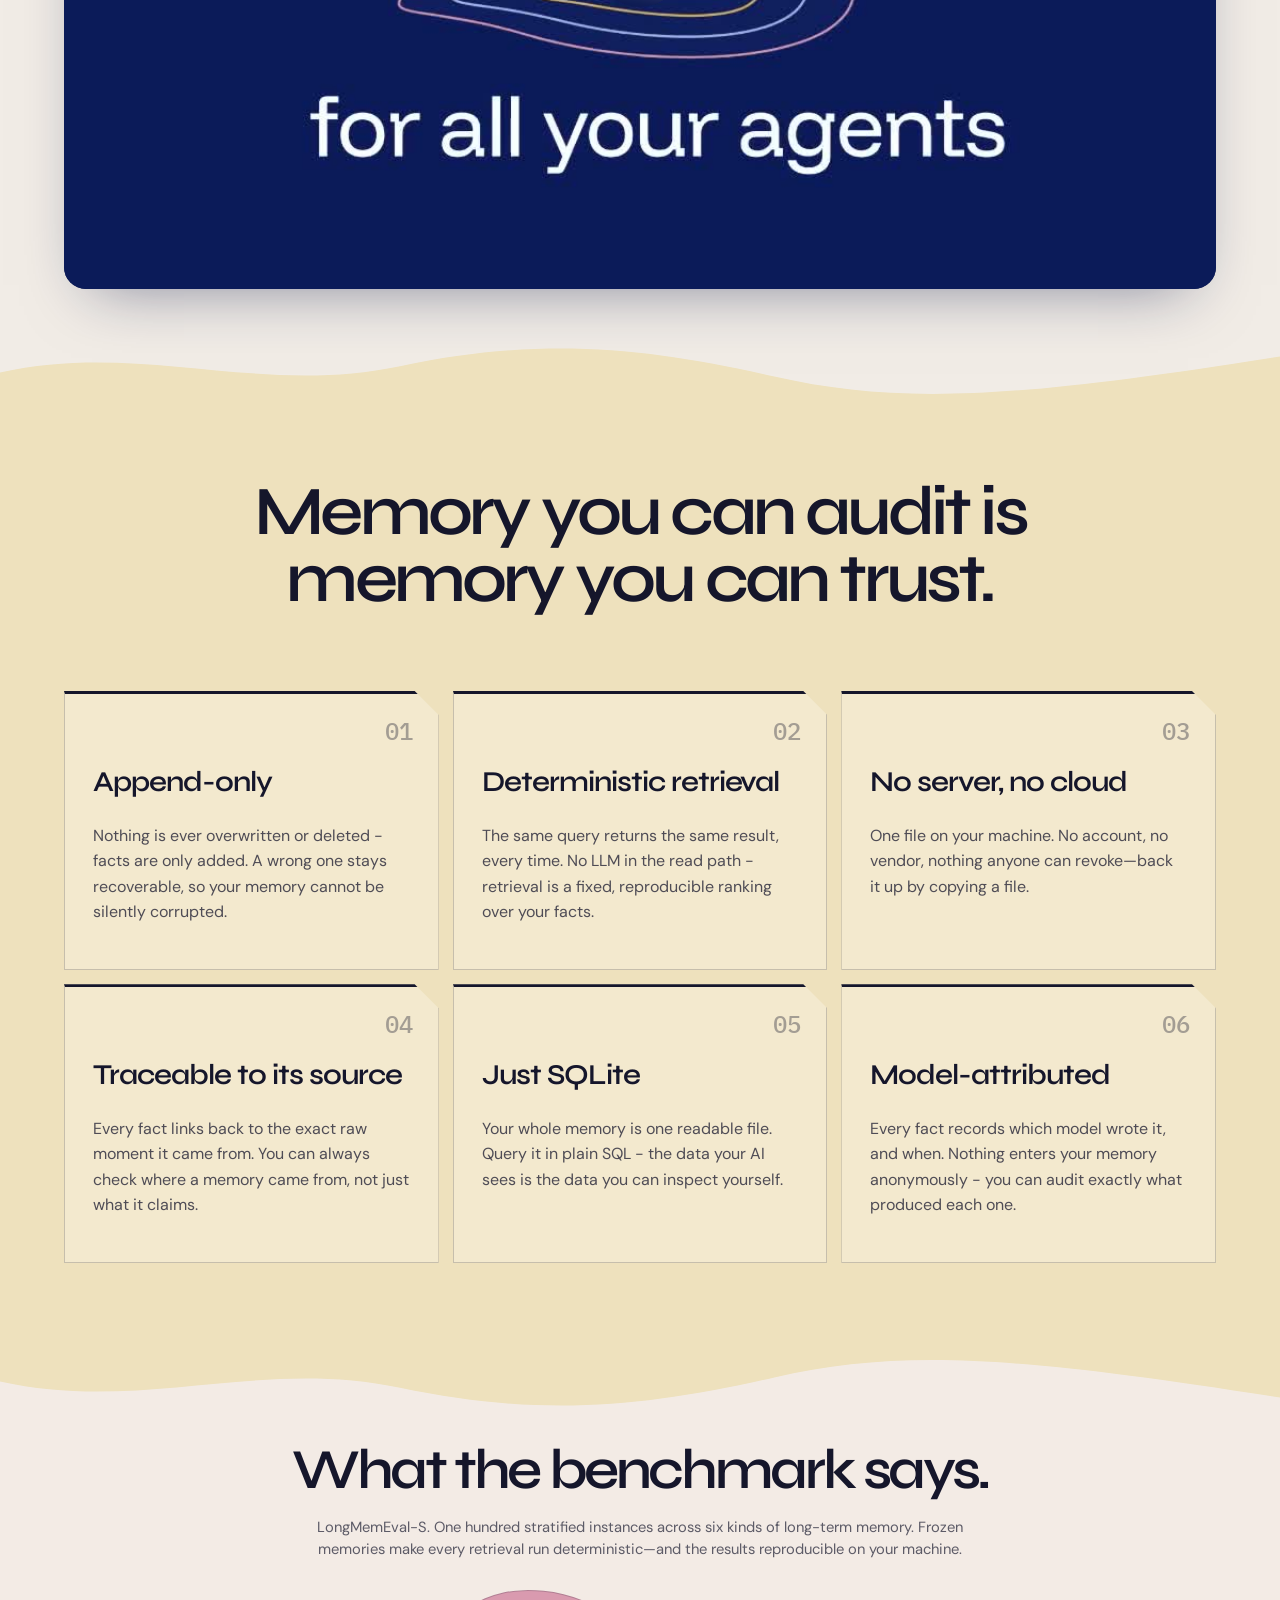
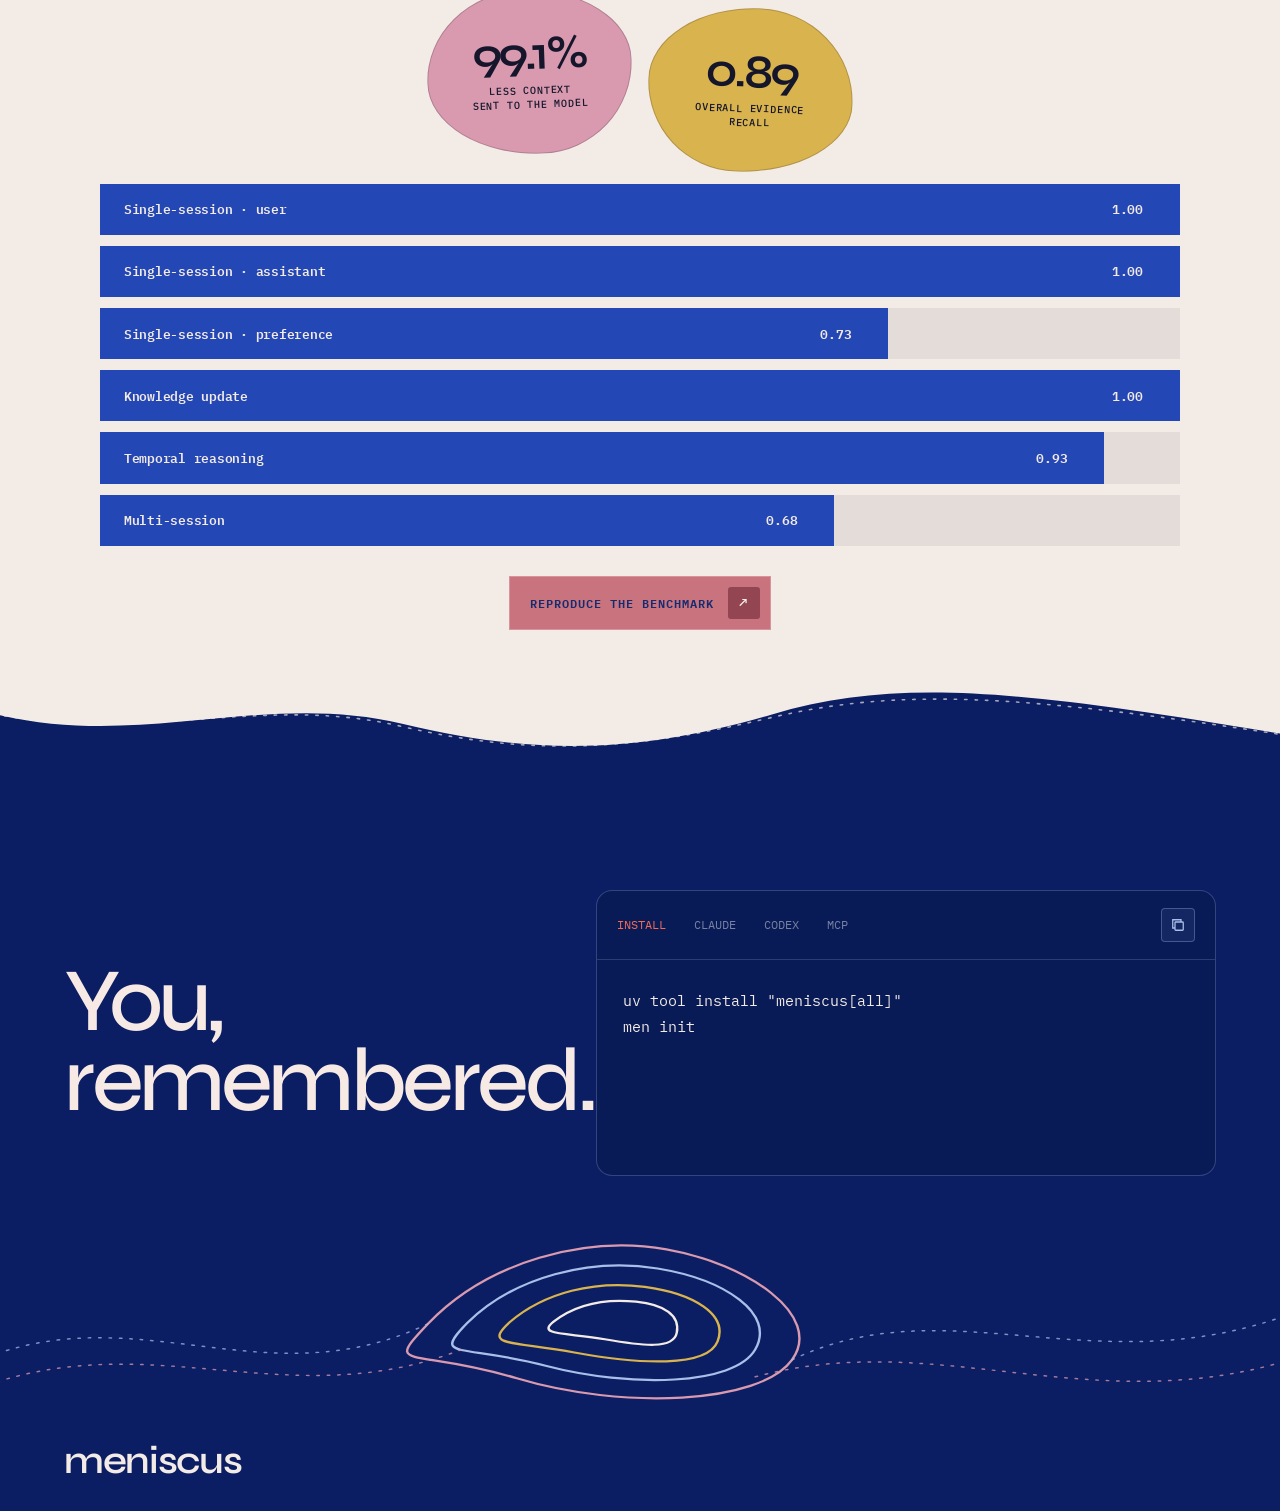
==== commit 83e01e54: "added demo video" ====
--- a/docs/index.html
+++ b/docs/index.html
@@ -100,6 +100,13 @@
       height: 27px;
     }
 
+    .brand-logo {
+      height: 52px;
+      width: auto;
+      display: block;
+      margin-left: -10px;
+    }
+
     .mark path {
       fill: none;
       stroke: currentColor;
@@ -3212,6 +3219,56 @@
         #ebe5e0;
     }
 
+    .demo-video-wrap {
+      position: relative;
+      border-radius: 22px;
+      overflow: hidden;
+      background: #0d1a4b;
+      box-shadow: 0 24px 60px -28px rgba(13, 26, 75, 0.5);
+      cursor: pointer;
+    }
+
+    .demo-video {
+      width: 100%;
+      display: block;
+    }
+
+    .demo-play {
+      position: absolute;
+      inset: 0;
+      margin: auto;
+      width: 84px;
+      height: 84px;
+      border: none;
+      border-radius: 50%;
+      background: rgba(13, 26, 75, 0.55);
+      backdrop-filter: blur(6px);
+      cursor: pointer;
+      transition: opacity 0.25s ease, transform 0.25s ease;
+    }
+
+    .demo-play::before {
+      content: "";
+      position: absolute;
+      inset: 0;
+      margin: auto;
+      width: 0;
+      height: 0;
+      border-style: solid;
+      border-width: 15px 0 15px 26px;
+      border-color: transparent transparent transparent #fff;
+      transform: translateX(3px);
+    }
+
+    .demo-play:hover {
+      transform: scale(1.06);
+    }
+
+    .demo-video-wrap.is-playing .demo-play {
+      opacity: 0;
+      pointer-events: none;
+    }
+
     .demo-placeholder span {
       font: 600 clamp(25px, 3vw, 42px) var(--display);
       letter-spacing: -0.04em;
@@ -3440,6 +3497,7 @@
       font: 600 30px/1.15 var(--display);
       letter-spacing: -0.04em;
     }
+
 
     .demo-placeholder {
       position: relative;
@@ -3854,7 +3912,7 @@
       font-size: clamp(58px, 7vw, 104px);
     }
 
-    .benchmark-intro > p {
+    .benchmark-intro>p {
       max-width: 790px;
       margin: 28px 0 0;
       color: rgba(21, 22, 43, 0.68);
@@ -3974,7 +4032,7 @@
     }
 
     /* A closing sentence split across the same threads that carry the art. */
-    .install-art > .install-art-phrase {
+    .install-art>.install-art-phrase {
       position: absolute;
       z-index: 3;
       top: 36%;
@@ -3985,11 +4043,11 @@
       transform: none;
     }
 
-    .install-art > .install-art-phrase.left {
+    .install-art>.install-art-phrase.left {
       left: 6.5%;
     }
 
-    .install-art > .install-art-phrase.right {
+    .install-art>.install-art-phrase.right {
       right: 6.5%;
       left: auto;
       color: #d99aaf;
@@ -4065,7 +4123,7 @@
       --layer-diagram-scale: 1.28;
     }
 
-    .map-row.layer .map-label > .architecture-heading.with-heading {
+    .map-row.layer .map-label>.architecture-heading.with-heading {
       font: 500 clamp(56px, 4.4vw, 74px) / 0.96 var(--sans) !important;
       font-style: normal !important;
       letter-spacing: -0.06em;
@@ -4130,8 +4188,7 @@
 
     .principles {
       position: relative;
-      padding: clamp(66px, 6vw, 88px) var(--edge)
-        clamp(72px, 7vw, 104px);
+      padding: clamp(66px, 6vw, 88px) var(--edge) clamp(72px, 7vw, 104px);
       gap: 14px;
       background: #eee1bd;
       overflow: visible;
@@ -4201,7 +4258,7 @@
       background: rgba(255, 255, 255, 0.25);
     }
 
-    .principle > span {
+    .principle>span {
       position: absolute;
       top: 21px;
       right: 25px;
@@ -4259,7 +4316,7 @@
       line-height: 1;
     }
 
-    .benchmark-intro > p {
+    .benchmark-intro>p {
       max-width: 660px;
       margin: 17px auto 0;
       font-size: clamp(13px, 1.15vw, 16px);
@@ -4333,7 +4390,7 @@
       font-size: clamp(48px, 5.2vw, 78px);
     }
 
-    .install-copy > p {
+    .install-copy>p {
       max-width: 620px;
       font-size: clamp(18px, 1.35vw, 22px);
       line-height: 1.55;
@@ -4409,7 +4466,7 @@
       font-size: clamp(20px, 1.55vw, 24px);
     }
 
-    .hero-proto-center > p {
+    .hero-proto-center>p {
       max-width: 710px;
       color: rgba(21, 22, 34, 0.78);
       font-size: clamp(16px, 1.35vw, 20px);
@@ -4638,7 +4695,7 @@
         font-size: 10px;
       }
 
-      .install-art > .install-art-phrase {
+      .install-art>.install-art-phrase {
         top: 29%;
         font-size: clamp(28px, 8vw, 42px);
       }
@@ -4713,11 +4770,7 @@
 
 <body>
   <nav class="nav">
-    <a class="brand" href="#top"><svg class="mark" viewBox="0 0 52 30" aria-hidden="true">
-        <circle class="a" cx="3" cy="24" r="3.2" />
-        <path d="M3 24C9 24 9 5 16 5s6 19 12 19S35 5 42 5s6 19 7 19" />
-        <circle class="b" cx="49" cy="24" r="3.2" />
-      </svg><span>meniscus</span></a>
+    <a class="brand" href="#top"><img class="brand-logo" src="meniscus-logo.png" alt="Meniscus"></a>
     <div class="nav-links">
       <a class="nav-cta" href="https://github.com/magic-bubblez/meniscus">
         <span>github</span><b>↗</b>
@@ -4751,8 +4804,8 @@
             <div class="hero-install-snippet" id="install-snippet">
               <button class="hero-copy-btn" id="copy-install-btn" title="Copy install commands"
                 aria-label="Copy install commands">
-                <svg viewBox="0 0 24 24" fill="none" stroke="currentColor" stroke-width="2"
-                  stroke-linecap="round" stroke-linejoin="round" aria-hidden="true">
+                <svg viewBox="0 0 24 24" fill="none" stroke="currentColor" stroke-width="2" stroke-linecap="round"
+                  stroke-linejoin="round" aria-hidden="true">
                   <rect x="9" y="9" width="13" height="13" rx="2" ry="2"></rect>
                   <path d="M5 15H4a2 2 0 0 1-2-2V4a2 2 0 0 1 2-2h9a2 2 0 0 1 2 2v1"></path>
                 </svg>
@@ -4976,18 +5029,16 @@
     <section class="demo-section" id="demo">
       <div class="demo-shell reveal">
         <h2 class="demo-title">See how memory moves beneath your tools.</h2>
-        <div class="demo-placeholder">
-          <span>Demo video</span>
-          <small>reserved · 16:9</small>
+        <div class="demo-video-wrap" id="demo-player">
+          <video class="demo-video" src="demo.mp4" poster="demo-poster.jpg" playsinline preload="metadata"></video>
+          <button class="demo-play" type="button" aria-label="Play demo"></button>
         </div>
       </div>
     </section>
     <section class="principles">
       <div class="principles-wave" aria-hidden="true">
         <svg viewBox="0 0 1600 92" preserveAspectRatio="none">
-          <path
-            d="M0 48C176 3 322 82 500 39S808 12 968 54S1276 84 1600 25V92H0Z"
-          />
+          <path d="M0 48C176 3 322 82 500 39S808 12 968 54S1276 84 1600 25V92H0Z" />
         </svg>
       </div>
       <div class="principles-head reveal">
@@ -4998,7 +5049,7 @@
         <h3>Append-only</h3>
         <div class="principle-copy">
           <p>
-            Nothing is ever overwritten or deleted—facts are only added. A
+            Nothing is ever overwritten or deleted - facts are only added. A
             wrong one stays recoverable, so your memory cannot be silently
             corrupted.
           </p>
@@ -5009,9 +5060,8 @@
         <h3>Deterministic retrieval</h3>
         <div class="principle-copy">
           <p>
-            The same query returns the same result, every time—no model sits
-            in the read path. What surfaces is a fixed formula you can
-            reproduce, not a black box.
+            The same query returns the same result, every time. No LLM in the read path - retrieval is a fixed,
+            reproducible ranking over your facts.
           </p>
         </div>
       </article>
@@ -5041,7 +5091,7 @@
         <h3>Just SQLite</h3>
         <div class="principle-copy">
           <p>
-            Your whole memory is one readable file. Query it in plain SQL—the
+            Your whole memory is one readable file. Query it in plain SQL - the
             data your AI sees is the data you can inspect yourself.
           </p>
         </div>
@@ -5052,16 +5102,14 @@
         <div class="principle-copy">
           <p>
             Every fact records which model wrote it, and when. Nothing enters
-            your memory anonymously—you can audit exactly what produced each
+            your memory anonymously - you can audit exactly what produced each
             one.
           </p>
         </div>
       </article>
       <div class="principles-wave exit" aria-hidden="true">
         <svg viewBox="0 0 1600 92" preserveAspectRatio="none">
-          <path
-            d="M0 48C176 3 322 82 500 39S808 12 968 54S1276 84 1600 25V92H0Z"
-          />
+          <path d="M0 48C176 3 322 82 500 39S808 12 968 54S1276 84 1600 25V92H0Z" />
         </svg>
       </div>
     </section>
@@ -5119,10 +5167,7 @@
               <output>0.68</output>
             </div>
           </div>
-          <a
-            class="benchmark-readme"
-            href="https://github.com/magic-bubblez/meniscus/blob/main/bench/README.md"
-          >
+          <a class="benchmark-readme" href="https://github.com/magic-bubblez/meniscus/blob/main/bench/README.md">
             reproduce the benchmark <b>↗</b>
           </a>
         </div>
@@ -5345,7 +5390,7 @@
       try {
         await navigator.clipboard.writeText(text);
         return;
-      } catch {}
+      } catch { }
 
       const field = document.createElement("textarea");
       field.value = text;
@@ -5444,6 +5489,18 @@
       });
     })();
   </script>
+  <script>
+    (() => {
+      const player = document.getElementById("demo-player");
+      if (!player) return;
+      const video = player.querySelector(".demo-video");
+      const toggle = () => (video.paused ? video.play() : video.pause());
+      player.querySelector(".demo-play").addEventListener("click", toggle);
+      video.addEventListener("click", toggle);
+      video.addEventListener("play", () => player.classList.add("is-playing"));
+      video.addEventListener("pause", () => player.classList.remove("is-playing"));
+    })();
+  </script>
 </body>
 
-</html>
+</html>
